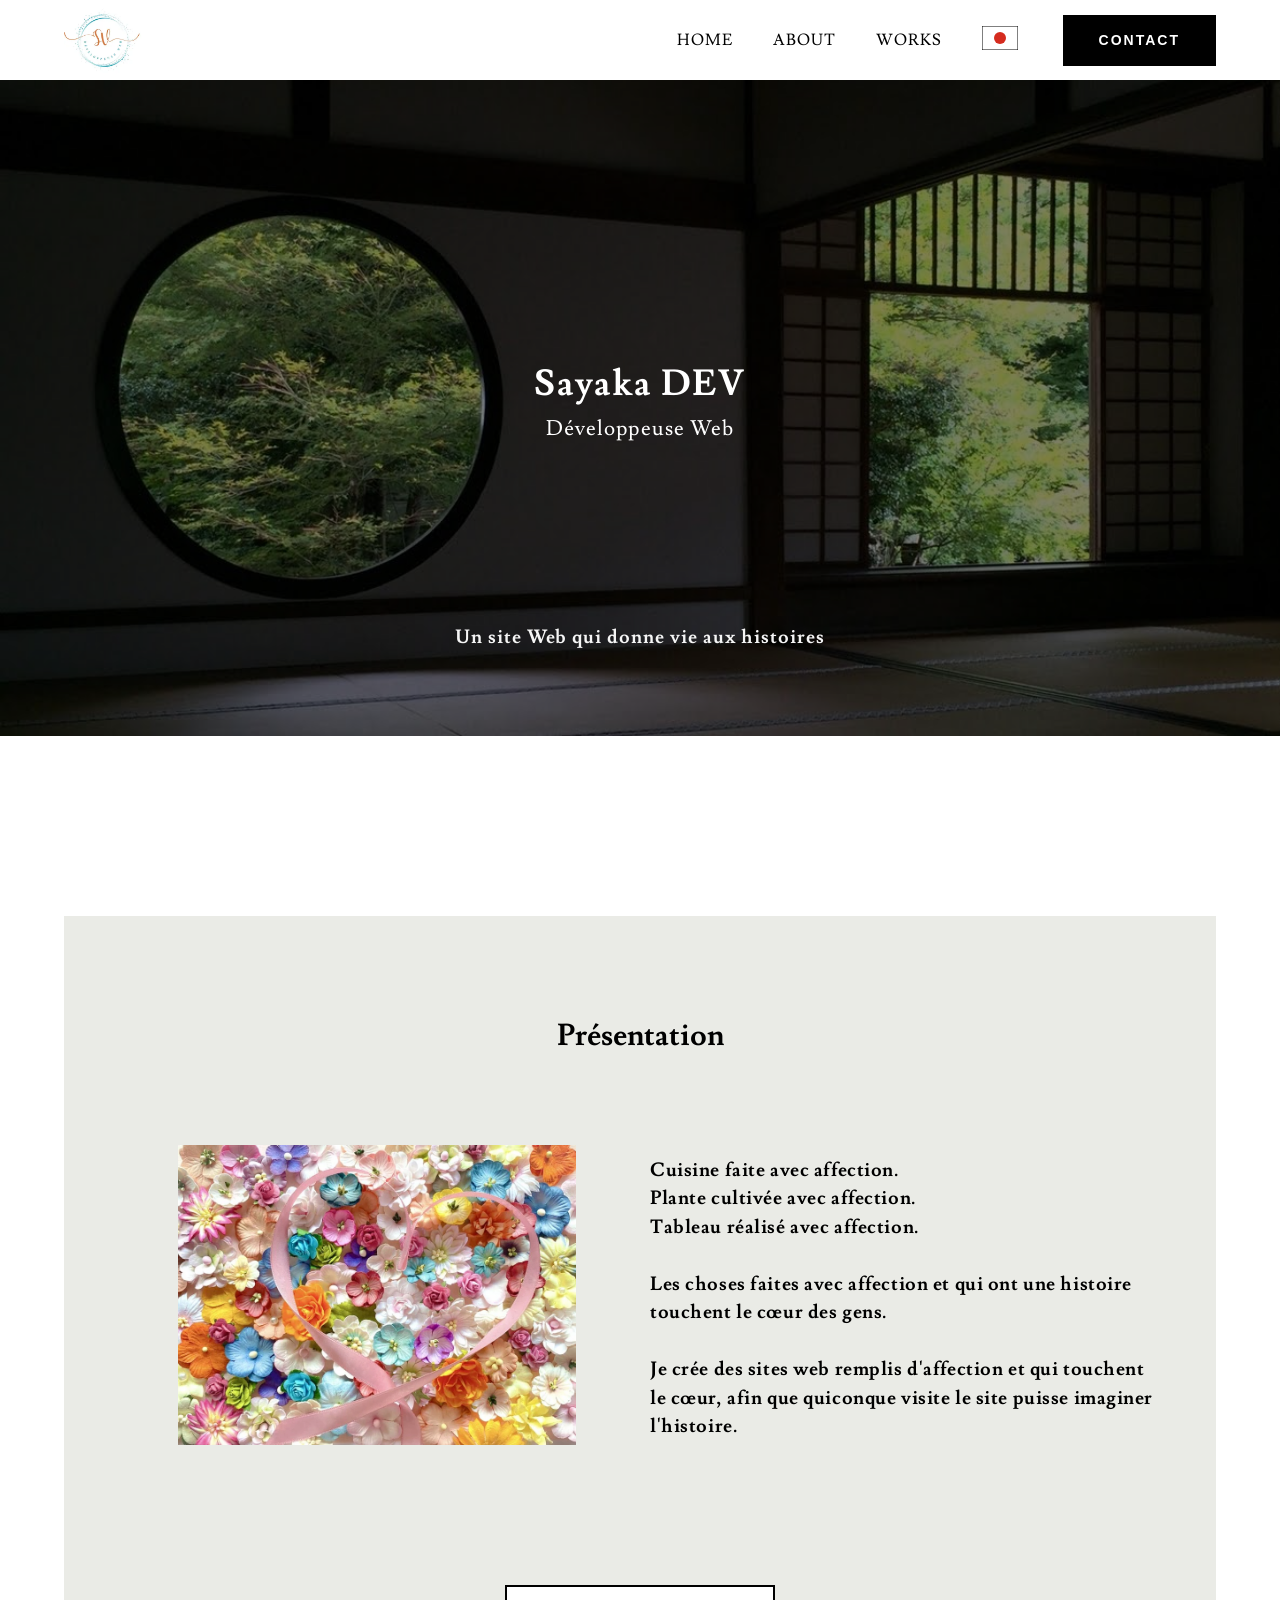
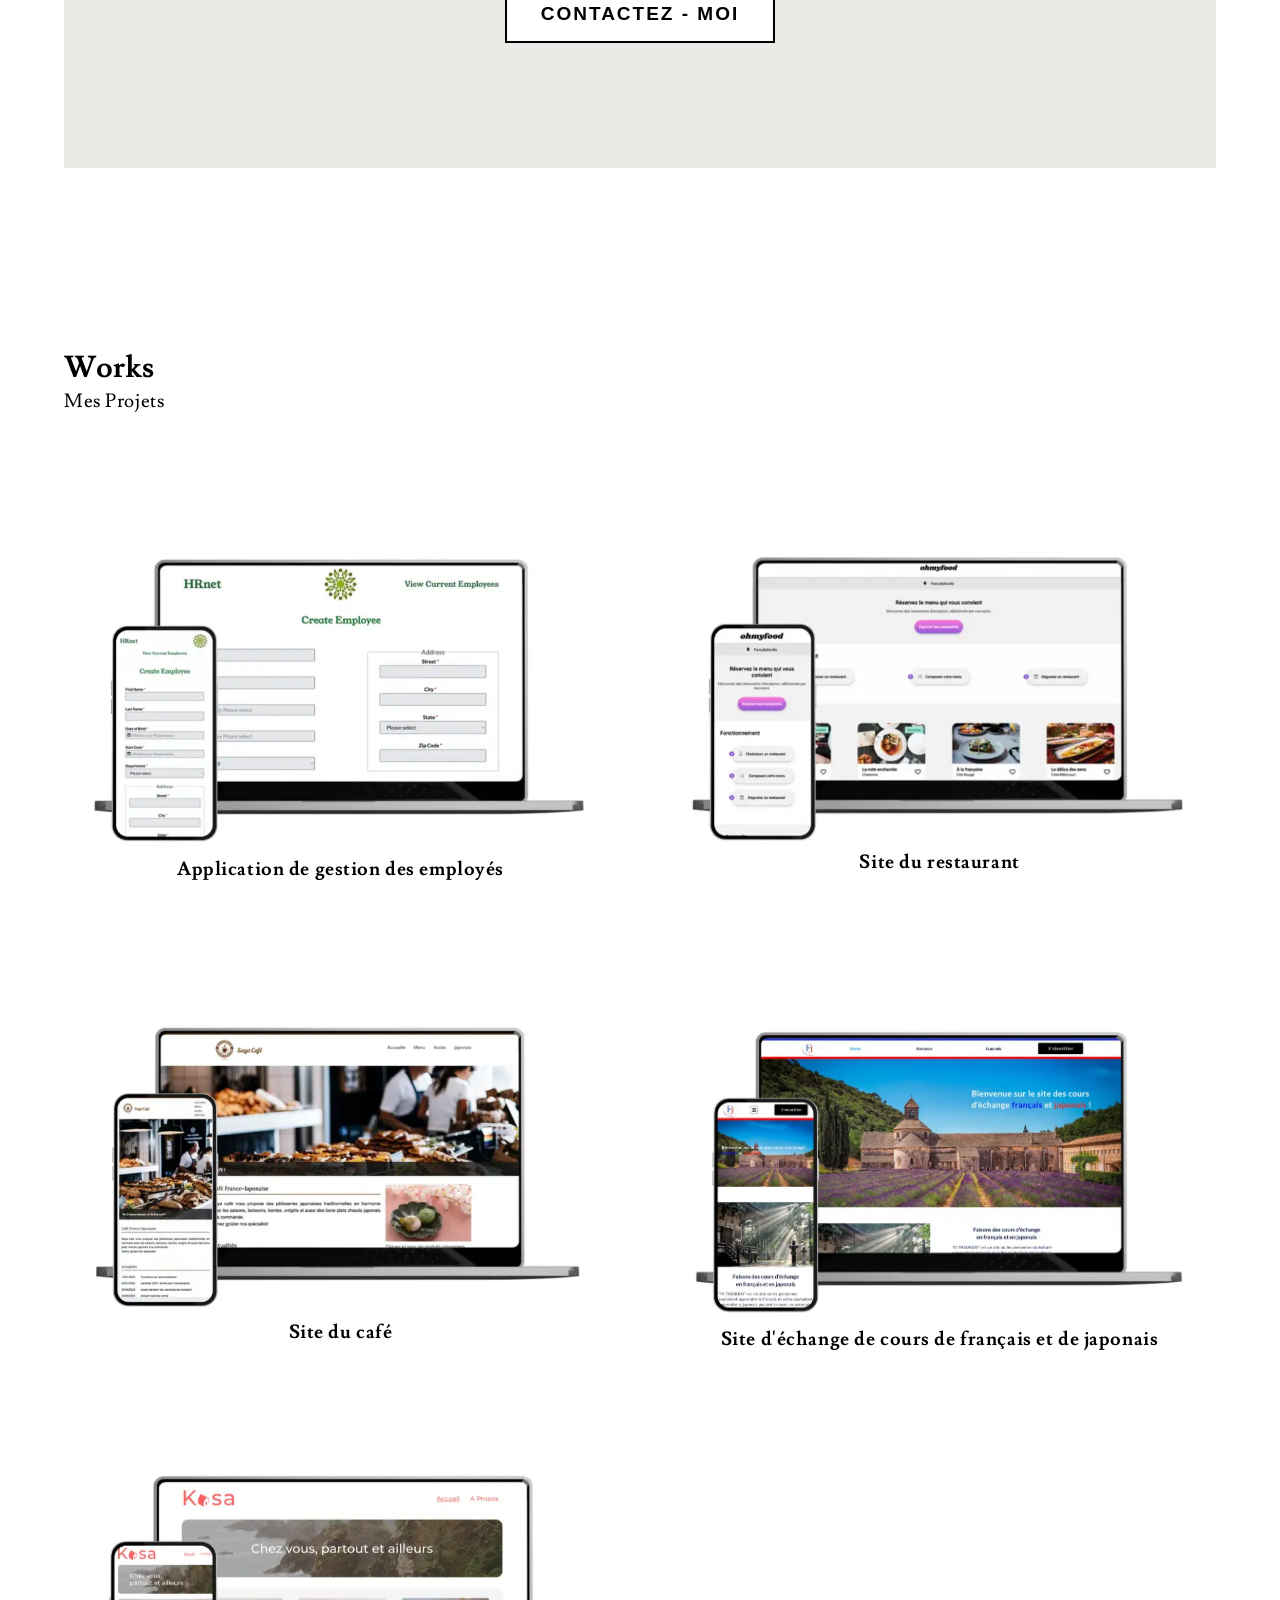
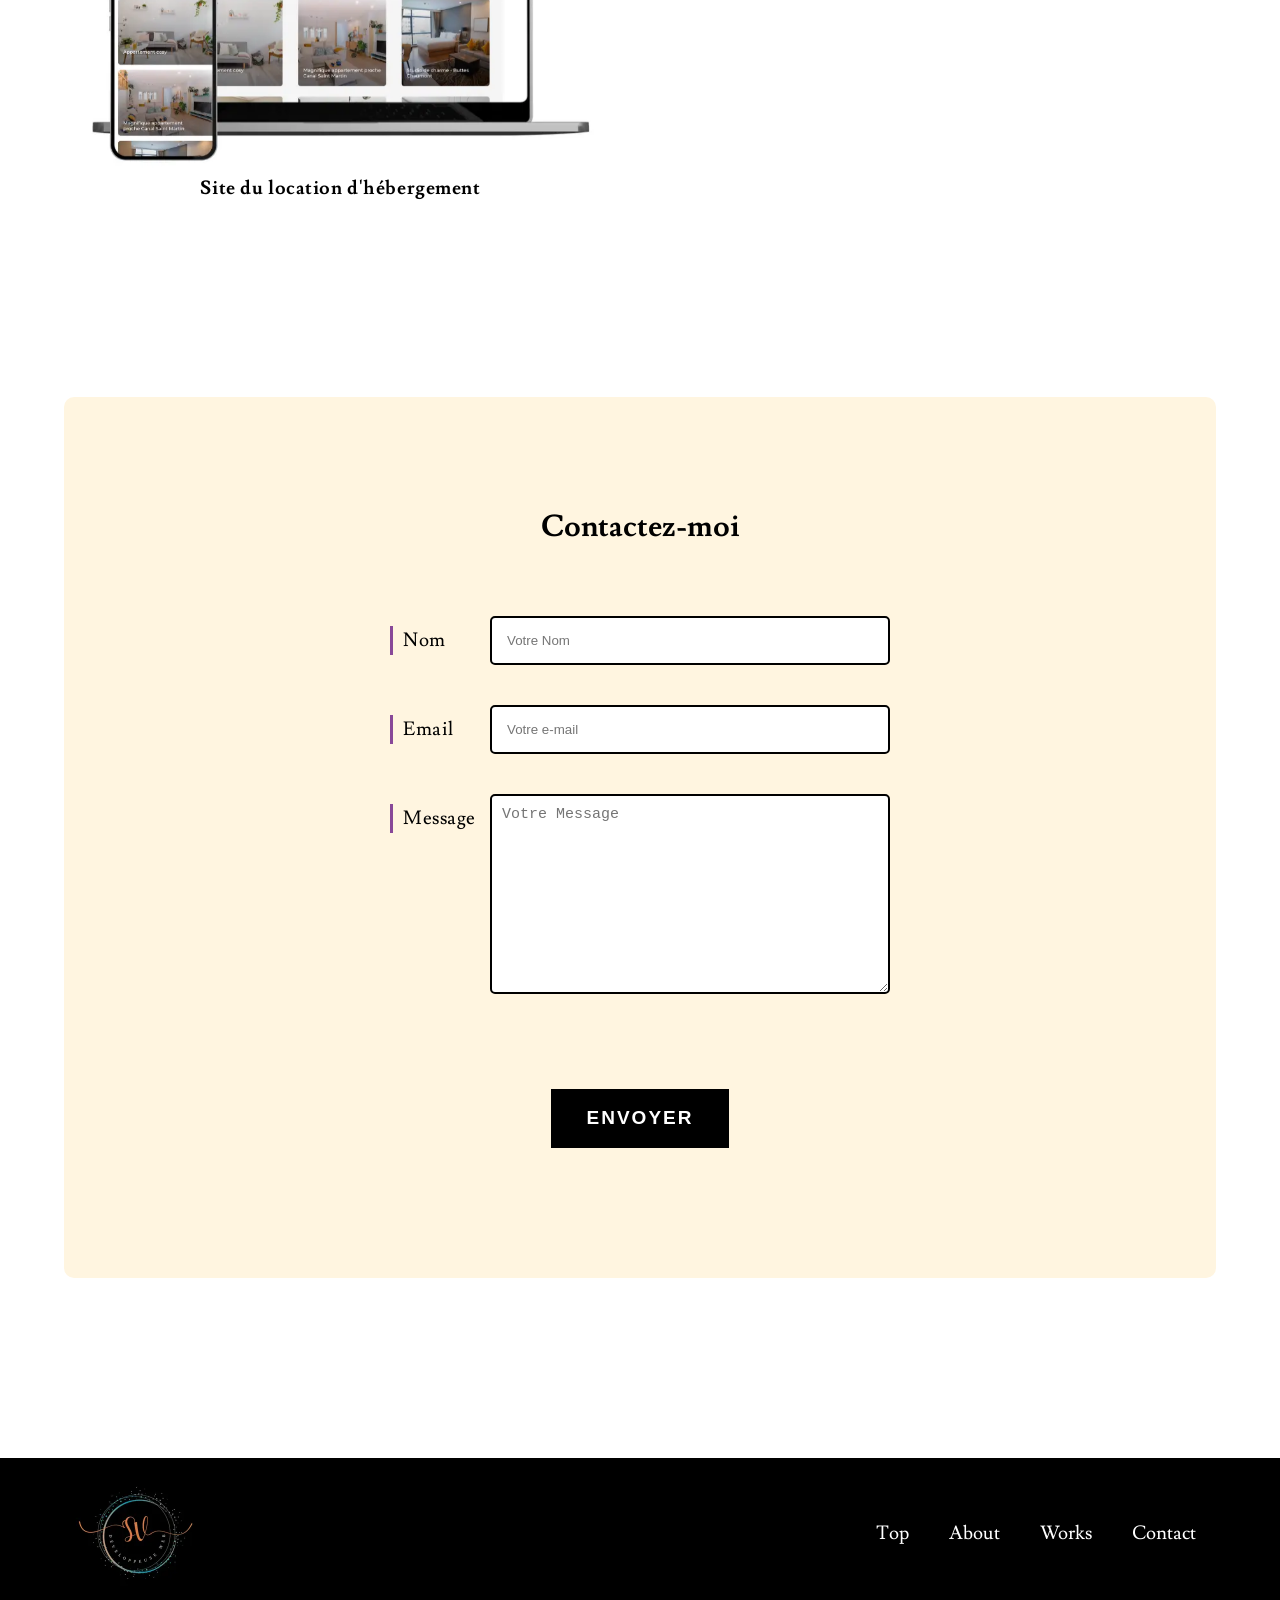
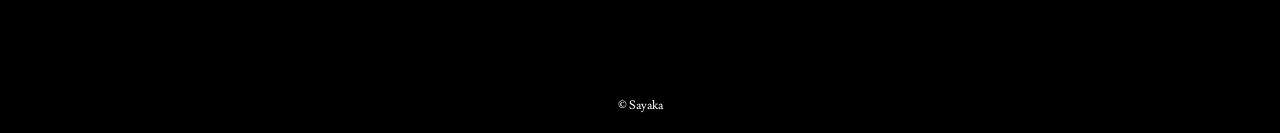
==== index.html @ 15b3dcc2 "Initial commit" ====
<!doctype html>
<html lang="fr">
  <head>
    <meta charset="UTF-8" />
    <meta name="viewport" content="width=device-width, initial-scale=1.0" />
    <title>Portfolio de Sayaka</title>
    <meta
      name="description"
      content="Bienvenue sur le site portfolio de Sayaka. Découvrez mes projets, mes compétences et mon parcours."
    />
    <link rel="preconnect" href="https://fonts.googleapis.com" />
    <link rel="preconnect" href="https://fonts.gstatic.com" crossorigin />
    <link rel="icon" href="img/icon.svg" type="image/svg+xml" />
    <link
      href="https://fonts.googleapis.com/css2?family=Lusitana:wght@400;700&family=Noto+Sans+JP:wght@500&display=swap"
      rel="stylesheet"
    />

    <link rel="stylesheet" href="./styles/style.css" />
  </head>

  <body>
    <div class="loader">
      <div class="loader__bloc">
        <div></div>
        <div></div>
        <div></div>
        <div></div>
        <div></div>
        <div></div>
      </div>
    </div>
    <div id="globalContainer">
      <div id="container">
        <div class="menuMobile__cover"></div>

        <header class="header">
          <div class="header__inner">
            <img
              src="img/logoH.webp"
              alt="SV,développeuse web"
              class="header__logo"
            />

            <nav class="header__nav">
              <ul class="header__ul">
                <li><a class="header__li" href="index.html">Home</a></li>
                <li><a class="header__li" href="#about">About </a></li>
                <li><a class="header__li" href="#works">Works</a></li>
                <li>
                  <a
                    class="header__li"
                    href="jp.html?lang=jp"
                    aria-label="Passer à la version japonaise"
                  >
                    <svg
                      xmlns="http://www.w3.org/2000/svg"
                      viewBox="0 0 36 24"
                      width="36"
                      height="24"
                      role="img"
                    >
                      <title>Drapeau japonais</title>
                      <rect
                        fill="#ffffff"
                        width="36"
                        height="24"
                        stroke="#000000"
                        stroke-width="1"
                      />
                      <circle fill="#d52b1e" cx="18" cy="12" r="6" />
                    </svg>
                  </a>
                </li>
              </ul>
              <div class="header__btn">
                <a class="header__a btn reverse-slid-bg" href="#contact"
                  >Contact</a
                >
              </div>
            </nav>

            <button class="menuMobile__btn" aria-label="Ouvrir/fermer le menu">
              <span></span>
              <span></span>
              <span></span>
            </button>
          </div>
        </header>
        <main class="main">
          <div class="main__img">
            <img
              src="img/mado1.jpg"
              alt="Fenêtre du temple de Kyoto"
              class="main__burner"
            />
            <div class="main__text">
              <p class="textAnimationName"></p>
              <p class="textAnimation"></p>
            </div>
            <h1 class="main__p font-sm">
              Un site Web qui donne vie aux histoires
            </h1>
          </div>
          <div class="main__box">
            <section class="about" id="about">
              <div class="about__inner">
                <h2 class="about__title tween-animate animate-title main-title">
                  Présentation
                </h2>
                <div class="about__box">
                  <div class="about__img">
                    <img
                      src="img/love.webp"
                      alt="
										Un ruban coeur est affiché sur un fond avec de nombreuses fleurs."
                    />
                  </div>
                  <div class="about__text">
                    <p class="about__p">
                      Cuisine faite avec affection.<br />
                      Plante cultivée avec affection. <br />Tableau réalisé avec
                      affection.<br /><br />

                      Les choses faites avec affection et qui ont une histoire
                      touchent le cœur des gens.<br /><br />

                      Je crée des sites web remplis d'affection et qui touchent
                      le cœur, afin que quiconque visite le site puisse imaginer
                      l'histoire.
                    </p>
                  </div>
                </div>
                <div class="about__btn">
                  <a class="about__a btn slid-bg" href="#contact"
                    >CONTACTEZ - MOI</a
                  >
                </div>
              </div>
            </section>

            <section class="works" id="works">
              <div>
                <h2 class="main-title tween-animate animate-title">Works</h2>
                <p class="sub-title mb-sm tween-animate animate-title">
                  Mes Projets
                </p>
              </div>

              <ul class="flex" id="works-container"></ul>
            </section>
            <section id="contact" class="contact">
              <h2 class="contact__title main-title tween-animate animate-title">
                Contactez-moi
              </h2>
              <form
                action="https://api.staticforms.xyz/submit"
                method="post"
                class="contact__form"
              >
                <input
                  type="hidden"
                  name="accessKey"
                  value="202e9109-b303-4a3c-bfcb-952215c913b5"
                />
                <div class="contact__item">
                  <label for="name" class="contact__label sub-title">Nom</label>
                  <input
                    type="text"
                    id="name"
                    name="name"
                    class="contact__inputs"
                    placeholder="Votre Nom"
                    required
                  />
                </div>
                <div class="contact__item">
                  <label for="email" class="contact__label sub-title"
                    >Email</label
                  >
                  <input
                    type="email"
                    id="email"
                    name="email"
                    class="contact__inputs"
                    placeholder="Votre e-mail"
                    required
                  />
                </div>
                <div class="contact__item">
                  <label for="message" class="contact__label sub-title"
                    >Message</label
                  >
                  <textarea
                    id="message"
                    name="message"
                    class="contact__inputs"
                    placeholder="Votre Message"
                    required
                  ></textarea>
                </div>
                <input
                  type="hidden"
                  name="redirectTo"
                  value="https://sfv2010.github.io/portfolio/confirmation"
                />
                <div class="contact__btn">
                  <button type="submit" class="btn reverse-slid-bg">
                    Envoyer
                  </button>
                </div>
              </form>
            </section>
          </div>
        </main>
        <footer class="footer">
          <div class="footer__container">
            <img src="img/logoF.webp" alt="SV,développeuse web" class="logo" />
            <nav class="footer__nav">
              <ul class="footer__ul">
                <li><a class="footer__li" href="#globalContainer">Top</a></li>
                <li><a class="footer__li" href="#about">About </a></li>
                <li><a class="footer__li" href="#works">Works</a></li>
                <li><a class="footer__li" href="#contact">Contact</a></li>
              </ul>
            </nav>
          </div>
          <div class="footer__copylight">&copy; Sayaka</div>
        </footer>
      </div>
      <nav class="menuMobile">
        <ul class="menuMobile__main">
          <li class="menuMobile__item">
            <a href="#" class="menuMobile__link">
              <span class="menu-title">Home</span>
            </a>
          </li>
          <li class="menuMobile__item">
            <a href="#about" class="menuMobile__link">
              <span class="menu-title">About</span>
            </a>
          </li>
          <li class="menuMobile__item">
            <a href="#works" class="menuMobile__link">
              <span class="menu-title">Works</span>
            </a>
          </li>
          <li class="menuMobile__item">
            <a href="jp.html?lang=jp" class="menuMobile__link">
              <span class="menu-title">日本語</span>
            </a>
          </li>
          <li class="menuMobile__item">
            <a href="#contact" class="menuMobile__link">
              <span class="menu-title">Contact</span>
            </a>
          </li>
        </ul>
      </nav>
    </div>

    <script src="scripts/mobile.js"></script>
    <script src="scripts/scroll.js"></script>
    <script src="scripts/slider.js"></script>
    <script src="scripts/textAnimation.js"></script>
    <script src="scripts/textTerminal.js"></script>
    <script src="scripts/works.js"></script>
    <script src="./main.js"></script>
  </body>
</html>
---- styles/style.css ----
@charset "UTF-8";
*,
*:before,
*:after {
  box-sizing: border-box;
}

* {
  margin: 0;
  padding: 0;
}

html {
  font-size: 100%;
}

a {
  text-decoration: none;
  color: black;
}

img {
  width: 100%;
  -o-object-fit: cover;
     object-fit: cover;
}

li {
  list-style: none;
}

body {
  font-family: "Lusitana", "Times New Roman", "Noto Sans JP", sans-serif;
}

.font-sm, .footer__li {
  font-size: 13px;
}
@media screen and (min-width: 480px) {
  .font-sm, .footer__li {
    font-size: 14px;
  }
}
@media screen and (min-width: 600px) {
  .font-sm, .footer__li {
    font-size: 15px;
  }
}
@media screen and (min-width: 960px) {
  .font-sm, .footer__li {
    font-size: 19px;
  }
}

.font-md, .about__p, .works__title, .btn, .sub-title {
  font-size: 14px;
}
@media screen and (min-width: 480px) {
  .font-md, .about__p, .works__title, .btn, .sub-title {
    font-size: 16px;
  }
}
@media screen and (min-width: 600px) {
  .font-md, .about__p, .works__title, .btn, .sub-title {
    font-size: 17px;
  }
}
@media screen and (min-width: 960px) {
  .font-md, .about__p, .works__title, .btn, .sub-title {
    font-size: 19px;
  }
}
.font-md, .about__p, .works__title, .btn, .sub-title {
  letter-spacing: 0.03em;
  line-height: 1.5;
}

.font-lr, .menu-title {
  font-size: 17px;
}
@media screen and (min-width: 600px) {
  .font-lr, .menu-title {
    font-size: 23px;
  }
}

.font-lg, .main-title, .confirmation__text {
  font-size: 25px;
}
@media screen and (min-width: 960px) {
  .font-lg, .main-title, .confirmation__text {
    font-size: 30px;
  }
}

.main-title, .confirmation__text {
  font-weight: 600;
  display: block;
}

.sub-title {
  font-weight: 400;
  display: block;
}

.menu-title {
  font-weight: 600;
  display: block;
}

.content-width, .main__box, .confirmation__box, .header__inner, .footer__container {
  width: 90%;
  margin: 0 auto;
  max-width: 1200px;
}

.flex, .contact__form, .contact__item, .footer__container, .footer__nav, .footer__ul {
  display: flex;
  flex-direction: column;
}
@media screen and (min-width: 600px) {
  .flex, .contact__form, .contact__item, .footer__container, .footer__nav, .footer__ul {
    flex-direction: row;
    flex-wrap: wrap;
    justify-content: space-between;
  }
}

.mb-sm, .about__title, .about__img, .footer__container {
  margin-bottom: 30px;
}
@media screen and (min-width: 600px) {
  .mb-sm, .about__title, .about__img, .footer__container {
    margin-bottom: 50px;
  }
}
@media screen and (min-width: 960px) {
  .mb-sm, .about__title, .about__img, .footer__container {
    margin-bottom: 90px;
  }
}

.mb-md, .works__item {
  margin-bottom: 50px;
}
@media screen and (min-width: 600px) {
  .mb-md, .works__item {
    margin-bottom: 70px;
  }
}
@media screen and (min-width: 960px) {
  .mb-md, .works__item {
    margin-bottom: 90px;
  }
}

.mb-lg, .main__img, .about, .contact {
  margin-bottom: 80px;
}
@media screen and (min-width: 960px) {
  .mb-lg, .main__img, .about, .contact {
    margin-bottom: 180px;
  }
}

.pb-sm {
  padding-bottom: 16px;
}

.pb-lg, .works {
  padding-bottom: 40px;
}
@media screen and (min-width: 960px) {
  .pb-lg, .works {
    padding-bottom: 100px;
  }
}

.footer {
  padding-bottom: 20px;
  color: white;
  background-color: black;
}
.footer__container {
  align-items: center;
  justify-content: space-between;
  color: white;
}
.footer__nav {
  justify-content: space-between;
  align-items: center;
  text-align: center;
}
.footer__ul {
  flex-direction: row;
  justify-content: space-around;
}
.footer__li {
  display: inline-block;
  padding: 8px;
  color: white;
  padding: 10px;
  margin: 5px;
}
@media screen and (min-width: 600px) {
  .footer__li {
    margin: 10px;
  }
}
.footer__li {
  transition: all 0.3s;
}
.footer__li:hover {
  transform: scale(1.2);
}
.footer__copylight {
  font-size: 12px;
  margin-top: 40px;
}

.logo {
  width: 100px;
  height: auto;
}
@media screen and (min-width: 600px) {
  .logo {
    width: 150px;
  }
}

.header {
  display: flex;
  align-items: center;
  background-color: white;
  height: 80px;
  width: 100%;
  text-transform: uppercase;
  letter-spacing: 1px;
}
.header__inner {
  display: flex;
  justify-content: space-between;
  align-items: center;
  height: 100%;
}
.header__logo {
  width: 80px;
  height: auto;
}
.header__nav {
  display: none;
}
@media screen and (min-width: 960px) {
  .header__nav {
    display: flex;
    justify-content: space-between;
  }
}
.header__nav {
  height: 100%;
}
.header__ul {
  display: flex;
  align-items: center;
}
.header__li {
  position: relative;
  margin: 10px;
  padding: 10px;
  transition: all 0.3s;
}
.header__li::after {
  position: absolute;
  left: 0;
  content: "";
  width: 100%;
  height: 2px;
  background: #000000;
  bottom: -1px;
  transform: scale(0, 1);
  transform-origin: center top; /*変形（アンダーラインの伸長）の原点がaタグ（各メニュー）の右端*/
  transition: transform 0.3s; /*変形の時間*/
}
.header__li:hover {
  color: #884898;
}
.header__li:hover::after {
  transform: scale(1, 1); /*ホバー後、x軸方向に1（相対値）伸長*/
}
.header__btn {
  margin-left: 25px;
  display: flex;
  align-items: center;
}
.header__a {
  font-size: 14px;
  display: inline-block;
  font-family: Arial, Helvetica, sans-serif;
  border: 1px solid black;
  margin: 0 !important;
}

.header__menuOpen #container {
  transform: translate(-200px, 60px);
  box-shadow: 0 8px 40px -10px rgba(0, 0, 0, 0.8);
}
.header__menuOpen .menuMobile__cover {
  opacity: 1;
  visibility: visible;
}
.header__menuOpen .menuMobile__item {
  transform: none;
  opacity: 1;
}
.header__menuOpen .menuMobile__item:nth-child(1) {
  transition-delay: 0.07s;
}
.header__menuOpen .menuMobile__item:nth-child(2) {
  transition-delay: 0.14s;
}
.header__menuOpen .menuMobile__item:nth-child(3) {
  transition-delay: 0.21s;
}
.header__menuOpen .menuMobile__item:nth-child(4) {
  transition-delay: 0.28s;
}
.header__menuOpen .menuMobile__item:nth-child(5) {
  transition-delay: 0.35s;
}
.header__menuOpen .menuMobile__btn > span:nth-child(1) {
  transform: translateY(12px) rotate(135deg);
}
.header__menuOpen .menuMobile__btn > span:nth-child(2) {
  visibility: hidden;
}
.header__menuOpen .menuMobile__btn > span:nth-child(3) {
  transform: translateY(-12px) rotate(-135deg);
}

.menuMobile {
  position: fixed;
  right: 70px;
  top: 60px;
}
.menuMobile__cover {
  position: absolute;
  top: 0;
  left: 0;
  width: 100%;
  background-color: rgba(0, 0, 0, 0.3);
  opacity: 0;
  visibility: hidden;
  transition: opacity 1s;
}
.menuMobile__main {
  perspective: 2000px;
  transform-style: preserve-3d;
}
.menuMobile__item {
  display: block;
  transform: translate3d(0, 0, -1000px);
  padding: 0 40px;
  transition: transform 0.3s, opacity 0.2s;
  opacity: 0;
  position: relative;
  padding: 5px;
}
.menuMobile__item::after {
  position: absolute;
  left: 0;
  content: "";
  width: 100%;
  height: 2px;
  background: #000000;
  bottom: -1px;
  transform: scale(0, 1);
  transform-origin: center top; /*変形（アンダーラインの伸長）の原点がaタグ（各メニュー）の右端*/
  transition: transform 0.3s; /*変形の時間*/
}
.menuMobile__item:hover::after {
  transform: scale(1, 1); /*ホバー後、x軸方向に1（相対値）伸長*/
}
.menuMobile__link {
  display: block;
  margin-top: 30px;
  color: black;
}
@media screen and (min-width: 960px) {
  .menuMobile__btn {
    display: none;
  }
}
.menuMobile__btn {
  background-color: transparent;
  border: none;
  cursor: pointer;
  margin-right: 20px;
}
.menuMobile__btn > span {
  background-color: black;
  width: 35px;
  height: 3px;
  display: block;
  margin-bottom: 9px;
  transition: transform 0.5s;
}
.menuMobile__btn > span:last-child {
  margin-bottom: 0px;
}

.loader {
  position: fixed;
  width: 100%;
  height: 100%;
  top: 0;
  left: 0;
  right: 0;
  bottom: 0;
  z-index: 100;
  background: #fff;
  display: flex;
  justify-content: center;
  flex-wrap: wrap;
  align-items: center;
  animation-name: loaderBack;
  animation-duration: 3s;
  animation-timing-function: ease;
  animation-delay: 0s;
  animation-iteration-count: 1;
  animation-direction: normal;
  animation-fill-mode: forwards;
  opacity: 0;
}
.loader__bloc {
  margin: auto;
  width: 60px;
  height: 60px;
  text-align: center;
  letter-spacing: -2px;
}
.loader__bloc > div {
  width: 6px;
  height: 50px;
  display: inline-block;
  animation-name: loader;
  animation-duration: 3s;
  animation-timing-function: ease-in-out;
  animation-delay: 0s;
  animation-iteration-count: 2;
  animation-direction: normal;
  animation-fill-mode: forwards;
}
.loader__bloc > div:nth-child(1) {
  animation-delay: -2.9s;
}
.loader__bloc > div:nth-child(2) {
  animation-delay: -2.7s;
}
.loader__bloc > div:nth-child(3) {
  animation-delay: -2.5s;
}
.loader__bloc > div:nth-child(4) {
  animation-delay: -2.3s;
}
.loader__bloc > div:nth-child(5) {
  animation-delay: -2.1s;
}
.loader__bloc > div:nth-child(6) {
  animation-delay: -1.9s;
}
.loader__bloc > div:nth-child(-n+2) {
  background-color: #884898;
}
.loader__bloc > div:nth-child(n+3) {
  background-color: #a2aad4;
}
.loader__bloc > div:nth-child(n+5) {
  background-color: #be9fb2;
}

.coverSlide {
  position: relative;
}
.coverSlide::after {
  content: "";
  position: absolute;
  z-index: 2;
  top: 0;
  left: 0;
  right: 0;
  bottom: 0;
  background-color: rgba(0, 61, 125, 0.1);
  opacity: 0;
}
.coverSlide.inview::after {
  opacity: 1;
  animation-name: coverSlide;
  animation-duration: 1.6s;
  animation-timing-function: ease;
  animation-delay: 0s;
  animation-iteration-count: 1;
  animation-direction: normal;
  animation-fill-mode: both;
}

.imgZoom {
  opacity: 0;
}
.inview .imgZoom {
  opacity: 1;
  transition: transform 0.3s ease;
  animation-name: imgShow;
  animation-duration: 1.6s;
  animation-timing-function: ease;
  animation-delay: 0s;
  animation-iteration-count: 1;
  animation-direction: normal;
  animation-fill-mode: none;
}
.inview .imgZoom:hover {
  transform: scale(1.05);
}

img {
  max-width: 100%;
  vertical-align: bottom;
}

.hoverDarken::before {
  content: "";
  position: absolute;
  top: 0;
  left: 0;
  width: 100%;
  height: 100%;
  z-index: 3;
  transition: background-color 0.3s ease;
  pointer-events: none;
  border-radius: 1%;
}
.hoverDarken:hover::before {
  background-color: rgba(255, 255, 255, 0.3);
}

.animate-title,
.tween-animate {
  opacity: 0;
}
.animate-title.inview,
.tween-animate.inview {
  opacity: 1;
}
.animate-title.inview .char,
.tween-animate.inview .char {
  display: inline-block;
}
.animate-title .char,
.tween-animate .char {
  opacity: 0;
}

.animate-title.inview .char {
  display: inline-block;
  animation-name: animate-chars;
  animation-duration: 0.5s;
  animation-timing-function: cubic-bezier(0.39, 1.57, 0.58, 1);
  animation-delay: 0s;
  animation-iteration-count: 1;
  animation-direction: normal;
  animation-fill-mode: both;
}
.animate-title.inview .char:nth-child(1) {
  animation-delay: 0.04s;
}
.animate-title.inview .char:nth-child(2) {
  animation-delay: 0.08s;
}
.animate-title.inview .char:nth-child(3) {
  animation-delay: 0.12s;
}
.animate-title.inview .char:nth-child(4) {
  animation-delay: 0.16s;
}
.animate-title.inview .char:nth-child(5) {
  animation-delay: 0.2s;
}
.animate-title.inview .char:nth-child(6) {
  animation-delay: 0.24s;
}
.animate-title.inview .char:nth-child(7) {
  animation-delay: 0.28s;
}
.animate-title.inview .char:nth-child(8) {
  animation-delay: 0.32s;
}
.animate-title.inview .char:nth-child(9) {
  animation-delay: 0.36s;
}
.animate-title.inview .char:nth-child(10) {
  animation-delay: 0.4s;
}
.animate-title.inview .char:nth-child(11) {
  animation-delay: 0.44s;
}
.animate-title.inview .char:nth-child(12) {
  animation-delay: 0.48s;
}
.animate-title.inview .char:nth-child(13) {
  animation-delay: 0.52s;
}
.animate-title.inview .char:nth-child(14) {
  animation-delay: 0.56s;
}
.animate-title.inview .char:nth-child(15) {
  animation-delay: 0.6s;
}
.animate-title.inview .char:nth-child(16) {
  animation-delay: 0.64s;
}
.animate-title.inview .char:nth-child(17) {
  animation-delay: 0.68s;
}
.animate-title.inview .char:nth-child(18) {
  animation-delay: 0.72s;
}
.animate-title.inview .char:nth-child(19) {
  animation-delay: 0.76s;
}
.animate-title.inview .char:nth-child(20) {
  animation-delay: 0.8s;
}
.animate-title.inview .char:nth-child(21) {
  animation-delay: 0.84s;
}
.animate-title.inview .char:nth-child(22) {
  animation-delay: 0.88s;
}
.animate-title.inview .char:nth-child(23) {
  animation-delay: 0.92s;
}
.animate-title.inview .char:nth-child(24) {
  animation-delay: 0.96s;
}
.animate-title.inview .char:nth-child(25) {
  animation-delay: 1s;
}
.animate-title.inview .char:nth-child(26) {
  animation-delay: 1.04s;
}
.animate-title.inview .char:nth-child(27) {
  animation-delay: 1.08s;
}
.animate-title.inview .char:nth-child(28) {
  animation-delay: 1.12s;
}
.animate-title.inview .char:nth-child(29) {
  animation-delay: 1.16s;
}
.animate-title.inview .char:nth-child(30) {
  animation-delay: 1.2s;
}
.animate-title.inview .char:nth-child(31) {
  animation-delay: 1.24s;
}
.animate-title.inview .char:nth-child(32) {
  animation-delay: 1.28s;
}
.animate-title.inview .char:nth-child(33) {
  animation-delay: 1.32s;
}
.animate-title.inview .char:nth-child(34) {
  animation-delay: 1.36s;
}
.animate-title.inview .char:nth-child(35) {
  animation-delay: 1.4s;
}
.animate-title.inview .char:nth-child(36) {
  animation-delay: 1.44s;
}
.animate-title.inview .char:nth-child(37) {
  animation-delay: 1.48s;
}
.animate-title.inview .char:nth-child(38) {
  animation-delay: 1.52s;
}
.animate-title.inview .char:nth-child(39) {
  animation-delay: 1.56s;
}
.animate-title.inview .char:nth-child(40) {
  animation-delay: 1.6s;
}
.animate-title.inview .char:nth-child(41) {
  animation-delay: 1.64s;
}
.animate-title.inview .char:nth-child(42) {
  animation-delay: 1.68s;
}
.animate-title.inview .char:nth-child(43) {
  animation-delay: 1.72s;
}
.animate-title.inview .char:nth-child(44) {
  animation-delay: 1.76s;
}
.animate-title.inview .char:nth-child(45) {
  animation-delay: 1.8s;
}
.animate-title.inview .char:nth-child(46) {
  animation-delay: 1.84s;
}
.animate-title.inview .char:nth-child(47) {
  animation-delay: 1.88s;
}
.animate-title.inview .char:nth-child(48) {
  animation-delay: 1.92s;
}
.animate-title.inview .char:nth-child(49) {
  animation-delay: 1.96s;
}
.animate-title.inview .char:nth-child(50) {
  animation-delay: 2s;
}

.btn {
  background-color: white;
  border: 2px solid black;
  color: black;
  margin: 50px 0;
  padding: 13px 34px;
  font-weight: 600;
  transition: all 0.3s;
  z-index: 1;
  letter-spacing: 2px;
  text-transform: uppercase;
  cursor: pointer;
}
.btn.slid-bg {
  position: relative;
  overflow: hidden;
}
.btn.slid-bg::before {
  content: "";
  display: inline-block;
  width: 100%;
  height: 100%;
  background-color: black;
  border: 2px solid black;
  position: absolute;
  top: 0;
  left: 0;
  transform: translateX(-100%);
  transition: transform 0.3s;
  z-index: -1;
}
.btn.slid-bg:hover {
  color: white;
}
.btn.slid-bg:hover::before {
  transform: none;
}
.btn.reverse-slid-bg {
  position: relative;
  overflow: hidden;
  background-color: black;
  color: white;
}
.btn.reverse-slid-bg::before {
  content: "";
  display: inline-block;
  width: 100%;
  height: 100%;
  background-color: white;
  position: absolute;
  top: 0;
  left: 0;
  transform: translateX(-100%);
  transition: transform 0.3s;
  z-index: -1;
}
.btn.reverse-slid-bg:hover {
  color: black;
  box-shadow: 5px 5px 10px 0 rgba(0, 0, 0, 0.5);
}
.btn.reverse-slid-bg:hover::before {
  transform: none;
}

.contact {
  background-color: #fff5e0;
  border-radius: 10px;
  padding: 50px 0 10px;
}
.contact__title {
  margin: 60px 0 30px;
}
.contact__p {
  margin-bottom: 80px;
  font-weight: 300;
}
.contact__form {
  flex-direction: column;
  align-items: center;
  margin: 70px auto;
}
@media screen and (min-width: 600px) {
  .contact__form {
    width: 460px;
  }
}
@media screen and (min-width: 960px) {
  .contact__form {
    width: 700px;
  }
}
.contact__item {
  flex-direction: column;
  margin-bottom: 40px;
}
@media screen and (min-width: 600px) {
  .contact__item {
    display: block;
  }
}
.contact__label {
  text-align: left;
  width: 100px;
  margin: 10px 0;
  border-left: 3px solid #884898;
  padding-left: 10px;
}
@media screen and (min-width: 600px) {
  .contact__label {
    float: left;
  }
}
.contact__inputs {
  border: 2px solid black;
  width: 280px;
  padding: 15px;
  border-radius: 5px;
}
@media screen and (min-width: 600px) {
  .contact__inputs {
    width: 400px;
  }
}
.contact textarea {
  border: 2px solid black;
  border-radius: 5px;
  padding: 10px;
  height: 150px;
  width: 280px;
  font-size: 15px;
}
@media screen and (min-width: 600px) {
  .contact textarea {
    height: 200px;
    width: 400px;
  }
}

.jp__label {
  font-size: 14px;
  margin-top: 10px;
}

.confirm {
  position: fixed;
  top: 0;
  left: 0;
  width: 100%;
  height: 100%;
  background: rgba(0, 0, 0, 0.5);
  z-index: 5; /* モーダルより一つ低い値 */
  margin-bottom: 0;
  text-align: center;
}
.confirm__main {
  height: 450px;
}
.confirm__li {
  color: gray;
}

.confirmation {
  width: 90%;
  border-top: 2px solid black;
  position: fixed;
  top: 50%;
  left: 50%;
  transform: translate(-50%, -50%);
  background: white;
  padding: 20px;
  box-shadow: 0 2px 10px rgba(0, 0, 0, 0.1);
  z-index: 10; /* 高い値で前面に表示 */
}
.confirmation__box {
  text-align: center;
  padding: 50px 0;
}
.confirmation__text {
  margin: 50px 2px;
  font-size: 22px;
}
@media screen and (min-width: 480px) {
  .confirmation__text {
    font-size: 30px;
  }
}
.confirmation__btn {
  box-shadow: 5px 5px 10px 0 rgba(62, 61, 61, 0.5);
  transition: 0.5s;
}
.confirmation__btn:hover {
  background-color: black;
  color: white;
}

#globalContainer {
  text-align: center;
}

#container {
  position: relative;
  height: 100vh;
  z-index: 2;
  transition: all 0.5s;
  transition: transform 0.5s;
}

.textAnimationName {
  font-weight: 700;
  font-size: 20px;
}
@media screen and (min-width: 480px) {
  .textAnimationName {
    font-size: 26px;
  }
}
.textAnimationName {
  letter-spacing: 0.05em;
}
@media screen and (min-width: 600px) {
  .textAnimationName {
    font-size: 30px;
  }
}
@media screen and (min-width: 960px) {
  .textAnimationName {
    font-size: 36px;
  }
}

.textAnimation {
  letter-spacing: 0.05em;
  font-size: 14px;
  margin: 4% 0 6%;
}
@media screen and (min-width: 480px) {
  .textAnimation {
    font-size: 17px;
  }
}
@media screen and (min-width: 600px) {
  .textAnimation {
    font-size: 19px;
  }
}
@media screen and (min-width: 960px) {
  .textAnimation {
    font-size: 21px;
  }
}

.p {
  font-size: 1.1rem;
  letter-spacing: 0.05em;
  line-height: 1.5;
}

.main__img {
  position: relative;
}
.main__img::before {
  content: "";
  position: absolute;
  top: 0;
  left: 0;
  width: 100%;
  height: 100%;
  z-index: 1;
  background-color: rgba(0, 0, 0, 0.5);
  pointer-events: none;
}
.main__text {
  position: absolute;
  top: 50%;
  left: 50%;
  transform: translate(-50%, -50%);
  z-index: 2;
  color: white;
}
.main__p {
  position: absolute;
  top: 85%;
  left: 50%;
  width: 90%;
  transform: translate(-50%, -50%);
  z-index: 2;
  color: whitesmoke;
  letter-spacing: 0.05em;
}
.main__burner {
  width: 100%;
  height: 30vh;
}
@media screen and (min-width: 480px) {
  .main__burner {
    height: auto;
  }
}

.about {
  padding-top: 0px;
  text-align: center;
}
.about__title {
  margin-top: 20px;
}
@media screen and (min-width: 960px) {
  .about__box {
    display: flex;
    justify-content: space-around;
  }
}
.about__inner {
  background-color: #eaebe6;
  padding: 15px;
}
@media screen and (min-width: 600px) {
  .about__inner {
    padding: 80px 50px 70px;
  }
}
.about__img {
  height: auto;
}
@media screen and (min-width: 480px) {
  .about__img {
    height: 300px;
  }
}
@media screen and (min-width: 960px) {
  .about__img {
    flex-basis: 50%;
  }
}
.about__img > img {
  -o-object-fit: contain;
     object-fit: contain;
  width: 100%;
  height: 100%;
}
.about__text {
  padding: 0% 10px;
}
@media screen and (min-width: 960px) {
  .about__text {
    margin-left: 20px;
    flex-basis: 50%;
  }
}
@media screen and (min-width: 1280px) {
  .about__text {
    margin-left: 0px;
  }
}
.about__p {
  font-weight: 700;
}
@media screen and (min-width: 960px) {
  .about__p {
    text-align: left;
    padding-top: 11px;
  }
}
.about__btn {
  margin-top: 0px;
}
.about__a {
  display: inline-block;
  font-family: Arial, Helvetica, sans-serif;
}

.works {
  padding-top: 0px;
  text-align: left;
}
@media screen and (min-width: 600px) {
  .works__item {
    flex-basis: 48%;
  }
}
.works__title {
  font-weight: 700;
  margin: 5px 0;
  text-align: center;
}

@keyframes loader {
  0%, 40%, 100% {
    transform: scaleY(0.4);
  }
  20% {
    transform: scaleY(1);
  }
}
@keyframes loaderBack {
  0% {
    opacity: 1;
  }
  50% {
    opacity: 0.9;
  }
  100% {
    opacity: 0;
    z-index: -1;
  }
}
@keyframes coverSlide {
  0% {
    transform-origin: left;
    transform: scaleX(0);
  }
  50% {
    transform-origin: left;
    transform: scaleX(1);
  }
  50.1% {
    transform-origin: right;
    transform: scaleX(1);
  }
  100% {
    transform-origin: right;
    transform: scaleX(0);
  }
}
@keyframes imgShow {
  0% {
    opacity: 0;
  }
  50% {
    opacity: 0;
  }
  50.1% {
    opacity: 1;
    transform: scale(1.5);
  }
  100% {
    opacity: 1;
  }
}
@keyframes animate-chars {
  0% {
    opacity: 0;
    transform: translateY(-50%);
  }
  100% {
    opacity: 1;
    transform: translateY(0);
  }
}/*# sourceMappingURL=style.css.map */
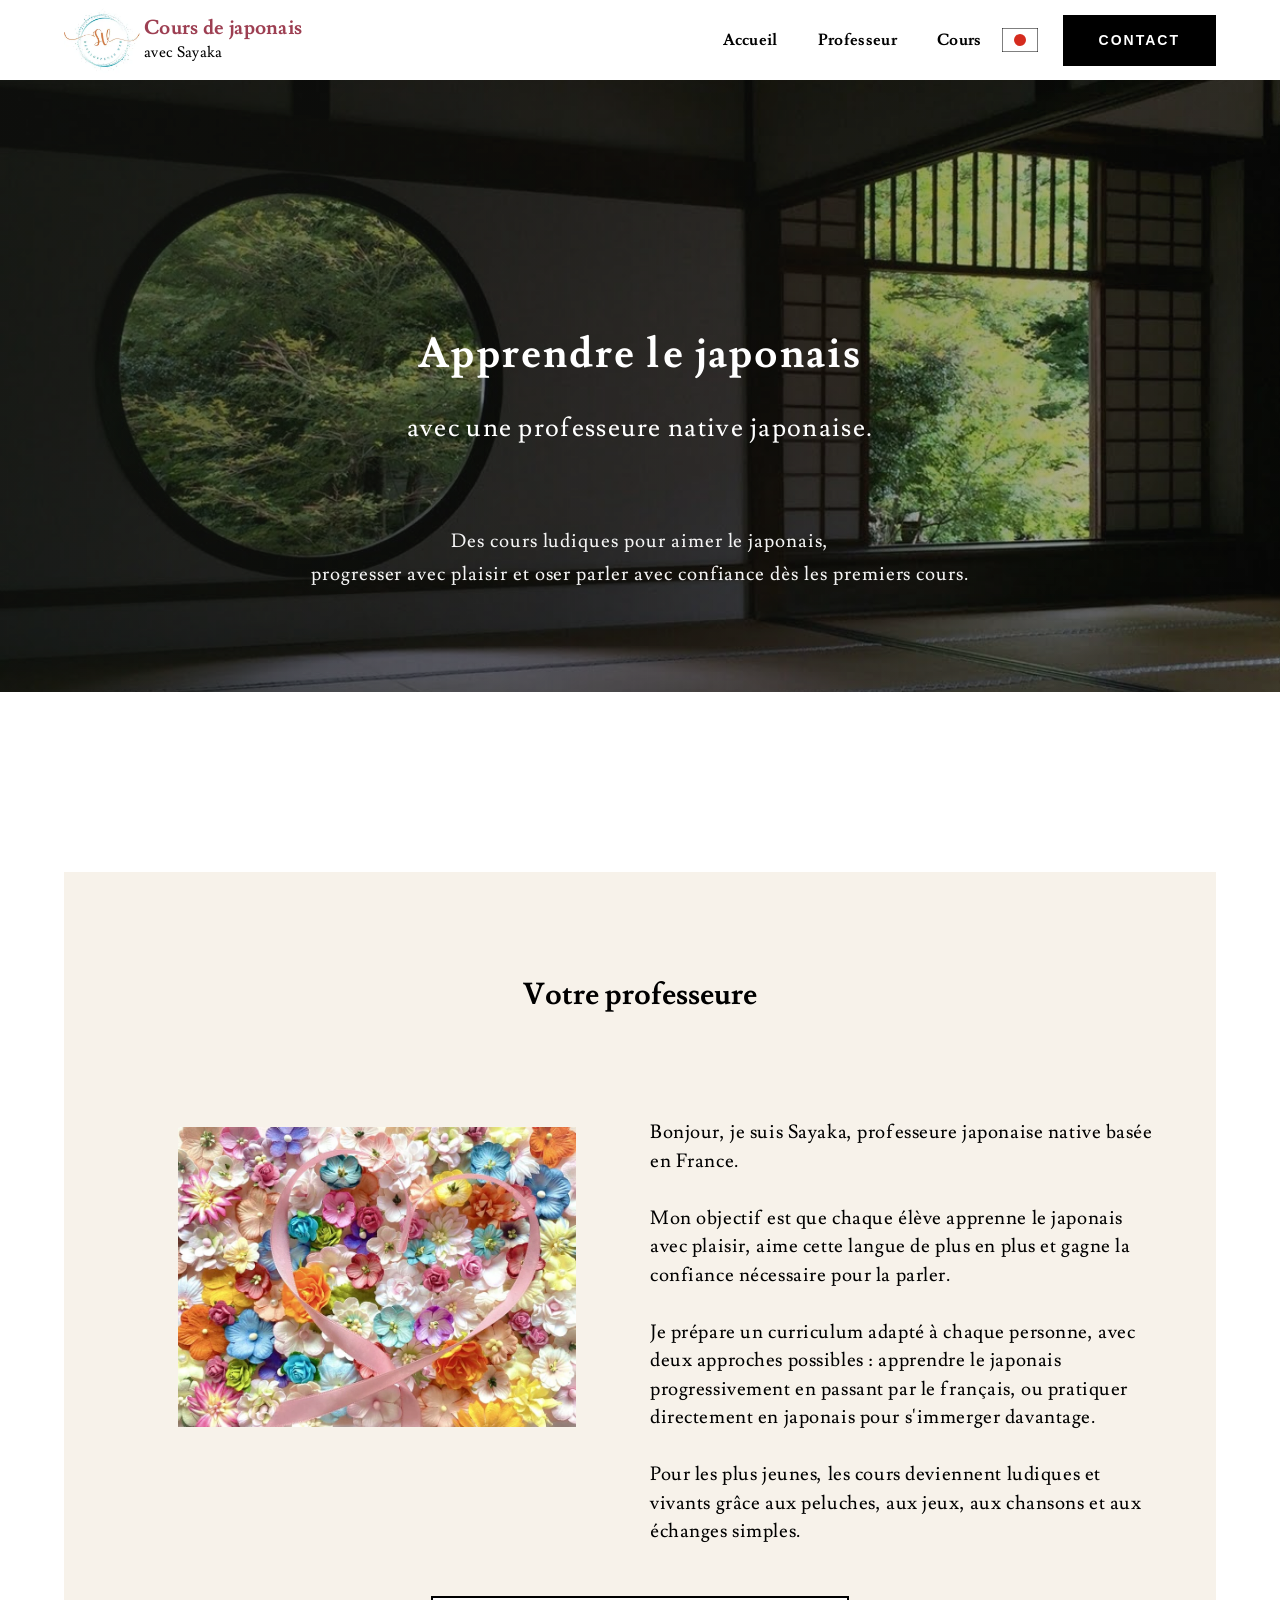
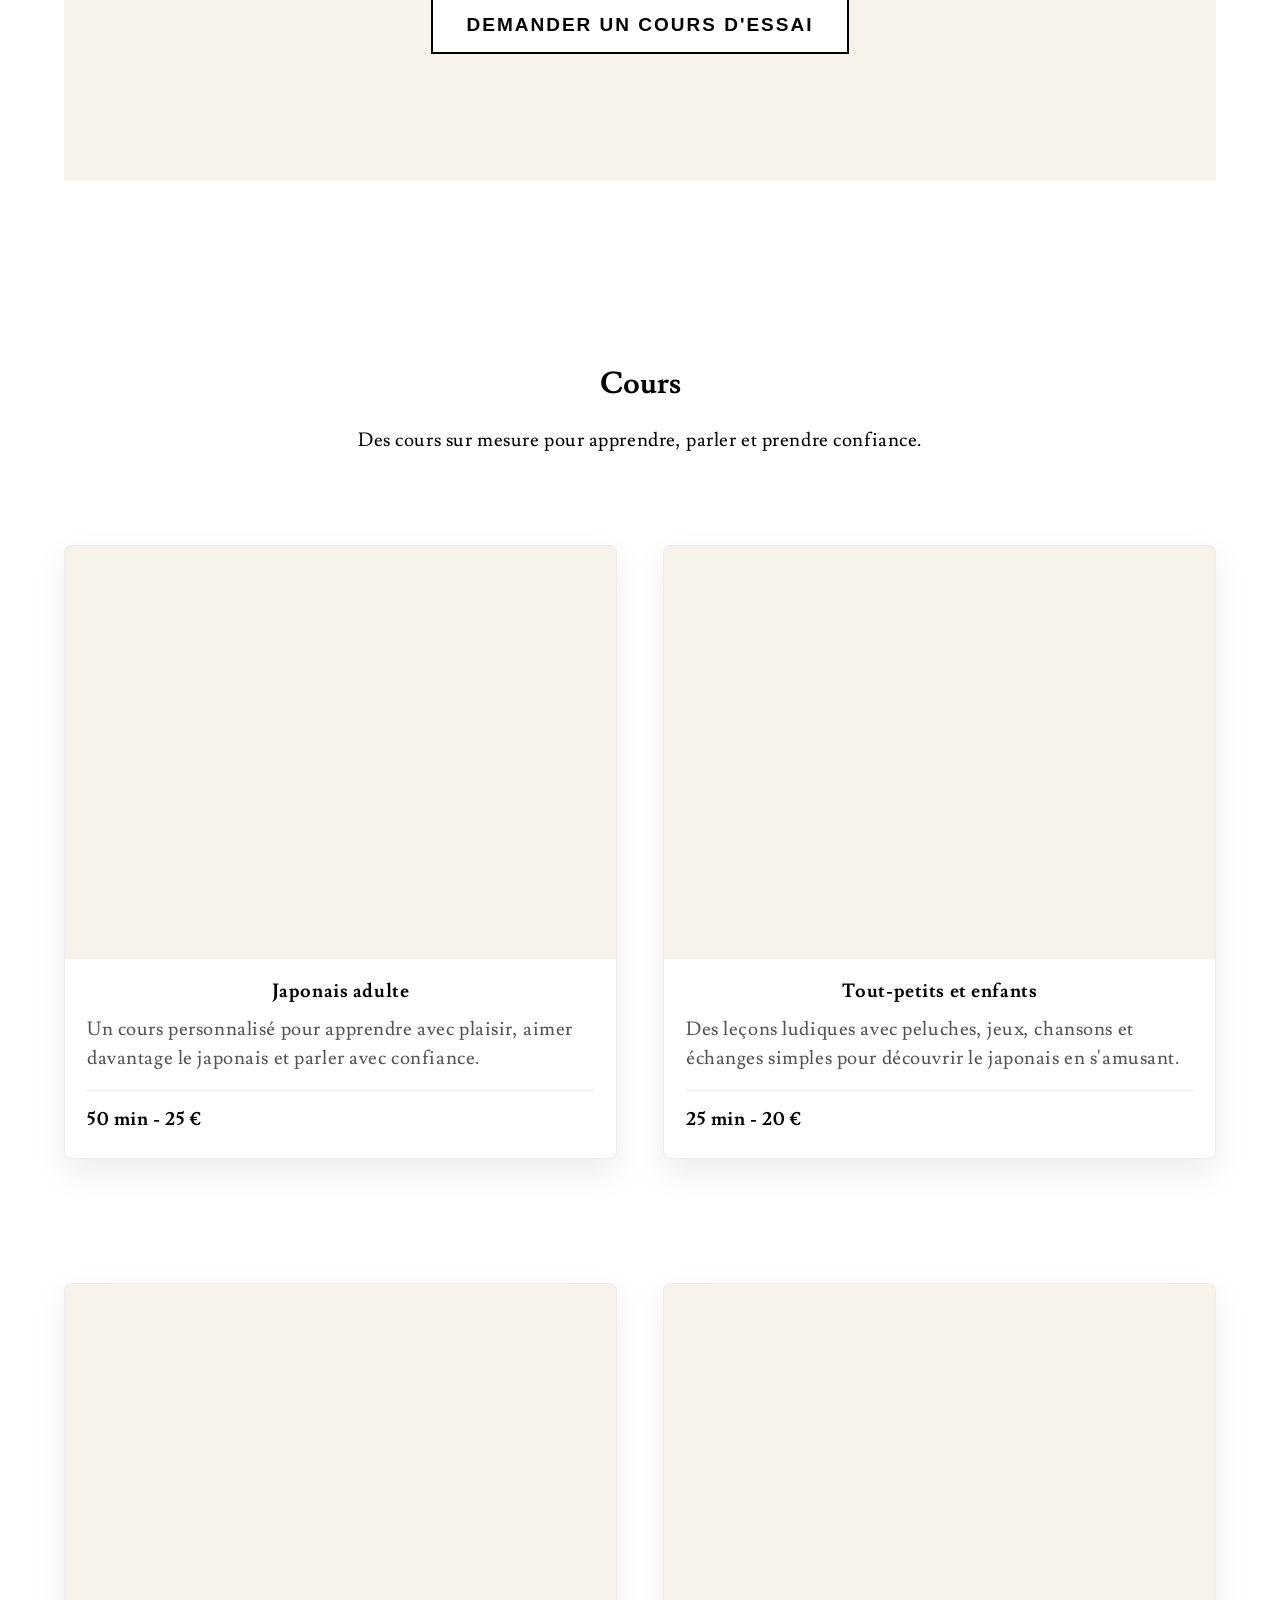
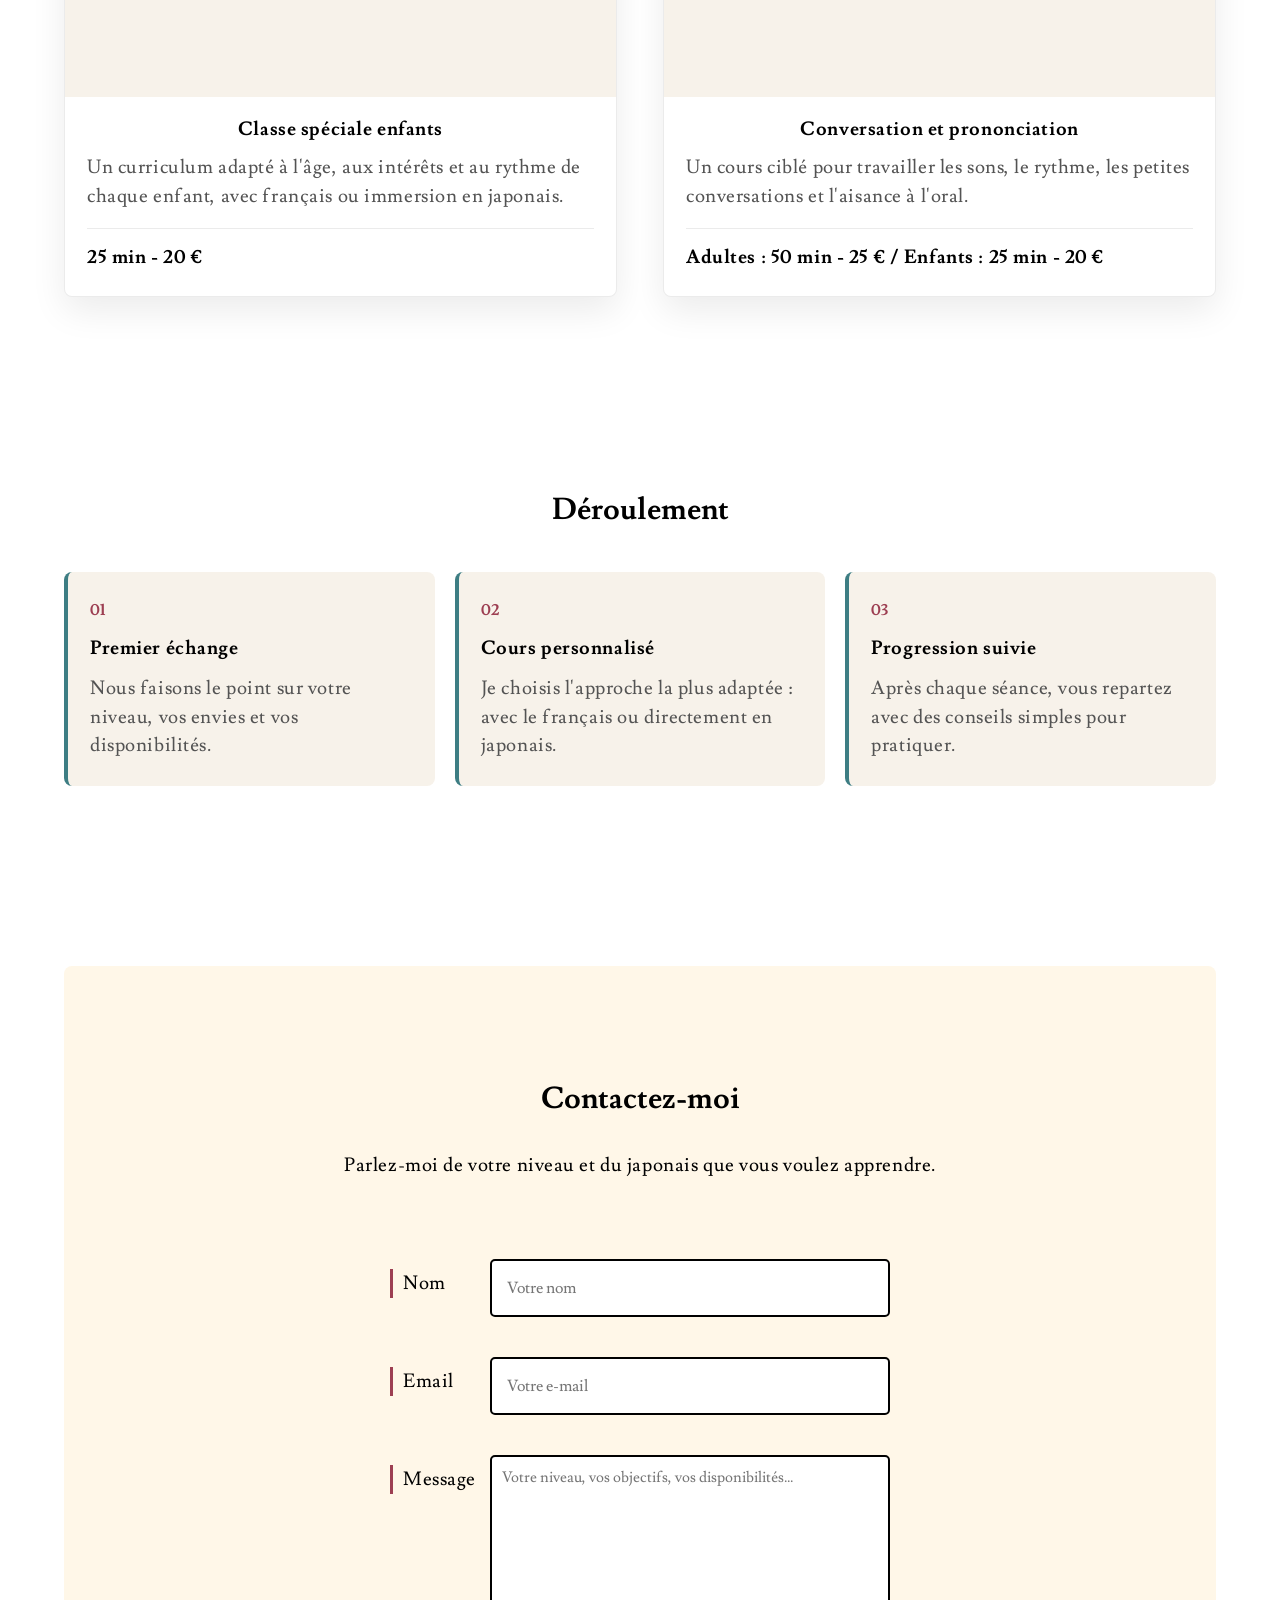
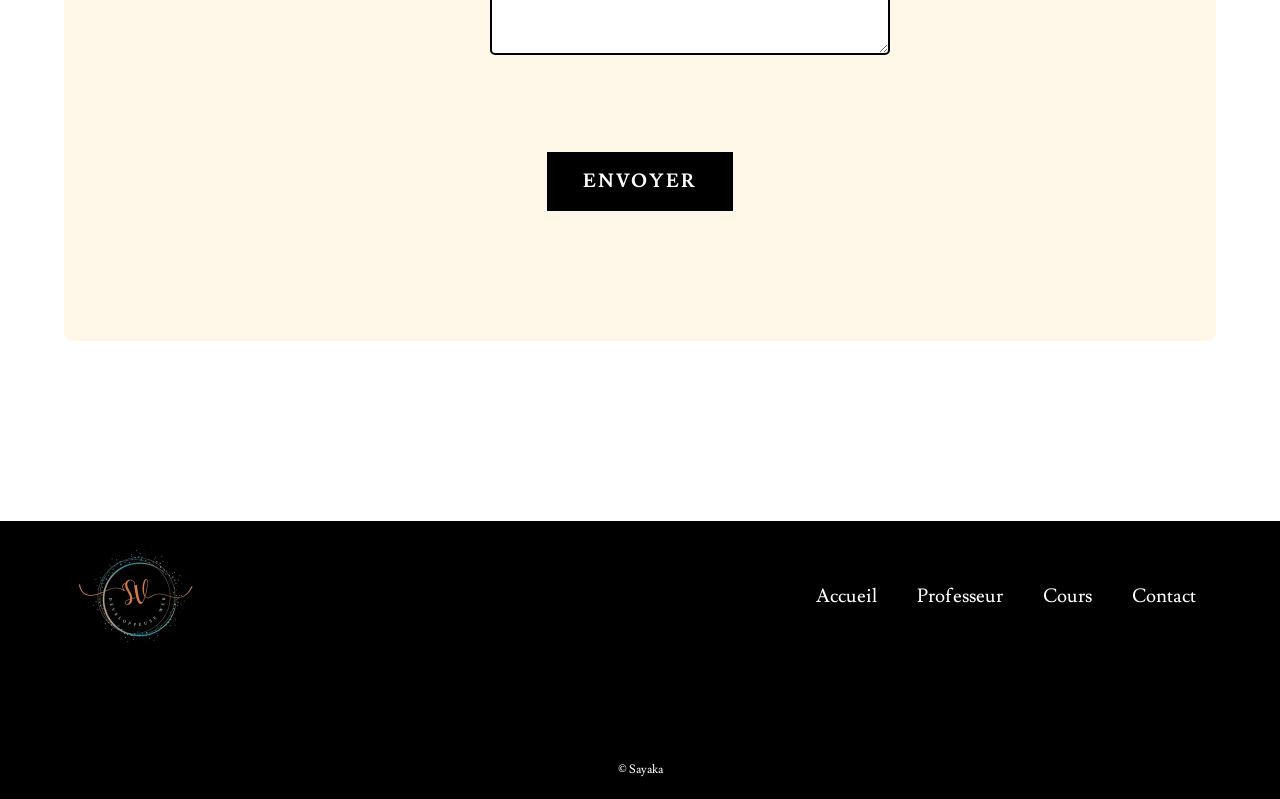
==== commit b743fd6c: "Global　update" ====
--- a/index.html
+++ b/index.html
@@ -3,11 +3,12 @@
   <head>
     <meta charset="UTF-8" />
     <meta name="viewport" content="width=device-width, initial-scale=1.0" />
-    <title>Portfolio de Sayaka</title>
+    <title>Cours de japonais en ligne | Sayaka</title>
     <meta
       name="description"
-      content="Bienvenue sur le site portfolio de Sayaka. Découvrez mes projets, mes compétences et mon parcours."
+      content="Cours de japonais en ligne en français, personnalisés selon votre niveau et vos objectifs : conversation, grammaire, culture japonaise, voyage et préparation JLPT."
     />
+    <link rel="stylesheet" href="./styles/vendors/reset.css" />
     <link rel="preconnect" href="https://fonts.googleapis.com" />
     <link rel="preconnect" href="https://fonts.gstatic.com" crossorigin />
     <link rel="icon" href="img/icon.svg" type="image/svg+xml" />
@@ -15,253 +16,280 @@
       href="https://fonts.googleapis.com/css2?family=Lusitana:wght@400;700&family=Noto+Sans+JP:wght@500&display=swap"
       rel="stylesheet"
     />
-
-    <link rel="stylesheet" href="./styles/style.css" />
+    <link rel="stylesheet" href="./css/style.css" />
   </head>
 
   <body>
-    <div class="loader">
-      <div class="loader__bloc">
-        <div></div>
-        <div></div>
-        <div></div>
-        <div></div>
-        <div></div>
-        <div></div>
-      </div>
-    </div>
-    <div id="globalContainer">
-      <div id="container">
-        <div class="menuMobile__cover"></div>
-
-        <header class="header">
-          <div class="header__inner">
-            <img
-              src="img/logoH.webp"
-              alt="SV,développeuse web"
-              class="header__logo"
-            />
-
-            <nav class="header__nav">
-              <ul class="header__ul">
-                <li><a class="header__li" href="index.html">Home</a></li>
-                <li><a class="header__li" href="#about">About </a></li>
-                <li><a class="header__li" href="#works">Works</a></li>
-                <li>
-                  <a
-                    class="header__li"
-                    href="jp.html?lang=jp"
-                    aria-label="Passer à la version japonaise"
+    <div id="container">
+      <div class="menuMobile__cover"></div>
+
+      <header class="header">
+        <div class="header__inner">
+          <img
+            src="img/logoH.webp"
+            alt="Logo Sayaka, cours de japonais"
+            class="header__logo"
+          />
+          <h1 class="header__title">
+            Cours de japonais <br /><span>avec Sayaka</span>
+          </h1>
+
+          <nav class="header__nav">
+            <ul class="header__ul">
+              <li><a class="header__li" href="index.html">Accueil</a></li>
+              <li><a class="header__li" href="#about">Professeur</a></li>
+              <li><a class="header__li" href="#works">Cours</a></li>
+              <li>
+                <a
+                  class="header__li"
+                  href="jp.html?lang=jp"
+                  aria-label="Passer à la version japonaise"
+                >
+                  <svg
+                    xmlns="http://www.w3.org/2000/svg"
+                    viewBox="0 0 36 24"
+                    width="36"
+                    height="24"
+                    role="img"
                   >
-                    <svg
-                      xmlns="http://www.w3.org/2000/svg"
-                      viewBox="0 0 36 24"
+                    <title>Drapeau japonais</title>
+                    <rect
+                      fill="#ffffff"
                       width="36"
                       height="24"
-                      role="img"
-                    >
-                      <title>Drapeau japonais</title>
-                      <rect
-                        fill="#ffffff"
-                        width="36"
-                        height="24"
-                        stroke="#000000"
-                        stroke-width="1"
-                      />
-                      <circle fill="#d52b1e" cx="18" cy="12" r="6" />
-                    </svg>
-                  </a>
-                </li>
-              </ul>
-              <div class="header__btn">
-                <a class="header__a btn reverse-slid-bg" href="#contact"
-                  >Contact</a
-                >
-              </div>
-            </nav>
-
-            <button class="menuMobile__btn" aria-label="Ouvrir/fermer le menu">
-              <span></span>
-              <span></span>
-              <span></span>
-            </button>
+                      stroke="#000000"
+                      stroke-width="1"
+                    />
+                    <circle fill="#d52b1e" cx="18" cy="12" r="6" />
+                  </svg>
+                </a>
+              </li>
+            </ul>
+            <div class="header__btn">
+              <a class="header__a btn reverse-slid-bg" href="#contact"
+                >Contact</a
+              >
+            </div>
+          </nav>
+
+          <button class="menuMobile__btn" aria-label="Ouvrir/fermer le menu">
+            <span></span>
+            <span></span>
+            <span></span>
+          </button>
+        </div>
+      </header>
+
+      <main class="main">
+        <div class="main__img">
+          <img
+            src="img/mado1.jpg"
+            alt="Fenetre d'un temple japonais"
+            class="main__burner"
+          />
+          <div class="main__text">
+            <p class="textAnimationName"></p>
+            <p class="textAnimation fadein"></p>
           </div>
-        </header>
-        <main class="main">
-          <div class="main__img">
-            <img
-              src="img/mado1.jpg"
-              alt="Fenêtre du temple de Kyoto"
-              class="main__burner"
-            />
-            <div class="main__text">
-              <p class="textAnimationName"></p>
-              <p class="textAnimation"></p>
-            </div>
-            <h1 class="main__p font-sm">
-              Un site Web qui donne vie aux histoires
-            </h1>
-          </div>
-          <div class="main__box">
-            <section class="about" id="about">
-              <div class="about__inner">
-                <h2 class="about__title tween-animate animate-title main-title">
-                  Présentation
-                </h2>
-                <div class="about__box">
-                  <div class="about__img">
-                    <img
-                      src="img/love.webp"
-                      alt="
-										Un ruban coeur est affiché sur un fond avec de nombreuses fleurs."
-                    />
-                  </div>
-                  <div class="about__text">
-                    <p class="about__p">
-                      Cuisine faite avec affection.<br />
-                      Plante cultivée avec affection. <br />Tableau réalisé avec
-                      affection.<br /><br />
-
-                      Les choses faites avec affection et qui ont une histoire
-                      touchent le cœur des gens.<br /><br />
-
-                      Je crée des sites web remplis d'affection et qui touchent
-                      le cœur, afin que quiconque visite le site puisse imaginer
-                      l'histoire.
-                    </p>
-                  </div>
-                </div>
-                <div class="about__btn">
-                  <a class="about__a btn slid-bg" href="#contact"
-                    >CONTACTEZ - MOI</a
-                  >
-                </div>
-              </div>
-            </section>
-
-            <section class="works" id="works">
-              <div>
-                <h2 class="main-title tween-animate animate-title">Works</h2>
-                <p class="sub-title mb-sm tween-animate animate-title">
-                  Mes Projets
-                </p>
-              </div>
-
-              <ul class="flex" id="works-container"></ul>
-            </section>
-            <section id="contact" class="contact">
-              <h2 class="contact__title main-title tween-animate animate-title">
-                Contactez-moi
+          <p class="main__p font-sm">
+            Des cours ludiques pour aimer le japonais, <br />progresser avec
+            plaisir et oser parler avec confiance dès les premiers cours.
+          </p>
+        </div>
+
+        <div class="main__box">
+          <section class="about" id="about">
+            <div class="about__inner">
+              <h2 class="about__title tween-animate animate-title main-title">
+                Votre professeure
               </h2>
-              <form
-                action="https://api.staticforms.xyz/submit"
-                method="post"
-                class="contact__form"
-              >
-                <input
-                  type="hidden"
-                  name="accessKey"
-                  value="202e9109-b303-4a3c-bfcb-952215c913b5"
-                />
-                <div class="contact__item">
-                  <label for="name" class="contact__label sub-title">Nom</label>
-                  <input
-                    type="text"
-                    id="name"
-                    name="name"
-                    class="contact__inputs"
-                    placeholder="Votre Nom"
-                    required
+              <div class="about__box">
+                <div class="about__img">
+                  <img
+                    src="img/love.webp"
+                    alt="Ruban en forme de coeur sur un fond fleuri"
                   />
                 </div>
-                <div class="contact__item">
-                  <label for="email" class="contact__label sub-title"
-                    >Email</label
-                  >
-                  <input
-                    type="email"
-                    id="email"
-                    name="email"
-                    class="contact__inputs"
-                    placeholder="Votre e-mail"
-                    required
-                  />
+                <div class="about__text">
+                  <p class="about__p">
+                    Bonjour, je suis Sayaka, professeure japonaise native basée
+                    en France.<br /><br />
+                    Mon objectif est que chaque élève apprenne le japonais avec
+                    plaisir, aime cette langue de plus en plus et gagne la
+                    confiance nécessaire pour la parler.<br /><br />
+                    Je prépare un curriculum adapté à chaque personne, avec deux
+                    approches possibles : apprendre le japonais progressivement
+                    en passant par le français, ou pratiquer directement en
+                    japonais pour s'immerger davantage.<br /><br />
+                    Pour les plus jeunes, les cours deviennent ludiques et
+                    vivants grâce aux peluches, aux jeux, aux chansons et aux
+                    échanges simples.
+                  </p>
                 </div>
-                <div class="contact__item">
-                  <label for="message" class="contact__label sub-title"
-                    >Message</label
-                  >
-                  <textarea
-                    id="message"
-                    name="message"
-                    class="contact__inputs"
-                    placeholder="Votre Message"
-                    required
-                  ></textarea>
-                </div>
+              </div>
+              <div class="about__btn">
+                <a class="about__a btn slid-bg" href="#contact"
+                  >Demander un cours d'essai</a
+                >
+              </div>
+            </div>
+          </section>
+
+          <section class="works" id="works">
+            <h2 class="main-title tween-animate animate-title">Cours</h2>
+            <p class="sub-title mb-sm fadein scroll-fadein">
+              Des cours sur mesure pour apprendre, parler et prendre confiance.
+            </p>
+            <ul class="flex lessons" id="works-container"></ul>
+          </section>
+
+          <section class="flow">
+            <h2 class="main-title tween-animate animate-title">Déroulement</h2>
+            <div class="flow__grid">
+              <article class="flow__item">
+                <span class="flow__number">01</span>
+                <h3>Premier échange</h3>
+                <p>
+                  Nous faisons le point sur votre niveau, vos envies et vos
+                  disponibilités.
+                </p>
+              </article>
+              <article class="flow__item">
+                <span class="flow__number">02</span>
+                <h3>Cours personnalisé</h3>
+                <p>
+                  Je choisis l'approche la plus adaptée : avec le français ou
+                  directement en japonais.
+                </p>
+              </article>
+              <article class="flow__item">
+                <span class="flow__number">03</span>
+                <h3>Progression suivie</h3>
+                <p>
+                  Après chaque séance, vous repartez avec des conseils simples
+                  pour pratiquer.
+                </p>
+              </article>
+            </div>
+          </section>
+
+          <section id="contact" class="contact">
+            <h2 class="contact__title main-title tween-animate animate-title">
+              Contactez-moi
+            </h2>
+            <p class="contact__p sub-title fadein scroll-fadein">
+              Parlez-moi de votre niveau et du japonais que vous voulez
+              apprendre.
+            </p>
+            <form
+              action="https://api.staticforms.xyz/submit"
+              method="post"
+              class="contact__form"
+            >
+              <input
+                type="hidden"
+                name="accessKey"
+                value="202e9109-b303-4a3c-bfcb-952215c913b5"
+              />
+              <div class="contact__item">
+                <label for="name" class="contact__label sub-title">Nom</label>
                 <input
-                  type="hidden"
-                  name="redirectTo"
-                  value="https://sfv2010.github.io/portfolio/confirmation"
+                  type="text"
+                  id="name"
+                  name="name"
+                  class="contact__inputs"
+                  placeholder="Votre nom"
+                  required
                 />
-                <div class="contact__btn">
-                  <button type="submit" class="btn reverse-slid-bg">
-                    Envoyer
-                  </button>
-                </div>
-              </form>
-            </section>
-          </div>
-        </main>
-        <footer class="footer">
-          <div class="footer__container">
-            <img src="img/logoF.webp" alt="SV,développeuse web" class="logo" />
-            <nav class="footer__nav">
-              <ul class="footer__ul">
-                <li><a class="footer__li" href="#globalContainer">Top</a></li>
-                <li><a class="footer__li" href="#about">About </a></li>
-                <li><a class="footer__li" href="#works">Works</a></li>
-                <li><a class="footer__li" href="#contact">Contact</a></li>
-              </ul>
-            </nav>
-          </div>
-          <div class="footer__copylight">&copy; Sayaka</div>
-        </footer>
-      </div>
-      <nav class="menuMobile">
-        <ul class="menuMobile__main">
-          <li class="menuMobile__item">
-            <a href="#" class="menuMobile__link">
-              <span class="menu-title">Home</span>
-            </a>
-          </li>
-          <li class="menuMobile__item">
-            <a href="#about" class="menuMobile__link">
-              <span class="menu-title">About</span>
-            </a>
-          </li>
-          <li class="menuMobile__item">
-            <a href="#works" class="menuMobile__link">
-              <span class="menu-title">Works</span>
-            </a>
-          </li>
-          <li class="menuMobile__item">
-            <a href="jp.html?lang=jp" class="menuMobile__link">
-              <span class="menu-title">日本語</span>
-            </a>
-          </li>
-          <li class="menuMobile__item">
-            <a href="#contact" class="menuMobile__link">
-              <span class="menu-title">Contact</span>
-            </a>
-          </li>
-        </ul>
-      </nav>
+              </div>
+              <div class="contact__item">
+                <label for="email" class="contact__label sub-title"
+                  >Email</label
+                >
+                <input
+                  type="email"
+                  id="email"
+                  name="email"
+                  class="contact__inputs"
+                  placeholder="Votre e-mail"
+                  required
+                />
+              </div>
+              <div class="contact__item">
+                <label for="message" class="contact__label sub-title"
+                  >Message</label
+                >
+                <textarea
+                  id="message"
+                  name="message"
+                  class="contact__inputs"
+                  placeholder="Votre niveau, vos objectifs, vos disponibilités..."
+                  required
+                ></textarea>
+              </div>
+              <input
+                type="hidden"
+                name="redirectTo"
+                value="https://sfv2010.github.io/portfolio/confirmation"
+              />
+              <div class="contact__btn">
+                <button type="submit" class="btn reverse-slid-bg">
+                  Envoyer
+                </button>
+              </div>
+            </form>
+          </section>
+        </div>
+      </main>
+
+      <footer class="footer">
+        <div class="footer__container">
+          <img src="img/logoF.webp" alt="Logo Sayaka" class="logo" />
+          <nav class="footer__nav">
+            <ul class="footer__ul">
+              <li><a class="footer__li" href="#">Accueil</a></li>
+              <li><a class="footer__li" href="#about">Professeur</a></li>
+              <li><a class="footer__li" href="#works">Cours</a></li>
+              <li><a class="footer__li" href="#contact">Contact</a></li>
+            </ul>
+          </nav>
+        </div>
+        <div class="footer__copylight">&copy; Sayaka</div>
+      </footer>
     </div>
+
+    <nav class="menuMobile">
+      <ul class="menuMobile__main">
+        <li class="menuMobile__item">
+          <a href="#" class="menuMobile__link">
+            <span class="menu-title">Accueil</span>
+          </a>
+        </li>
+        <li class="menuMobile__item">
+          <a href="#about" class="menuMobile__link">
+            <span class="menu-title">Professeur</span>
+          </a>
+        </li>
+        <li class="menuMobile__item">
+          <a href="#works" class="menuMobile__link">
+            <span class="menu-title">Cours</span>
+          </a>
+        </li>
+        <li class="menuMobile__item">
+          <a href="jp.html?lang=jp" class="menuMobile__link">
+            <span class="menu-title">日本語</span>
+          </a>
+        </li>
+        <li class="menuMobile__item">
+          <a href="#contact" class="menuMobile__link">
+            <span class="menu-title">Contact</span>
+          </a>
+        </li>
+      </ul>
+    </nav>
 
     <script src="scripts/mobile.js"></script>
     <script src="scripts/scroll.js"></script>
-    <script src="scripts/slider.js"></script>
     <script src="scripts/textAnimation.js"></script>
     <script src="scripts/textTerminal.js"></script>
     <script src="scripts/works.js"></script>
--- a/css/style.css
+++ b/css/style.css
@@ -0,0 +1,1294 @@
+@charset "UTF-8";
+*,
+*:before,
+*:after {
+  box-sizing: border-box;
+}
+
+* {
+  margin: 0;
+  padding: 0;
+}
+
+html {
+  font-size: 100%;
+}
+
+a {
+  text-decoration: none;
+  color: black;
+}
+
+img {
+  width: 100%;
+  -o-object-fit: cover;
+     object-fit: cover;
+}
+
+li {
+  list-style: none;
+}
+
+body {
+  font-family: "Lusitana", "Times New Roman", "Noto Sans JP", sans-serif;
+}
+
+.font-sm, .footer__li {
+  font-size: 13px;
+}
+@media screen and (min-width: 480px) {
+  .font-sm, .footer__li {
+    font-size: 14px;
+  }
+}
+@media screen and (min-width: 600px) {
+  .font-sm, .footer__li {
+    font-size: 15px;
+  }
+}
+@media screen and (min-width: 960px) {
+  .font-sm, .footer__li {
+    font-size: 19px;
+  }
+}
+
+.font-md, .about__p, .works__title, .lesson-card__text, .lesson-card__price, .flow__item > h3, .flow__item > p, .btn, .sub-title {
+  font-size: 14px;
+}
+@media screen and (min-width: 480px) {
+  .font-md, .about__p, .works__title, .lesson-card__text, .lesson-card__price, .flow__item > h3, .flow__item > p, .btn, .sub-title {
+    font-size: 16px;
+  }
+}
+@media screen and (min-width: 600px) {
+  .font-md, .about__p, .works__title, .lesson-card__text, .lesson-card__price, .flow__item > h3, .flow__item > p, .btn, .sub-title {
+    font-size: 17px;
+  }
+}
+@media screen and (min-width: 960px) {
+  .font-md, .about__p, .works__title, .lesson-card__text, .lesson-card__price, .flow__item > h3, .flow__item > p, .btn, .sub-title {
+    font-size: 19px;
+  }
+}
+.font-md, .about__p, .works__title, .lesson-card__text, .lesson-card__price, .flow__item > h3, .flow__item > p, .btn, .sub-title {
+  letter-spacing: 0.03em;
+  line-height: 1.5;
+}
+
+.font-lr, .menu-title {
+  font-size: 17px;
+}
+@media screen and (min-width: 600px) {
+  .font-lr, .menu-title {
+    font-size: 23px;
+  }
+}
+
+.font-lg, .main-title, .confirmation__text {
+  font-size: 25px;
+}
+@media screen and (min-width: 960px) {
+  .font-lg, .main-title, .confirmation__text {
+    font-size: 30px;
+  }
+}
+
+.main-title, .confirmation__text {
+  font-weight: 600;
+  display: block;
+}
+
+.sub-title {
+  font-weight: 400;
+  display: block;
+}
+
+.menu-title {
+  font-weight: 600;
+  display: block;
+}
+
+.content-width, .main__box, .confirmation__box, .header__inner, .footer__container {
+  width: 90%;
+  margin: 0 auto;
+  max-width: 1200px;
+}
+
+.flex, .contact__form, .contact__item, .footer__container, .footer__nav, .footer__ul {
+  display: flex;
+  flex-direction: column;
+}
+@media screen and (min-width: 600px) {
+  .flex, .contact__form, .contact__item, .footer__container, .footer__nav, .footer__ul {
+    flex-direction: row;
+    flex-wrap: wrap;
+    justify-content: space-between;
+  }
+}
+
+.mb-sm, .about__title, .about__img, .footer__container {
+  margin-top: 5px;
+  margin-bottom: 30px;
+}
+@media screen and (min-width: 600px) {
+  .mb-sm, .about__title, .about__img, .footer__container {
+    margin-bottom: 50px;
+    margin-top: 10px;
+  }
+}
+@media screen and (min-width: 960px) {
+  .mb-sm, .about__title, .about__img, .footer__container {
+    margin-top: 20px;
+    margin-bottom: 90px;
+  }
+}
+
+.mb-md, .works__item {
+  margin-bottom: 50px;
+}
+@media screen and (min-width: 600px) {
+  .mb-md, .works__item {
+    margin-bottom: 70px;
+  }
+}
+@media screen and (min-width: 960px) {
+  .mb-md, .works__item {
+    margin-bottom: 90px;
+  }
+}
+
+.mb-lg, .main__img, .about, .flow, .contact {
+  margin-bottom: 80px;
+}
+@media screen and (min-width: 960px) {
+  .mb-lg, .main__img, .about, .flow, .contact {
+    margin-bottom: 180px;
+  }
+}
+
+.pb-sm {
+  padding-bottom: 16px;
+}
+
+.pb-lg, .works {
+  padding-bottom: 40px;
+}
+@media screen and (min-width: 960px) {
+  .pb-lg, .works {
+    padding-bottom: 100px;
+  }
+}
+
+.footer {
+  padding-bottom: 20px;
+  color: white;
+  background-color: black;
+}
+.footer__container {
+  align-items: center;
+  justify-content: space-between;
+  color: white;
+}
+.footer__nav {
+  justify-content: space-between;
+  align-items: center;
+  text-align: center;
+}
+.footer__ul {
+  flex-direction: row;
+  justify-content: space-around;
+}
+.footer__li {
+  display: inline-block;
+  padding: 8px;
+  color: white;
+  padding: 10px;
+  margin: 5px;
+}
+@media screen and (min-width: 600px) {
+  .footer__li {
+    margin: 10px;
+  }
+}
+.footer__li {
+  transition: all 0.3s;
+}
+.footer__li:hover {
+  transform: scale(1.2);
+}
+.footer__copylight {
+  font-size: 12px;
+  margin-top: 40px;
+}
+
+.logo {
+  width: 100px;
+  height: auto;
+}
+@media screen and (min-width: 600px) {
+  .logo {
+    width: 150px;
+  }
+}
+
+.header {
+  display: flex;
+  align-items: center;
+  background-color: white;
+  height: 80px;
+  width: 100%;
+  letter-spacing: 0.02em;
+  box-shadow: 0 4px 18px rgba(0, 0, 0, 0.06);
+}
+.header__inner {
+  display: flex;
+  justify-content: space-between;
+  align-items: center;
+  height: 100%;
+}
+.header__logo {
+  width: 80px;
+  height: auto;
+}
+.header__title {
+  margin-right: auto;
+  text-align: left;
+  line-height: 1.15;
+  font-size: 16px;
+  font-weight: 700;
+  color: #9d3f52;
+}
+.header__title > span {
+  color: black;
+  font-size: 13px;
+  font-weight: 400;
+}
+@media screen and (min-width: 600px) {
+  .header__title {
+    font-size: 20px;
+  }
+  .header__title > span {
+    font-size: 15px;
+  }
+}
+.header__nav {
+  display: none;
+}
+@media screen and (min-width: 960px) {
+  .header__nav {
+    display: flex;
+    justify-content: space-between;
+  }
+}
+.header__nav {
+  height: 100%;
+}
+.header__ul {
+  display: flex;
+  align-items: center;
+}
+.header__li {
+  position: relative;
+  margin: 10px;
+  padding: 10px;
+  font-weight: 700;
+  transition: all 0.3s;
+}
+.header__li::after {
+  position: absolute;
+  left: 0;
+  content: "";
+  width: 100%;
+  height: 2px;
+  background: #000000;
+  bottom: -1px;
+  transform: scale(0, 1);
+  transform-origin: center top; /*変形（アンダーラインの伸長）の原点がaタグ（各メニュー）の右端*/
+  transition: transform 0.3s; /*変形の時間*/
+}
+.header__li:hover {
+  color: #9d3f52;
+}
+.header__li:hover::after {
+  transform: scale(1, 1); /*ホバー後、x軸方向に1（相対値）伸長*/
+}
+.header__btn {
+  margin-left: 25px;
+  display: flex;
+  align-items: center;
+}
+.header__a {
+  font-size: 14px;
+  display: inline-block;
+  font-family: Arial, Helvetica, sans-serif;
+  border: 1px solid black;
+  margin: 0 !important;
+  white-space: nowrap;
+}
+
+.header__menuOpen #container {
+  transform: translate(-200px, 60px);
+  box-shadow: 0 8px 40px -10px rgba(0, 0, 0, 0.8);
+}
+.header__menuOpen .menuMobile__cover {
+  opacity: 1;
+  visibility: visible;
+}
+.header__menuOpen .menuMobile__item {
+  transform: none;
+  opacity: 1;
+}
+.header__menuOpen .menuMobile__item:nth-child(1) {
+  transition-delay: 0.07s;
+}
+.header__menuOpen .menuMobile__item:nth-child(2) {
+  transition-delay: 0.14s;
+}
+.header__menuOpen .menuMobile__item:nth-child(3) {
+  transition-delay: 0.21s;
+}
+.header__menuOpen .menuMobile__item:nth-child(4) {
+  transition-delay: 0.28s;
+}
+.header__menuOpen .menuMobile__item:nth-child(5) {
+  transition-delay: 0.35s;
+}
+.header__menuOpen .menuMobile__btn > span:nth-child(1) {
+  transform: translateY(12px) rotate(135deg);
+}
+.header__menuOpen .menuMobile__btn > span:nth-child(2) {
+  visibility: hidden;
+}
+.header__menuOpen .menuMobile__btn > span:nth-child(3) {
+  transform: translateY(-12px) rotate(-135deg);
+}
+
+.menuMobile {
+  position: fixed;
+  right: 70px;
+  top: 60px;
+}
+.menuMobile__cover {
+  position: absolute;
+  top: 0;
+  left: 0;
+  width: 100%;
+  background-color: rgba(0, 0, 0, 0.3);
+  opacity: 0;
+  visibility: hidden;
+  transition: opacity 1s;
+}
+.menuMobile__main {
+  perspective: 2000px;
+  transform-style: preserve-3d;
+}
+.menuMobile__item {
+  display: block;
+  transform: translate3d(0, 0, -1000px);
+  padding: 0 40px;
+  transition: transform 0.3s, opacity 0.2s;
+  opacity: 0;
+  position: relative;
+  padding: 5px;
+}
+.menuMobile__item::after {
+  position: absolute;
+  left: 0;
+  content: "";
+  width: 100%;
+  height: 2px;
+  background: #000000;
+  bottom: -1px;
+  transform: scale(0, 1);
+  transform-origin: center top; /*変形（アンダーラインの伸長）の原点がaタグ（各メニュー）の右端*/
+  transition: transform 0.3s; /*変形の時間*/
+}
+.menuMobile__item:hover::after {
+  transform: scale(1, 1); /*ホバー後、x軸方向に1（相対値）伸長*/
+}
+.menuMobile__link {
+  display: block;
+  margin-top: 30px;
+  color: black;
+}
+@media screen and (min-width: 960px) {
+  .menuMobile__btn {
+    display: none;
+  }
+}
+.menuMobile__btn {
+  background-color: transparent;
+  border: none;
+  cursor: pointer;
+  margin-right: 20px;
+}
+.menuMobile__btn > span {
+  background-color: black;
+  width: 35px;
+  height: 3px;
+  display: block;
+  margin-bottom: 9px;
+  transition: transform 0.5s;
+}
+.menuMobile__btn > span:last-child {
+  margin-bottom: 0px;
+}
+
+.loader {
+  position: fixed;
+  width: 100%;
+  height: 100%;
+  top: 0;
+  left: 0;
+  right: 0;
+  bottom: 0;
+  z-index: 100;
+  background: #fff;
+  display: flex;
+  justify-content: center;
+  flex-wrap: wrap;
+  align-items: center;
+  animation-name: loaderBack;
+  animation-duration: 3s;
+  animation-timing-function: ease;
+  animation-delay: 0s;
+  animation-iteration-count: 1;
+  animation-direction: normal;
+  animation-fill-mode: forwards;
+  opacity: 0;
+}
+.loader__bloc {
+  margin: auto;
+  width: 60px;
+  height: 60px;
+  text-align: center;
+  letter-spacing: -2px;
+}
+.loader__bloc > div {
+  width: 6px;
+  height: 50px;
+  display: inline-block;
+  animation-name: loader;
+  animation-duration: 3s;
+  animation-timing-function: ease-in-out;
+  animation-delay: 0s;
+  animation-iteration-count: 2;
+  animation-direction: normal;
+  animation-fill-mode: forwards;
+}
+.loader__bloc > div:nth-child(1) {
+  animation-delay: -2.9s;
+}
+.loader__bloc > div:nth-child(2) {
+  animation-delay: -2.7s;
+}
+.loader__bloc > div:nth-child(3) {
+  animation-delay: -2.5s;
+}
+.loader__bloc > div:nth-child(4) {
+  animation-delay: -2.3s;
+}
+.loader__bloc > div:nth-child(5) {
+  animation-delay: -2.1s;
+}
+.loader__bloc > div:nth-child(6) {
+  animation-delay: -1.9s;
+}
+.loader__bloc > div:nth-child(-n+2) {
+  background-color: #9d3f52;
+}
+.loader__bloc > div:nth-child(n+3) {
+  background-color: #3d7d83;
+}
+.loader__bloc > div:nth-child(n+5) {
+  background-color: #d7b46a;
+}
+
+.coverSlide {
+  position: relative;
+}
+.coverSlide::after {
+  content: "";
+  position: absolute;
+  z-index: 2;
+  top: 0;
+  left: 0;
+  right: 0;
+  bottom: 0;
+  background-color: rgba(0, 61, 125, 0.1);
+  opacity: 0;
+}
+.coverSlide.inview::after {
+  opacity: 1;
+  animation-name: coverSlide;
+  animation-duration: 1.6s;
+  animation-timing-function: ease;
+  animation-delay: 0s;
+  animation-iteration-count: 1;
+  animation-direction: normal;
+  animation-fill-mode: both;
+}
+
+.imgZoom {
+  opacity: 0;
+}
+.inview .imgZoom {
+  opacity: 1;
+  transition: transform 0.3s ease;
+  animation-name: imgShow;
+  animation-duration: 1.6s;
+  animation-timing-function: ease;
+  animation-delay: 0s;
+  animation-iteration-count: 1;
+  animation-direction: normal;
+  animation-fill-mode: none;
+}
+.inview .imgZoom:hover {
+  transform: scale(1.05);
+}
+
+img {
+  max-width: 100%;
+  vertical-align: bottom;
+}
+
+.hoverDarken::before {
+  content: "";
+  position: absolute;
+  top: 0;
+  left: 0;
+  width: 100%;
+  height: 100%;
+  z-index: 3;
+  transition: background-color 0.3s ease;
+  pointer-events: none;
+  border-radius: 1%;
+}
+.hoverDarken:hover::before {
+  background-color: rgba(255, 255, 255, 0.3);
+}
+
+.animate-title,
+.tween-animate {
+  opacity: 0;
+}
+.animate-title.inview,
+.tween-animate.inview {
+  opacity: 1;
+}
+.animate-title.inview .char,
+.tween-animate.inview .char {
+  display: inline-block;
+}
+.animate-title .char,
+.tween-animate .char {
+  opacity: 0;
+}
+
+.animate-title.inview .char {
+  display: inline-block;
+  animation-name: animate-chars;
+  animation-duration: 0.5s;
+  animation-timing-function: cubic-bezier(0.39, 1.57, 0.58, 1);
+  animation-delay: 0s;
+  animation-iteration-count: 1;
+  animation-direction: normal;
+  animation-fill-mode: both;
+}
+.animate-title.inview .char:nth-child(1) {
+  animation-delay: 0.04s;
+}
+.animate-title.inview .char:nth-child(2) {
+  animation-delay: 0.08s;
+}
+.animate-title.inview .char:nth-child(3) {
+  animation-delay: 0.12s;
+}
+.animate-title.inview .char:nth-child(4) {
+  animation-delay: 0.16s;
+}
+.animate-title.inview .char:nth-child(5) {
+  animation-delay: 0.2s;
+}
+.animate-title.inview .char:nth-child(6) {
+  animation-delay: 0.24s;
+}
+.animate-title.inview .char:nth-child(7) {
+  animation-delay: 0.28s;
+}
+.animate-title.inview .char:nth-child(8) {
+  animation-delay: 0.32s;
+}
+.animate-title.inview .char:nth-child(9) {
+  animation-delay: 0.36s;
+}
+.animate-title.inview .char:nth-child(10) {
+  animation-delay: 0.4s;
+}
+.animate-title.inview .char:nth-child(11) {
+  animation-delay: 0.44s;
+}
+.animate-title.inview .char:nth-child(12) {
+  animation-delay: 0.48s;
+}
+.animate-title.inview .char:nth-child(13) {
+  animation-delay: 0.52s;
+}
+.animate-title.inview .char:nth-child(14) {
+  animation-delay: 0.56s;
+}
+.animate-title.inview .char:nth-child(15) {
+  animation-delay: 0.6s;
+}
+.animate-title.inview .char:nth-child(16) {
+  animation-delay: 0.64s;
+}
+.animate-title.inview .char:nth-child(17) {
+  animation-delay: 0.68s;
+}
+.animate-title.inview .char:nth-child(18) {
+  animation-delay: 0.72s;
+}
+.animate-title.inview .char:nth-child(19) {
+  animation-delay: 0.76s;
+}
+.animate-title.inview .char:nth-child(20) {
+  animation-delay: 0.8s;
+}
+.animate-title.inview .char:nth-child(21) {
+  animation-delay: 0.84s;
+}
+.animate-title.inview .char:nth-child(22) {
+  animation-delay: 0.88s;
+}
+.animate-title.inview .char:nth-child(23) {
+  animation-delay: 0.92s;
+}
+.animate-title.inview .char:nth-child(24) {
+  animation-delay: 0.96s;
+}
+.animate-title.inview .char:nth-child(25) {
+  animation-delay: 1s;
+}
+.animate-title.inview .char:nth-child(26) {
+  animation-delay: 1.04s;
+}
+.animate-title.inview .char:nth-child(27) {
+  animation-delay: 1.08s;
+}
+.animate-title.inview .char:nth-child(28) {
+  animation-delay: 1.12s;
+}
+.animate-title.inview .char:nth-child(29) {
+  animation-delay: 1.16s;
+}
+.animate-title.inview .char:nth-child(30) {
+  animation-delay: 1.2s;
+}
+.animate-title.inview .char:nth-child(31) {
+  animation-delay: 1.24s;
+}
+.animate-title.inview .char:nth-child(32) {
+  animation-delay: 1.28s;
+}
+.animate-title.inview .char:nth-child(33) {
+  animation-delay: 1.32s;
+}
+.animate-title.inview .char:nth-child(34) {
+  animation-delay: 1.36s;
+}
+.animate-title.inview .char:nth-child(35) {
+  animation-delay: 1.4s;
+}
+.animate-title.inview .char:nth-child(36) {
+  animation-delay: 1.44s;
+}
+.animate-title.inview .char:nth-child(37) {
+  animation-delay: 1.48s;
+}
+.animate-title.inview .char:nth-child(38) {
+  animation-delay: 1.52s;
+}
+.animate-title.inview .char:nth-child(39) {
+  animation-delay: 1.56s;
+}
+.animate-title.inview .char:nth-child(40) {
+  animation-delay: 1.6s;
+}
+.animate-title.inview .char:nth-child(41) {
+  animation-delay: 1.64s;
+}
+.animate-title.inview .char:nth-child(42) {
+  animation-delay: 1.68s;
+}
+.animate-title.inview .char:nth-child(43) {
+  animation-delay: 1.72s;
+}
+.animate-title.inview .char:nth-child(44) {
+  animation-delay: 1.76s;
+}
+.animate-title.inview .char:nth-child(45) {
+  animation-delay: 1.8s;
+}
+.animate-title.inview .char:nth-child(46) {
+  animation-delay: 1.84s;
+}
+.animate-title.inview .char:nth-child(47) {
+  animation-delay: 1.88s;
+}
+.animate-title.inview .char:nth-child(48) {
+  animation-delay: 1.92s;
+}
+.animate-title.inview .char:nth-child(49) {
+  animation-delay: 1.96s;
+}
+.animate-title.inview .char:nth-child(50) {
+  animation-delay: 2s;
+}
+
+.btn {
+  background-color: white;
+  border: 2px solid black;
+  color: black;
+  margin: 50px 0;
+  padding: 13px 34px;
+  font-weight: 600;
+  transition: all 0.3s;
+  z-index: 1;
+  letter-spacing: 2px;
+  text-transform: uppercase;
+  cursor: pointer;
+}
+.btn.slid-bg {
+  position: relative;
+  overflow: hidden;
+}
+.btn.slid-bg::before {
+  content: "";
+  display: inline-block;
+  width: 100%;
+  height: 100%;
+  background-color: black;
+  border: 2px solid black;
+  position: absolute;
+  top: 0;
+  left: 0;
+  transform: translateX(-100%);
+  transition: transform 0.3s;
+  z-index: -1;
+}
+.btn.slid-bg:hover {
+  color: white;
+}
+.btn.slid-bg:hover::before {
+  transform: none;
+}
+.btn.reverse-slid-bg {
+  position: relative;
+  overflow: hidden;
+  background-color: black;
+  color: white;
+}
+.btn.reverse-slid-bg::before {
+  content: "";
+  display: inline-block;
+  width: 100%;
+  height: 100%;
+  background-color: white;
+  position: absolute;
+  top: 0;
+  left: 0;
+  transform: translateX(-100%);
+  transition: transform 0.3s;
+  z-index: -1;
+}
+.btn.reverse-slid-bg:hover {
+  color: black;
+  box-shadow: 5px 5px 10px 0 rgba(0, 0, 0, 0.5);
+}
+.btn.reverse-slid-bg:hover::before {
+  transform: none;
+}
+
+.contact {
+  background-color: #fff7e8;
+  border-radius: 8px;
+  padding: 50px 0 10px;
+}
+.contact__title {
+  margin: 60px 0 30px;
+}
+.contact__p {
+  margin-bottom: 80px;
+  font-weight: 300;
+}
+.contact__form {
+  flex-direction: column;
+  align-items: center;
+  margin: 70px auto;
+}
+@media screen and (min-width: 600px) {
+  .contact__form {
+    width: 460px;
+  }
+}
+@media screen and (min-width: 960px) {
+  .contact__form {
+    width: 700px;
+  }
+}
+.contact__item {
+  flex-direction: column;
+  margin-bottom: 40px;
+}
+@media screen and (min-width: 600px) {
+  .contact__item {
+    display: block;
+  }
+}
+.contact__label {
+  text-align: left;
+  width: 100px;
+  margin: 10px 0;
+  border-left: 3px solid #9d3f52;
+  padding-left: 10px;
+}
+@media screen and (min-width: 600px) {
+  .contact__label {
+    float: left;
+  }
+}
+.contact__inputs {
+  border: 2px solid black;
+  width: 280px;
+  padding: 15px;
+  border-radius: 5px;
+}
+@media screen and (min-width: 600px) {
+  .contact__inputs {
+    width: 400px;
+  }
+}
+.contact textarea {
+  border: 2px solid black;
+  border-radius: 5px;
+  padding: 10px;
+  height: 150px;
+  width: 280px;
+  font-size: 15px;
+}
+@media screen and (min-width: 600px) {
+  .contact textarea {
+    height: 200px;
+    width: 400px;
+  }
+}
+
+.jp__label {
+  font-size: 14px;
+  margin-top: 10px;
+}
+
+.confirm {
+  position: fixed;
+  top: 0;
+  left: 0;
+  width: 100%;
+  height: 100%;
+  background: rgba(0, 0, 0, 0.5);
+  z-index: 5; /* モーダルより一つ低い値 */
+  margin-bottom: 0;
+  text-align: center;
+}
+.confirm__main {
+  height: 450px;
+}
+.confirm__li {
+  color: gray;
+}
+
+.confirmation {
+  width: 90%;
+  border-top: 2px solid black;
+  position: fixed;
+  top: 50%;
+  left: 50%;
+  transform: translate(-50%, -50%);
+  background: white;
+  padding: 20px;
+  box-shadow: 0 2px 10px rgba(0, 0, 0, 0.1);
+  z-index: 10; /* 高い値で前面に表示 */
+}
+.confirmation__box {
+  text-align: center;
+  padding: 50px 0;
+}
+.confirmation__text {
+  margin: 50px 2px;
+  font-size: 22px;
+}
+@media screen and (min-width: 480px) {
+  .confirmation__text {
+    font-size: 30px;
+  }
+}
+.confirmation__btn {
+  box-shadow: 5px 5px 10px 0 rgba(62, 61, 61, 0.5);
+  transition: 0.5s;
+}
+.confirmation__btn:hover {
+  background-color: black;
+  color: white;
+}
+
+#container {
+  position: relative;
+  z-index: 2;
+  transition: all 0.5s;
+  transition: transform 0.5s;
+  text-align: center;
+}
+
+.textAnimationName {
+  font-weight: 700;
+  font-size: 20px;
+}
+@media screen and (min-width: 480px) {
+  .textAnimationName {
+    font-size: 26px;
+  }
+}
+.textAnimationName {
+  letter-spacing: 0.05em;
+}
+@media screen and (min-width: 600px) {
+  .textAnimationName {
+    font-size: 30px;
+  }
+}
+@media screen and (min-width: 960px) {
+  .textAnimationName {
+    font-size: 42px;
+  }
+}
+
+.textAnimation {
+  letter-spacing: 0.05em;
+  font-size: 14px;
+  margin: 2% 0 0;
+}
+@media screen and (min-width: 480px) {
+  .textAnimation {
+    font-size: 18px;
+  }
+}
+@media screen and (min-width: 600px) {
+  .textAnimation {
+    font-size: 22px;
+  }
+}
+@media screen and (min-width: 960px) {
+  .textAnimation {
+    font-size: 26px;
+  }
+}
+
+.fadein {
+  opacity: 0;
+  transform: translateY(32px);
+  will-change: opacity, transform;
+}
+
+.fadein.show {
+  transform: translateY(0);
+  opacity: 1;
+  transition: opacity 2s ease, transform 2s ease;
+}
+
+.p {
+  font-size: 1.1rem;
+  letter-spacing: 0.05em;
+  line-height: 1.8;
+}
+
+.main__img {
+  position: relative;
+}
+.main__img::before {
+  content: "";
+  position: absolute;
+  top: 0;
+  left: 0;
+  width: 100%;
+  height: 100%;
+  z-index: 1;
+  background: linear-gradient(90deg, rgba(20, 21, 18, 0.68), rgba(20, 21, 18, 0.3));
+  pointer-events: none;
+}
+.main__text {
+  position: absolute;
+  width: 90%;
+  top: 50%;
+  left: 50%;
+  transform: translate(-50%, -50%);
+  z-index: 2;
+  color: white;
+}
+.main__p {
+  position: absolute;
+  top: 78%;
+  left: 50%;
+  width: 90%;
+  transform: translate(-50%, -50%);
+  z-index: 2;
+  color: whitesmoke;
+  letter-spacing: 0.05em;
+  line-height: 1.7;
+}
+.main__burner {
+  width: 100%;
+  height: 58vh;
+  min-height: 380px;
+}
+@media screen and (min-width: 480px) {
+  .main__burner {
+    height: 68vh;
+  }
+}
+
+.about {
+  padding-top: 0px;
+  text-align: center;
+}
+.about__title {
+  margin-top: 20px;
+}
+@media screen and (min-width: 960px) {
+  .about__box {
+    display: flex;
+    justify-content: space-around;
+  }
+}
+.about__inner {
+  background-color: #f7f2ea;
+  padding: 15px;
+}
+@media screen and (min-width: 600px) {
+  .about__inner {
+    padding: 80px 50px 70px;
+  }
+}
+.about__img {
+  height: auto;
+}
+@media screen and (min-width: 480px) {
+  .about__img {
+    height: 300px;
+  }
+}
+@media screen and (min-width: 960px) {
+  .about__img {
+    flex-basis: 50%;
+  }
+}
+.about__img > img {
+  -o-object-fit: contain;
+     object-fit: contain;
+  width: 100%;
+  height: 100%;
+  border-radius: 8px;
+}
+.about__text {
+  padding: 0% 10px;
+}
+@media screen and (min-width: 960px) {
+  .about__text {
+    margin-left: 20px;
+    flex-basis: 50%;
+  }
+}
+@media screen and (min-width: 1280px) {
+  .about__text {
+    margin-left: 0px;
+  }
+}
+.about__p {
+  font-weight: 500;
+}
+@media screen and (min-width: 960px) {
+  .about__p {
+    text-align: left;
+    padding-top: 11px;
+  }
+}
+.about__btn {
+  margin-top: 0px;
+}
+.about__a {
+  display: inline-block;
+  font-family: Arial, Helvetica, sans-serif;
+}
+
+.works {
+  padding-top: 0px;
+  text-align: center;
+}
+@media screen and (min-width: 600px) {
+  .works__item {
+    flex-basis: 48%;
+  }
+}
+.works__title {
+  font-weight: 700;
+  margin: 18px 0 10px;
+  text-align: center;
+}
+
+.lessons {
+  gap: 26px;
+  justify-content: center;
+}
+@media screen and (min-width: 600px) {
+  .lessons {
+    gap: 34px 4%;
+  }
+}
+
+.lesson-card {
+  background-color: white;
+  border: 1px solid rgba(0, 0, 0, 0.08);
+  border-radius: 8px;
+  box-shadow: 0 14px 35px rgba(0, 0, 0, 0.08);
+  overflow: hidden;
+  padding-bottom: 24px;
+  text-align: left;
+}
+@media screen and (min-width: 600px) {
+  .lesson-card {
+    flex-basis: 48%;
+  }
+}
+.lesson-card__image {
+  aspect-ratio: 4/3;
+  background-color: #f7f2ea;
+  overflow: hidden;
+}
+.lesson-card__image > img {
+  display: block;
+  height: 100%;
+  -o-object-fit: cover;
+     object-fit: cover;
+  width: 100%;
+}
+.lesson-card__text {
+  color: #535353;
+  padding: 0 22px;
+  text-align: left;
+}
+.lesson-card__price {
+  border-top: 1px solid rgba(0, 0, 0, 0.08);
+  color: black;
+  font-weight: 700;
+  margin: 18px 22px 0;
+  padding-top: 14px;
+  text-align: left;
+}
+
+.flow {
+  text-align: center;
+}
+.flow__grid {
+  display: grid;
+  gap: 20px;
+  margin-top: 40px;
+}
+@media screen and (min-width: 600px) {
+  .flow__grid {
+    grid-template-columns: repeat(3, 1fr);
+  }
+}
+.flow__item {
+  background-color: #f7f2ea;
+  border-left: 4px solid #3d7d83;
+  border-radius: 8px;
+  padding: 26px 22px;
+  text-align: left;
+}
+.flow__item > h3 {
+  color: black;
+  font-weight: 700;
+  margin-bottom: 12px;
+}
+.flow__item > p {
+  color: #535353;
+}
+.flow__number {
+  color: #9d3f52;
+  display: inline-block;
+  font-weight: 700;
+  margin-bottom: 12px;
+}
+
+@keyframes loader {
+  0%, 40%, 100% {
+    transform: scaleY(0.4);
+  }
+  20% {
+    transform: scaleY(1);
+  }
+}
+@keyframes loaderBack {
+  0% {
+    opacity: 1;
+  }
+  50% {
+    opacity: 0.9;
+  }
+  100% {
+    opacity: 0;
+    z-index: -1;
+  }
+}
+@keyframes coverSlide {
+  0% {
+    transform-origin: left;
+    transform: scaleX(0);
+  }
+  50% {
+    transform-origin: left;
+    transform: scaleX(1);
+  }
+  50.1% {
+    transform-origin: right;
+    transform: scaleX(1);
+  }
+  100% {
+    transform-origin: right;
+    transform: scaleX(0);
+  }
+}
+@keyframes imgShow {
+  0% {
+    opacity: 0;
+  }
+  50% {
+    opacity: 0;
+  }
+  50.1% {
+    opacity: 1;
+    transform: scale(1.5);
+  }
+  100% {
+    opacity: 1;
+  }
+}
+@keyframes animate-chars {
+  0% {
+    opacity: 0;
+    transform: translateY(-50%);
+  }
+  100% {
+    opacity: 1;
+    transform: translateY(0);
+  }
+}/*# sourceMappingURL=style.css.map */
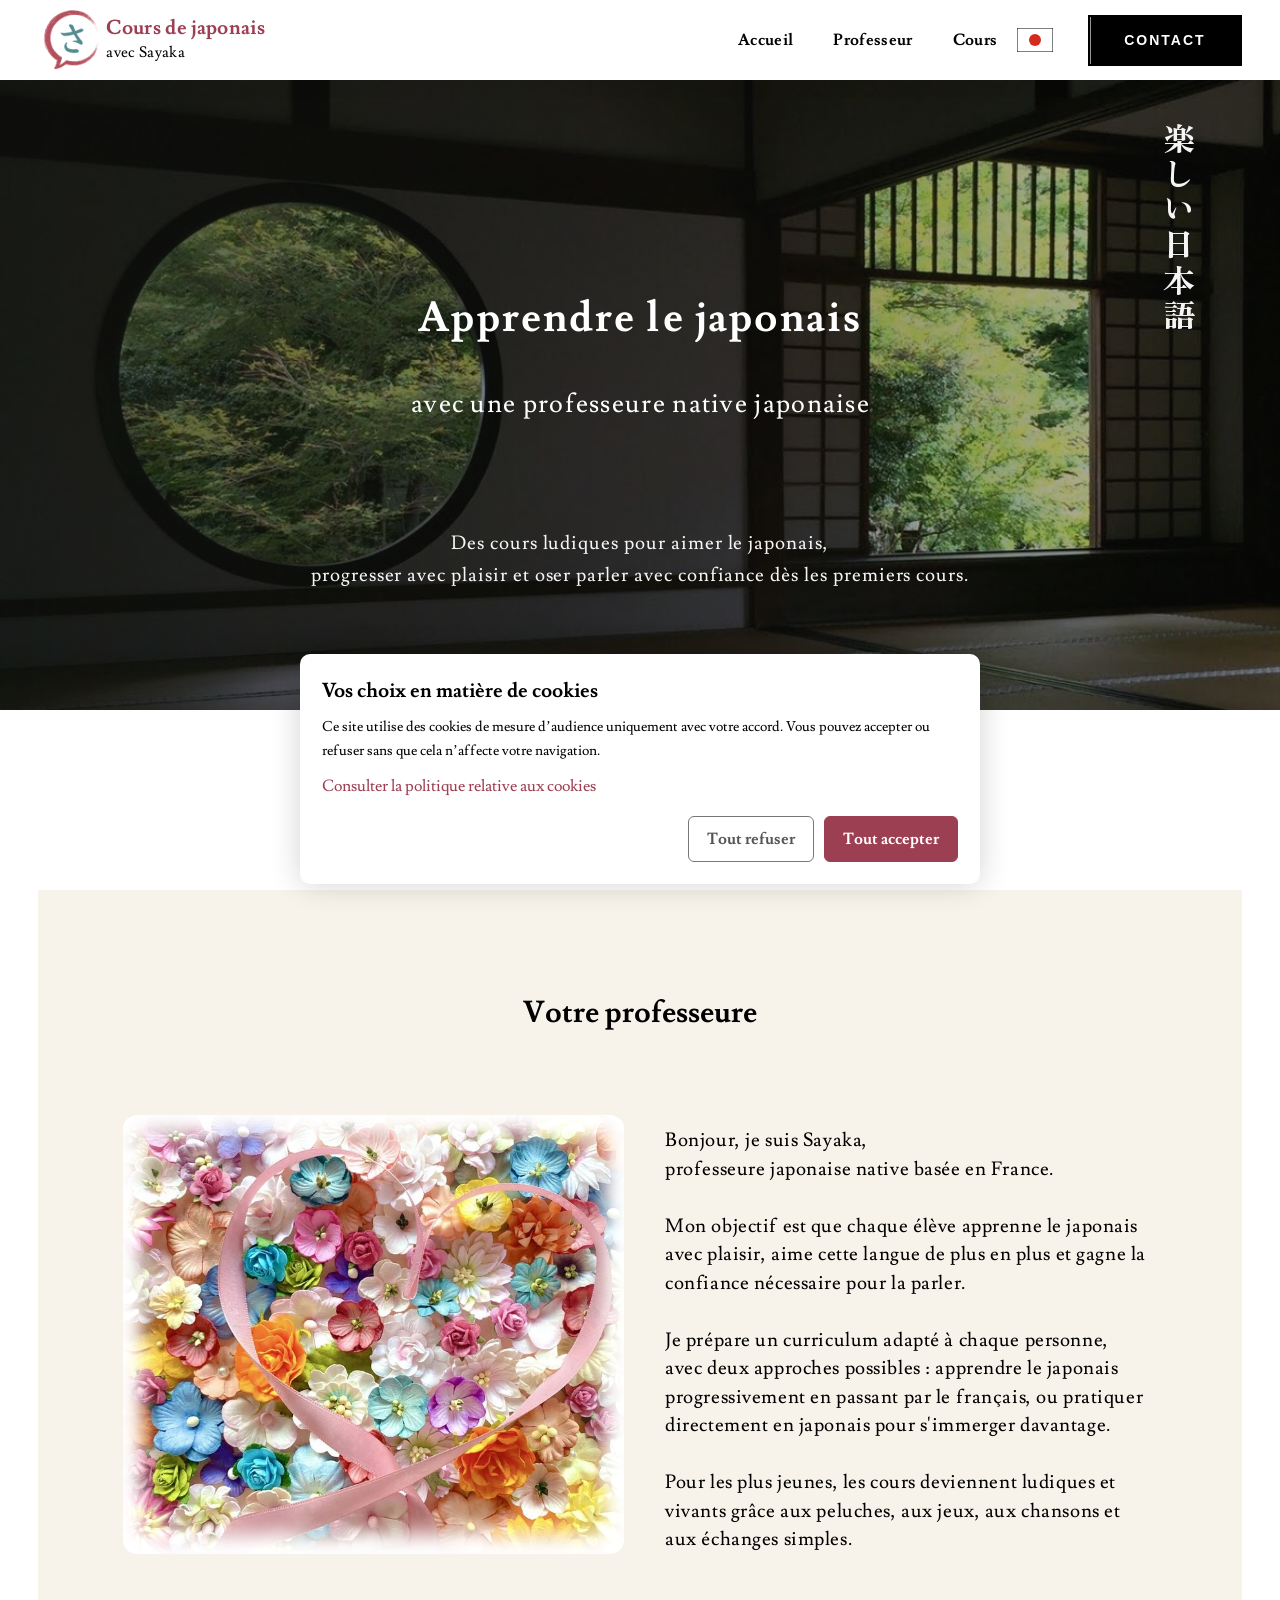
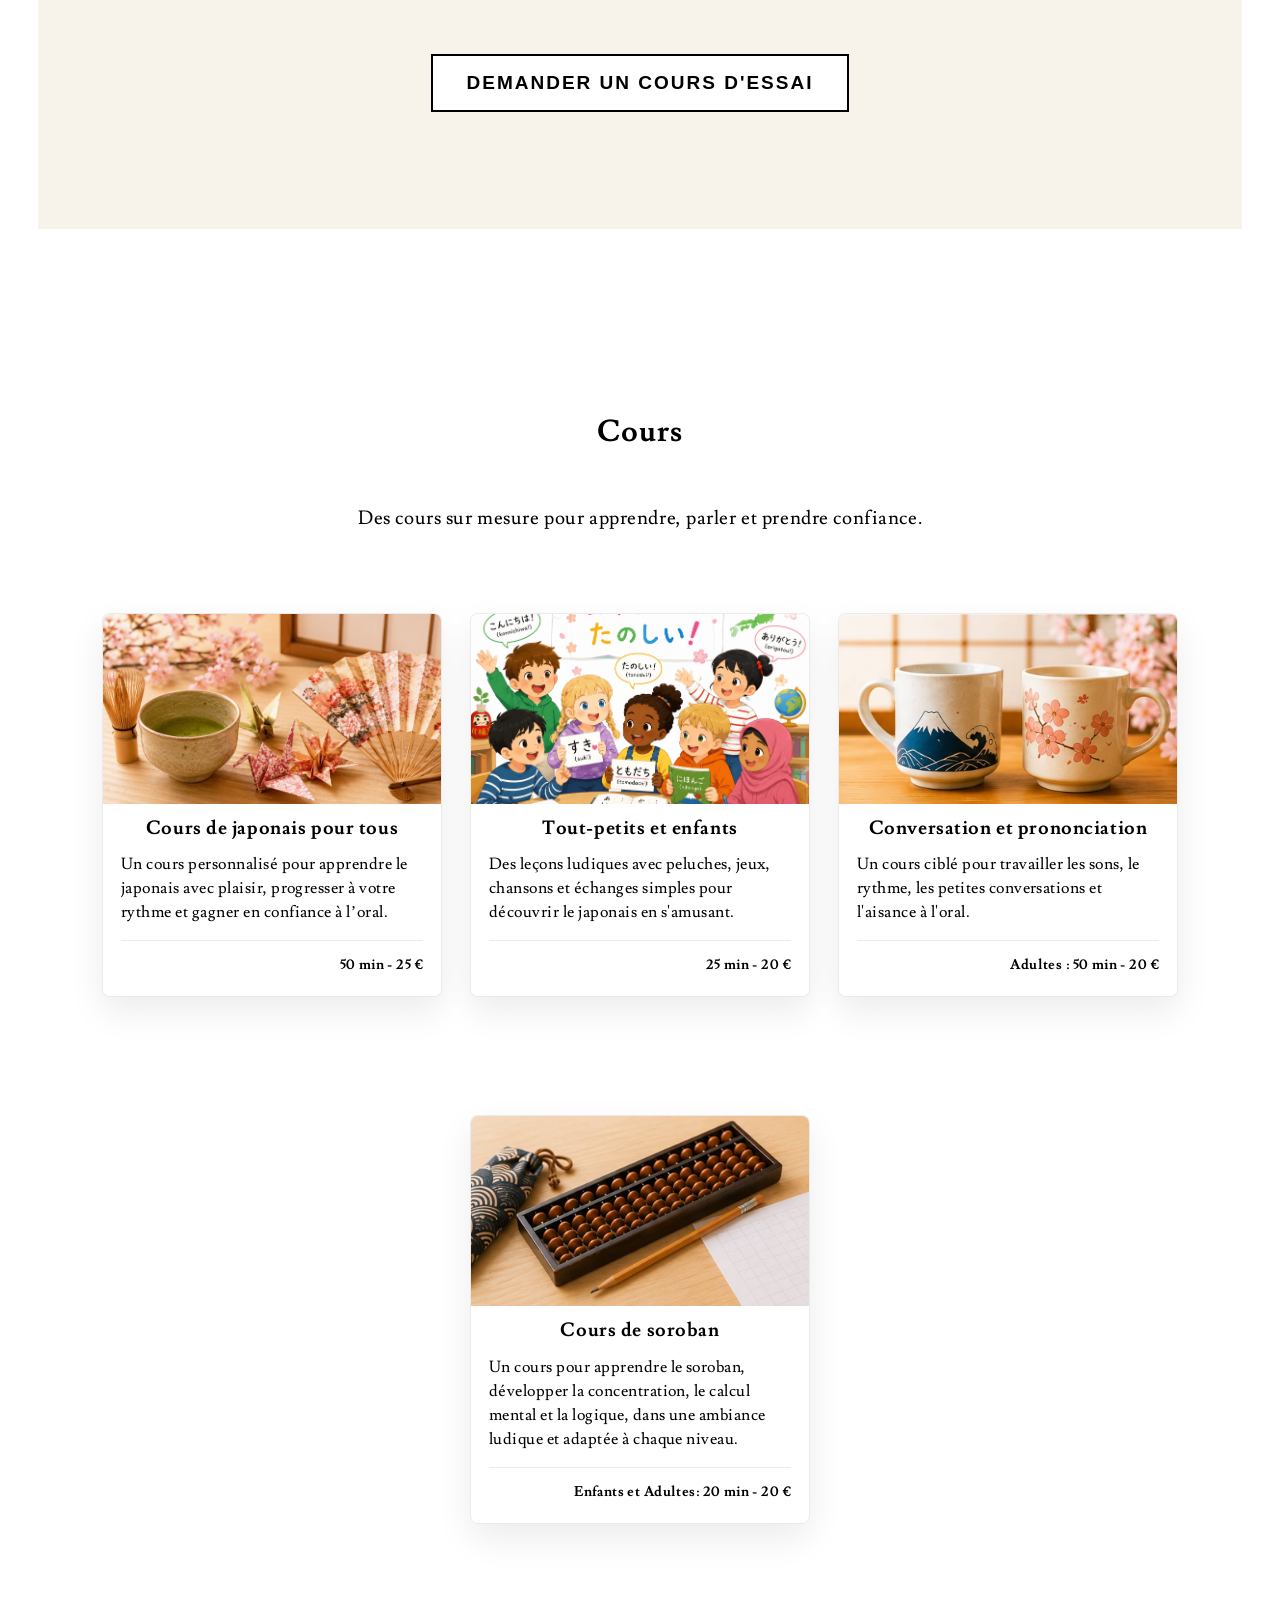
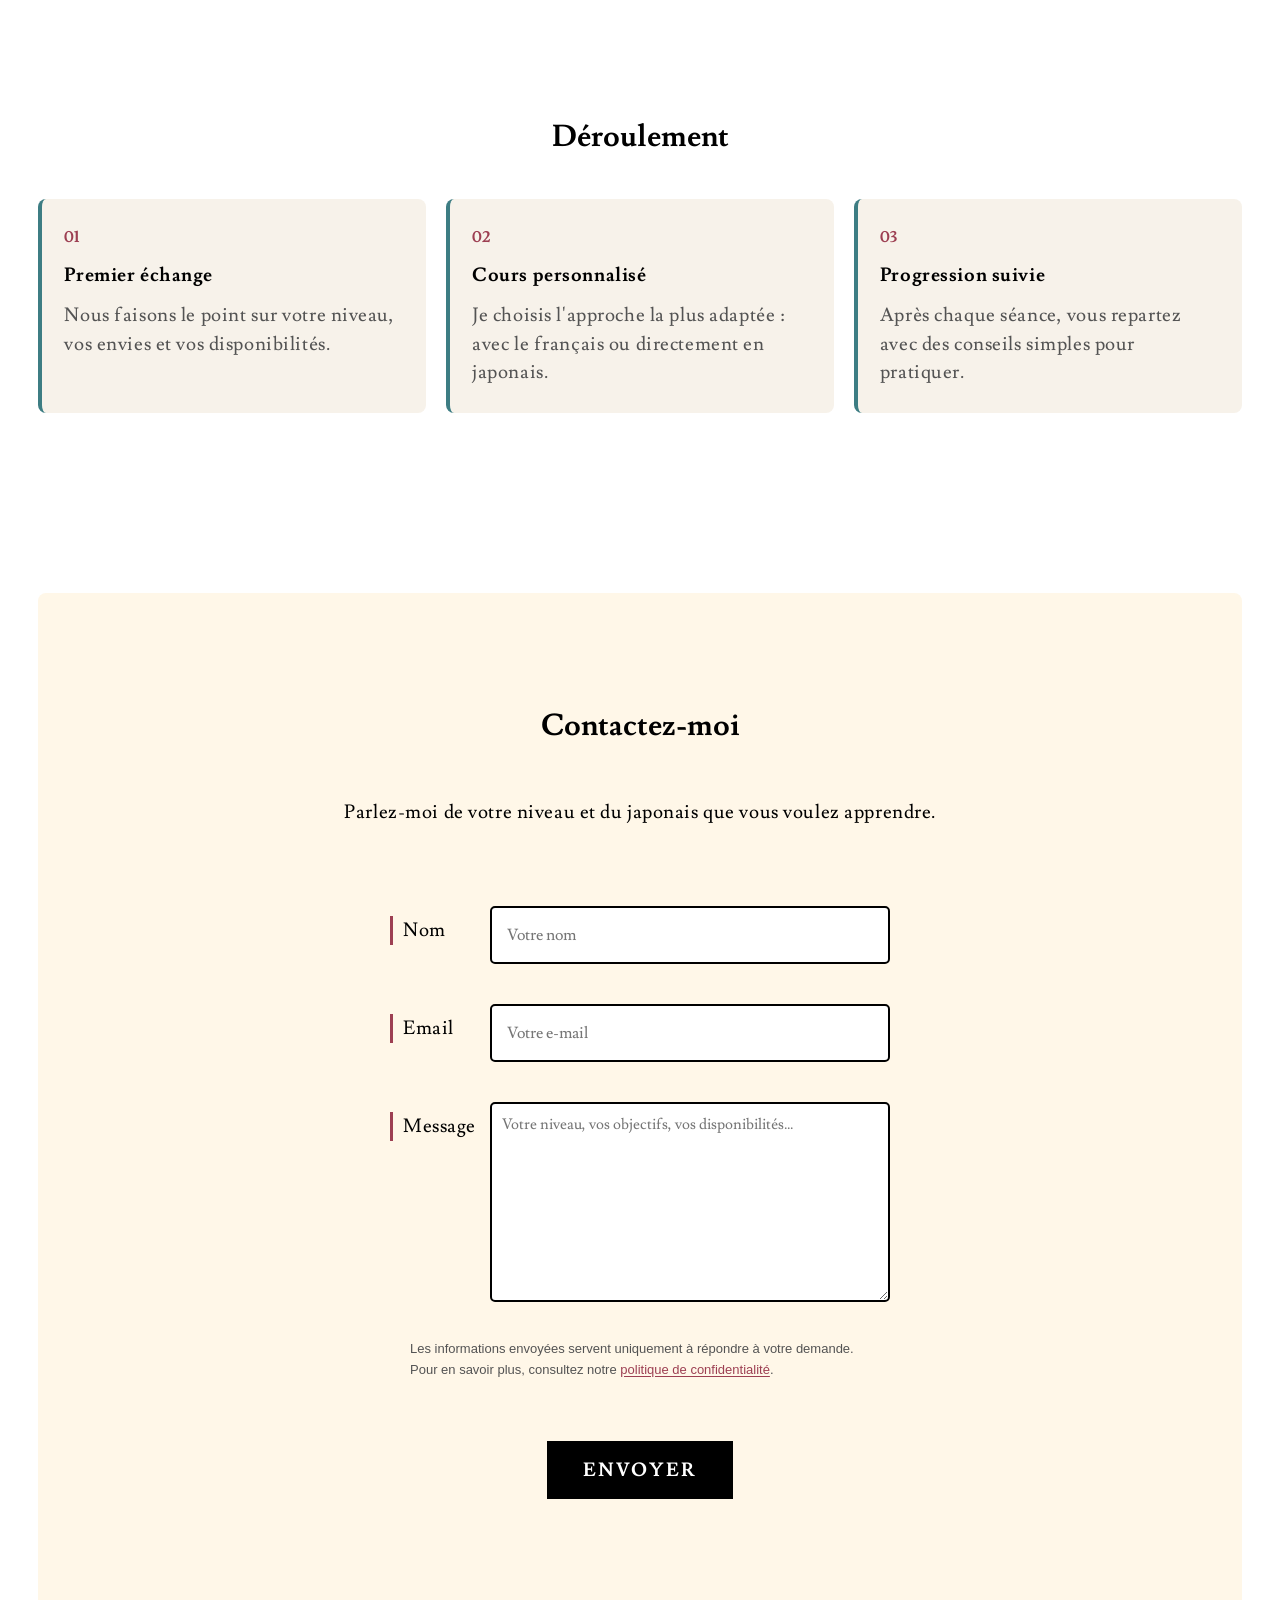
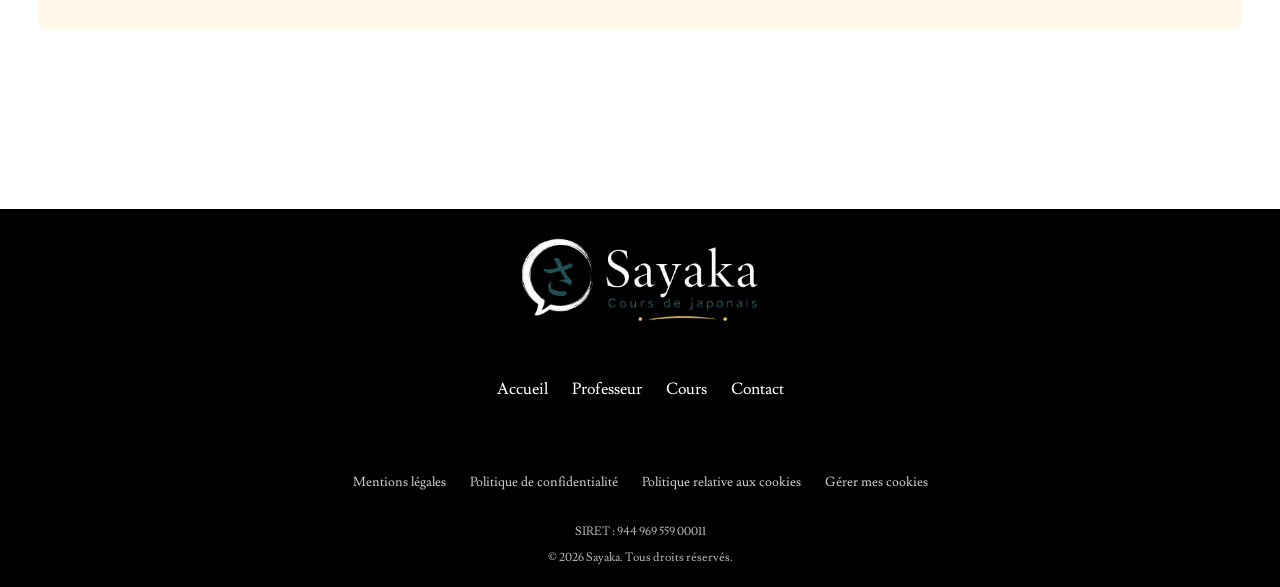
==== commit 8f5c4163: "Update website content and SEO settings" ====
--- a/index.html
+++ b/index.html
@@ -3,17 +3,28 @@
   <head>
     <meta charset="UTF-8" />
     <meta name="viewport" content="width=device-width, initial-scale=1.0" />
-    <title>Cours de japonais en ligne | Sayaka</title>
+    <meta
+      name="google-site-verification"
+      content="xUEdGHLGoj67WPIVak67v3-nnowK_FJ3HvwrN4bBQkA"
+    />
+    <title>
+      Cours de japonais en ligne avec professeure japonaise native | Sayaka
+    </title>
     <meta
       name="description"
       content="Cours de japonais en ligne en français, personnalisés selon votre niveau et vos objectifs : conversation, grammaire, culture japonaise, voyage et préparation JLPT."
     />
+    <meta
+      name="keywords"
+      content="cours japonais, japonais en ligne, prof japonaise native, apprendre japonais, cours japonais débutant"
+    />
+    <link rel="icon" href="img/icon-sayaka.png" type="image/png" />
     <link rel="stylesheet" href="./styles/vendors/reset.css" />
     <link rel="preconnect" href="https://fonts.googleapis.com" />
     <link rel="preconnect" href="https://fonts.gstatic.com" crossorigin />
-    <link rel="icon" href="img/icon.svg" type="image/svg+xml" />
+
     <link
-      href="https://fonts.googleapis.com/css2?family=Lusitana:wght@400;700&family=Noto+Sans+JP:wght@500&display=swap"
+      href="https://fonts.googleapis.com/css2?family=Lusitana:wght@400;700&family=Noto+Sans+JP:wght@500&family=Zen+Old+Mincho&display=swap"
       rel="stylesheet"
     />
     <link rel="stylesheet" href="./css/style.css" />
@@ -26,7 +37,7 @@
       <header class="header">
         <div class="header__inner">
           <img
-            src="img/logoH.webp"
+            src="img/logo-sayaka-header.png"
             alt="Logo Sayaka, cours de japonais"
             class="header__logo"
           />
@@ -37,8 +48,12 @@
           <nav class="header__nav">
             <ul class="header__ul">
               <li><a class="header__li" href="index.html">Accueil</a></li>
-              <li><a class="header__li" href="#about">Professeur</a></li>
-              <li><a class="header__li" href="#works">Cours</a></li>
+              <li>
+                <a class="header__li" href="index.html#about">Professeur</a>
+              </li>
+              <li>
+                <a class="header__li" href="index.html#works">Cours</a>
+              </li>
               <li>
                 <a
                   class="header__li"
@@ -66,7 +81,7 @@
               </li>
             </ul>
             <div class="header__btn">
-              <a class="header__a btn reverse-slid-bg" href="#contact"
+              <a class="header__a btn reverse-slid-bg" href="index.html#contact"
                 >Contact</a
               >
             </div>
@@ -87,14 +102,19 @@
             alt="Fenetre d'un temple japonais"
             class="main__burner"
           />
+          <p class="main__jp-title">楽しい日本語</p>
           <div class="main__text">
-            <p class="textAnimationName"></p>
+            <h2 class="textAnimationName"></h2>
             <p class="textAnimation fadein"></p>
           </div>
           <p class="main__p font-sm">
             Des cours ludiques pour aimer le japonais, <br />progresser avec
             plaisir et oser parler avec confiance dès les premiers cours.
           </p>
+
+          <a class="main__btn" href="#contact">
+            S’inscrire à un cours d’essai
+          </a>
         </div>
 
         <div class="main__box">
@@ -112,8 +132,8 @@
                 </div>
                 <div class="about__text">
                   <p class="about__p">
-                    Bonjour, je suis Sayaka, professeure japonaise native basée
-                    en France.<br /><br />
+                    Bonjour, je suis Sayaka,<br />
+                    professeure japonaise native basée en France.<br /><br />
                     Mon objectif est que chaque élève apprenne le japonais avec
                     plaisir, aime cette langue de plus en plus et gagne la
                     confiance nécessaire pour la parler.<br /><br />
@@ -136,7 +156,11 @@
           </section>
 
           <section class="works" id="works">
-            <h2 class="main-title tween-animate animate-title">Cours</h2>
+            <h2
+              class="works__main-title tween-animate animate-title main-title"
+            >
+              Cours
+            </h2>
             <p class="sub-title mb-sm fadein scroll-fadein">
               Des cours sur mesure pour apprendre, parler et prendre confiance.
             </p>
@@ -182,15 +206,14 @@
               apprendre.
             </p>
             <form
-              action="https://api.staticforms.xyz/submit"
-              method="post"
+              name="contact"
+              method="POST"
+              data-netlify="true"
               class="contact__form"
+              action="/confirmation.html"
             >
-              <input
-                type="hidden"
-                name="accessKey"
-                value="202e9109-b303-4a3c-bfcb-952215c913b5"
-              />
+              <input type="hidden" name="form-name" value="contact" />
+
               <div class="contact__item">
                 <label for="name" class="contact__label sub-title">Nom</label>
                 <input
@@ -202,6 +225,7 @@
                   required
                 />
               </div>
+
               <div class="contact__item">
                 <label for="email" class="contact__label sub-title"
                   >Email</label
@@ -215,6 +239,7 @@
                   required
                 />
               </div>
+
               <div class="contact__item">
                 <label for="message" class="contact__label sub-title"
                   >Message</label
@@ -227,11 +252,15 @@
                   required
                 ></textarea>
               </div>
-              <input
-                type="hidden"
-                name="redirectTo"
-                value="https://sfv2010.github.io/portfolio/confirmation"
-              />
+
+              <p class="contact__privacy">
+                Les informations envoyées servent uniquement à répondre à votre
+                demande. Pour en savoir plus, consultez notre
+                <a href="politique-confidentialite.html"
+                  >politique de confidentialité</a
+                >.
+              </p>
+
               <div class="contact__btn">
                 <button type="submit" class="btn reverse-slid-bg">
                   Envoyer
@@ -244,34 +273,81 @@
 
       <footer class="footer">
         <div class="footer__container">
-          <img src="img/logoF.webp" alt="Logo Sayaka" class="logo" />
-          <nav class="footer__nav">
+          <a href="index.html" class="footer__logo-link" aria-label="Accueil">
+            <img
+              src="img/logo-sayaka-footer.png"
+              alt="Sayaka – Cours de japonais"
+              class="logo"
+            />
+          </a>
+
+          <nav class="footer__nav" aria-label="Navigation du pied de page">
             <ul class="footer__ul">
-              <li><a class="footer__li" href="#">Accueil</a></li>
-              <li><a class="footer__li" href="#about">Professeur</a></li>
-              <li><a class="footer__li" href="#works">Cours</a></li>
-              <li><a class="footer__li" href="#contact">Contact</a></li>
+              <li><a class="footer__li" href="index.html">Accueil</a></li>
+              <li>
+                <a class="footer__li" href="index.html#about">Professeur</a>
+              </li>
+              <li>
+                <a class="footer__li" href="index.html#works">Cours</a>
+              </li>
+              <li>
+                <a class="footer__li" href="index.html#contact">Contact</a>
+              </li>
             </ul>
           </nav>
-        </div>
-        <div class="footer__copylight">&copy; Sayaka</div>
+
+          <nav class="footer__legal" aria-label="Informations légales">
+            <ul class="footer__legal-list">
+              <li>
+                <a href="mentions-legales.html">Mentions légales</a>
+              </li>
+
+              <li>
+                <a href="politique-confidentialite.html">
+                  Politique de confidentialité
+                </a>
+              </li>
+
+              <li>
+                <a href="politique-cookies.html">
+                  Politique relative aux cookies
+                </a>
+              </li>
+
+              <li>
+                <button
+                  type="button"
+                  class="footer__cookie-settings"
+                  data-open-cookie-settings
+                >
+                  Gérer mes cookies
+                </button>
+              </li>
+            </ul>
+          </nav>
+        </div>
+
+        <div class="footer__siret">SIRET : 944 969 559 00011</div>
+        <div class="footer__copyright">
+          &copy; <span id="current-year"> </span> Sayaka. Tous droits réservés.
+        </div>
       </footer>
     </div>
 
     <nav class="menuMobile">
       <ul class="menuMobile__main">
         <li class="menuMobile__item">
-          <a href="#" class="menuMobile__link">
+          <a href="index.html" class="menuMobile__link">
             <span class="menu-title">Accueil</span>
           </a>
         </li>
         <li class="menuMobile__item">
-          <a href="#about" class="menuMobile__link">
+          <a href="index.html#about" class="menuMobile__link">
             <span class="menu-title">Professeur</span>
           </a>
         </li>
         <li class="menuMobile__item">
-          <a href="#works" class="menuMobile__link">
+          <a href="index.html#works" class="menuMobile__link">
             <span class="menu-title">Cours</span>
           </a>
         </li>
@@ -281,7 +357,7 @@
           </a>
         </li>
         <li class="menuMobile__item">
-          <a href="#contact" class="menuMobile__link">
+          <a href="index.html#contact" class="menuMobile__link">
             <span class="menu-title">Contact</span>
           </a>
         </li>
@@ -294,5 +370,7 @@
     <script src="scripts/textTerminal.js"></script>
     <script src="scripts/works.js"></script>
     <script src="./main.js"></script>
+    <script src="scripts/time.js"></script>
+    <script src="scripts/cookies.js"></script>
   </body>
 </html>
--- a/css/style.css
+++ b/css/style.css
@@ -33,44 +33,44 @@
   font-family: "Lusitana", "Times New Roman", "Noto Sans JP", sans-serif;
 }
 
-.font-sm, .footer__li {
+.font-sm {
   font-size: 13px;
 }
 @media screen and (min-width: 480px) {
-  .font-sm, .footer__li {
+  .font-sm {
     font-size: 14px;
   }
 }
 @media screen and (min-width: 600px) {
-  .font-sm, .footer__li {
+  .font-sm {
     font-size: 15px;
   }
 }
 @media screen and (min-width: 960px) {
-  .font-sm, .footer__li {
+  .font-sm {
     font-size: 19px;
   }
 }
 
-.font-md, .about__p, .works__title, .lesson-card__text, .lesson-card__price, .flow__item > h3, .flow__item > p, .btn, .sub-title {
+.font-md, .about__p, .works__main-title, .works__title, .lesson-card__text, .lesson-card__price, .flow__item > h3, .flow__item > p, .btn, .sub-title {
   font-size: 14px;
 }
 @media screen and (min-width: 480px) {
-  .font-md, .about__p, .works__title, .lesson-card__text, .lesson-card__price, .flow__item > h3, .flow__item > p, .btn, .sub-title {
+  .font-md, .about__p, .works__main-title, .works__title, .lesson-card__text, .lesson-card__price, .flow__item > h3, .flow__item > p, .btn, .sub-title {
     font-size: 16px;
   }
 }
 @media screen and (min-width: 600px) {
-  .font-md, .about__p, .works__title, .lesson-card__text, .lesson-card__price, .flow__item > h3, .flow__item > p, .btn, .sub-title {
+  .font-md, .about__p, .works__main-title, .works__title, .lesson-card__text, .lesson-card__price, .flow__item > h3, .flow__item > p, .btn, .sub-title {
     font-size: 17px;
   }
 }
 @media screen and (min-width: 960px) {
-  .font-md, .about__p, .works__title, .lesson-card__text, .lesson-card__price, .flow__item > h3, .flow__item > p, .btn, .sub-title {
+  .font-md, .about__p, .works__main-title, .works__title, .lesson-card__text, .lesson-card__price, .flow__item > h3, .flow__item > p, .btn, .sub-title {
     font-size: 19px;
   }
 }
-.font-md, .about__p, .works__title, .lesson-card__text, .lesson-card__price, .flow__item > h3, .flow__item > p, .btn, .sub-title {
+.font-md, .about__p, .works__main-title, .works__title, .lesson-card__text, .lesson-card__price, .flow__item > h3, .flow__item > p, .btn, .sub-title {
   letter-spacing: 0.03em;
   line-height: 1.5;
 }
@@ -109,37 +109,37 @@
 }
 
 .content-width, .main__box, .confirmation__box, .header__inner, .footer__container {
-  width: 90%;
+  width: 94%;
   margin: 0 auto;
-  max-width: 1200px;
-}
-
-.flex, .contact__form, .contact__item, .footer__container, .footer__nav, .footer__ul {
+  max-width: 1280px;
+}
+
+.flex, .contact__form, .contact__item {
   display: flex;
   flex-direction: column;
 }
 @media screen and (min-width: 600px) {
-  .flex, .contact__form, .contact__item, .footer__container, .footer__nav, .footer__ul {
+  .flex, .contact__form, .contact__item {
     flex-direction: row;
     flex-wrap: wrap;
     justify-content: space-between;
   }
 }
 
-.mb-sm, .about__title, .about__img, .footer__container {
+.mb-sm, .about__title {
   margin-top: 5px;
   margin-bottom: 30px;
 }
 @media screen and (min-width: 600px) {
-  .mb-sm, .about__title, .about__img, .footer__container {
+  .mb-sm, .about__title {
     margin-bottom: 50px;
     margin-top: 10px;
   }
 }
 @media screen and (min-width: 960px) {
-  .mb-sm, .about__title, .about__img, .footer__container {
+  .mb-sm, .about__title {
     margin-top: 20px;
-    margin-bottom: 90px;
+    margin-bottom: 80px;
   }
 }
 
@@ -180,58 +180,135 @@
 }
 
 .footer {
-  padding-bottom: 20px;
+  background-color: #000;
   color: white;
-  background-color: black;
+  padding: 20px 20px 20px;
 }
 .footer__container {
+  display: flex;
+  flex-direction: column;
   align-items: center;
-  justify-content: space-between;
+  gap: 28px;
+}
+.footer__nav {
+  margin: 10px 0;
+}
+@media screen and (min-width: 600px) {
+  .footer__nav {
+    margin: 10px 0 40px;
+  }
+}
+.footer__ul, .footer__legal-list {
+  display: flex;
+  flex-wrap: wrap;
+  justify-content: center;
+  gap: 14px 24px;
+  margin: 0;
+  padding: 0;
+  list-style: none;
+}
+.footer__li, .footer__legal a, .footer__cookie-settings {
   color: white;
-}
-.footer__nav {
-  justify-content: space-between;
-  align-items: center;
+  font: inherit;
+  text-decoration: none;
+}
+.footer__legal a, .footer__cookie-settings {
+  font-size: 13px;
+  opacity: 0.8;
+}
+.footer__legal a:hover, .footer__cookie-settings:hover {
+  opacity: 1;
+  text-decoration: underline;
+}
+.footer__cookie-settings {
+  padding: 0;
+  border: 0;
+  background: transparent;
+  cursor: pointer;
+}
+.footer__siret {
+  margin-top: 30px;
+  font-size: 12px;
   text-align: center;
-}
-.footer__ul {
-  flex-direction: row;
-  justify-content: space-around;
-}
-.footer__li {
+  opacity: 0.7;
+}
+.footer__copyright {
+  margin-top: 8px;
+  font-size: 12px;
+  text-align: center;
+  opacity: 0.7;
+}
+
+.cookie-banner {
+  position: fixed;
+  right: 16px;
+  bottom: 16px;
+  left: 16px;
+  z-index: 9999;
+  max-width: 680px;
+  margin: 0 auto;
+  padding: 22px;
+  border-radius: 10px;
+  background-color: white;
+  box-shadow: 0 0 30px rgba(0, 0, 0, 0.18);
+  color: black;
+  text-align: left;
+}
+.cookie-banner__title {
+  margin: 0 0 10px;
+  font-size: 20px;
+}
+.cookie-banner__text {
+  margin-bottom: 10px;
+  font-size: 14px;
+  line-height: 1.7;
+}
+.cookie-banner__link {
   display: inline-block;
-  padding: 8px;
+  margin-bottom: 18px;
+  color: #9d3f52;
+}
+.cookie-banner__actions {
+  display: flex;
+  flex-direction: column;
+  gap: 10px;
+}
+@media screen and (min-width: 600px) {
+  .cookie-banner__actions {
+    flex-direction: row;
+    justify-content: flex-end;
+  }
+}
+.cookie-banner__button {
+  min-height: 44px;
+  padding: 10px 18px;
+  border: 1px solid #9d3f52;
+  border-radius: 6px;
+  background-color: white;
+  color: #9d3f52;
+  cursor: pointer;
+  font-weight: 700;
+}
+.cookie-banner__button--accept {
+  background-color: #9d3f52;
   color: white;
-  padding: 10px;
-  margin: 5px;
-}
-@media screen and (min-width: 600px) {
-  .footer__li {
-    margin: 10px;
-  }
-}
-.footer__li {
-  transition: all 0.3s;
-}
-.footer__li:hover {
-  transform: scale(1.2);
-}
-.footer__copylight {
-  font-size: 12px;
-  margin-top: 40px;
+}
+.cookie-banner__button--settings {
+  border-color: #777;
+  color: #555;
 }
 
 .logo {
-  width: 100px;
+  display: block;
+  width: min(72vw, 280px);
   height: auto;
 }
-@media screen and (min-width: 600px) {
-  .logo {
-    width: 150px;
-  }
-}
 
 .header {
+  position: fixed;
+  top: 0;
+  left: 0;
+  z-index: 1000;
   display: flex;
   align-items: center;
   background-color: white;
@@ -247,7 +324,7 @@
   height: 100%;
 }
 .header__logo {
-  width: 80px;
+  width: 68px;
   height: auto;
 }
 .header__title {
@@ -313,7 +390,7 @@
   transform: scale(1, 1); /*ホバー後、x軸方向に1（相対値）伸長*/
 }
 .header__btn {
-  margin-left: 25px;
+  margin-left: 35px;
   display: flex;
   align-items: center;
 }
@@ -818,6 +895,11 @@
 .contact__title {
   margin: 60px 0 30px;
 }
+@media screen and (min-width: 960px) {
+  .contact__title {
+    margin: 60px 0 50px;
+  }
+}
 .contact__p {
   margin-bottom: 80px;
   font-weight: 300;
@@ -952,6 +1034,7 @@
 .textAnimationName {
   font-weight: 700;
   font-size: 20px;
+  margin-bottom: 3%;
 }
 @media screen and (min-width: 480px) {
   .textAnimationName {
@@ -1003,6 +1086,14 @@
   transform: translateY(0);
   opacity: 1;
   transition: opacity 2s ease, transform 2s ease;
+  width: 73%;
+  margin: auto;
+  margin-bottom: 50px;
+}
+@media screen and (min-width: 600px) {
+  .fadein.show {
+    margin-bottom: 80px;
+  }
 }
 
 .p {
@@ -1011,6 +1102,9 @@
   line-height: 1.8;
 }
 
+.main {
+  padding-top: 80px;
+}
 .main__img {
   position: relative;
 }
@@ -1036,15 +1130,112 @@
 }
 .main__p {
   position: absolute;
-  top: 78%;
+  top: 70%;
   left: 50%;
-  width: 90%;
+  width: 80%;
+  max-width: 760px;
   transform: translate(-50%, -50%);
   z-index: 2;
   color: whitesmoke;
   letter-spacing: 0.05em;
   line-height: 1.7;
 }
+@media screen and (min-width: 600px) {
+  .main__p {
+    width: 90%;
+    top: 74%;
+  }
+}
+@media screen and (min-width: 960px) {
+  .main__p {
+    top: 76%;
+  }
+}
+.main__jp-title {
+  position: absolute;
+  top: 5%;
+  right: 5%;
+  z-index: 2;
+  padding: 10px;
+  color: whitesmoke;
+  letter-spacing: 0.05em;
+  line-height: 1.7;
+  writing-mode: vertical-rl;
+  text-orientation: upright;
+  text-align: justify;
+  letter-spacing: 0.1em;
+  font-size: min(5vw, 20px);
+  font-weight: 900;
+  font-family: "Zen Old Mincho", serif;
+}
+@media screen and (min-width: 600px) {
+  .main__jp-title {
+    font-size: 32px;
+  }
+}
+.main__btn {
+  position: absolute;
+  bottom: clamp(18px, 5vw, 46px);
+  left: 50%;
+  display: inline-flex;
+  align-items: center;
+  justify-content: center;
+  width: min(100% - 32px, 320px);
+  min-height: 48px;
+  padding: 13px 22px;
+  border: 1px solid rgba(255, 255, 255, 0.72);
+  background: linear-gradient(135deg, #9d3f52, #7c3144);
+  box-shadow: 0 6px 18px rgba(0, 0, 0, 0.12);
+  transform: translateX(-50%);
+  z-index: 2;
+  color: white;
+  font-weight: 700;
+  letter-spacing: 0.04em;
+  line-height: 1.35;
+  text-align: center;
+  text-decoration: none;
+  overflow: hidden;
+  transition: background 0.3s ease, box-shadow 0.3s ease;
+  animation: floatBtn 3s ease-in-out infinite;
+}
+@media screen and (min-width: 600px) {
+  .main__btn {
+    bottom: 16px;
+    width: auto;
+    min-width: 320px;
+    padding: 15px 34px;
+  }
+}
+@media screen and (min-width: 960px) {
+  .main__btn {
+    bottom: -115px;
+  }
+}
+.main__btn::before {
+  content: "";
+  position: absolute;
+  top: 0;
+  left: -120%;
+  width: 120%;
+  height: 100%;
+  background: rgba(255, 255, 255, 0.35);
+  pointer-events: none;
+  transform: skewX(-20deg);
+  opacity: 0;
+}
+.main__btn:hover {
+  background: linear-gradient(135deg, #7c3144, #9d3f52);
+  box-shadow: 0 0 18px rgba(124, 49, 68, 0.35), 0 0 36px rgba(124, 49, 68, 0.2);
+  transform: translateX(-50%) scale(1.03);
+}
+.main__btn:hover::before {
+  animation: shine 1.5s ease-in-out infinite;
+  opacity: 1;
+}
+.main__btn:focus-visible {
+  outline: 3px solid #d7b46a;
+  outline-offset: 4px;
+}
 .main__burner {
   width: 100%;
   height: 58vh;
@@ -1052,7 +1243,7 @@
 }
 @media screen and (min-width: 480px) {
   .main__burner {
-    height: 68vh;
+    height: 70vh;
   }
 }
 
@@ -1063,10 +1254,17 @@
 .about__title {
   margin-top: 20px;
 }
+.about__box {
+  display: flex;
+  flex-direction: column;
+  gap: 20px;
+}
 @media screen and (min-width: 960px) {
   .about__box {
-    display: flex;
+    gap: 3%;
+    flex-direction: row;
     justify-content: space-around;
+    margin-bottom: 50px;
   }
 }
 .about__inner {
@@ -1075,16 +1273,23 @@
 }
 @media screen and (min-width: 600px) {
   .about__inner {
-    padding: 80px 50px 70px;
+    padding: 80px 7% 60px;
   }
 }
 .about__img {
+  width: 100%;
+  position: relative;
   height: auto;
 }
-@media screen and (min-width: 480px) {
-  .about__img {
-    height: 300px;
-  }
+.about__img::after {
+  content: "";
+  position: absolute;
+  top: 0;
+  bottom: 0;
+  left: 0;
+  right: 0;
+  border-radius: 3%;
+  box-shadow: inset 0px 0px 20px 20px #fff;
 }
 @media screen and (min-width: 960px) {
   .about__img {
@@ -1097,22 +1302,20 @@
   width: 100%;
   height: 100%;
   border-radius: 8px;
+  -o-object-fit: cover;
+     object-fit: cover;
+  border-radius: 5%;
 }
 .about__text {
   padding: 0% 10px;
 }
 @media screen and (min-width: 960px) {
   .about__text {
-    margin-left: 20px;
     flex-basis: 50%;
   }
 }
-@media screen and (min-width: 1280px) {
-  .about__text {
-    margin-left: 0px;
-  }
-}
 .about__p {
+  text-align: justify;
   font-weight: 500;
 }
 @media screen and (min-width: 960px) {
@@ -1133,24 +1336,50 @@
   padding-top: 0px;
   text-align: center;
 }
+.works__item {
+  width: 100%;
+  max-width: 360px;
+}
 @media screen and (min-width: 600px) {
   .works__item {
-    flex-basis: 48%;
+    flex: 0 1 calc(50% - 18px);
+  }
+}
+@media screen and (min-width: 960px) {
+  .works__item {
+    flex-basis: calc(33.333% - 24px);
+    max-width: 340px;
+  }
+}
+.works__main-title {
+  font-weight: 700;
+  margin: 10px 0;
+  text-align: center;
+}
+@media screen and (min-width: 600px) {
+  .works__main-title {
+    margin: 10px 0 20px;
+  }
+}
+@media screen and (min-width: 960px) {
+  .works__main-title {
+    margin: 10px 0 50px;
   }
 }
 .works__title {
   font-weight: 700;
-  margin: 18px 0 10px;
+  margin: 10px 0;
   text-align: center;
 }
 
 .lessons {
-  gap: 26px;
+  align-items: stretch;
+  gap: 22px;
   justify-content: center;
 }
 @media screen and (min-width: 600px) {
   .lessons {
-    gap: 34px 4%;
+    gap: 28px;
   }
 }
 
@@ -1159,19 +1388,22 @@
   border: 1px solid rgba(0, 0, 0, 0.08);
   border-radius: 8px;
   box-shadow: 0 14px 35px rgba(0, 0, 0, 0.08);
+  display: flex;
+  flex-direction: column;
   overflow: hidden;
-  padding-bottom: 24px;
+  padding-bottom: 20px;
   text-align: left;
-}
-@media screen and (min-width: 600px) {
-  .lesson-card {
-    flex-basis: 48%;
-  }
+  cursor: default;
 }
 .lesson-card__image {
-  aspect-ratio: 4/3;
+  aspect-ratio: 16/10;
   background-color: #f7f2ea;
   overflow: hidden;
+}
+@media screen and (min-width: 600px) {
+  .lesson-card__image {
+    aspect-ratio: 16/9;
+  }
 }
 .lesson-card__image > img {
   display: block;
@@ -1180,18 +1412,42 @@
      object-fit: cover;
   width: 100%;
 }
+.lesson-card__zoom {
+  opacity: 1;
+  transition: transform 0.5s cubic-bezier(0.25, 0.8, 0.25, 1);
+}
+.lesson-card__zoom:hover {
+  transform: scale(1.2);
+}
 .lesson-card__text {
-  color: #535353;
-  padding: 0 22px;
+  flex: 1;
+  font-size: 13px;
+  padding: 0 18px;
   text-align: left;
+}
+@media screen and (min-width: 600px) {
+  .lesson-card__text {
+    font-size: 15px;
+  }
+}
+@media screen and (min-width: 960px) {
+  .lesson-card__text {
+    font-size: 16px;
+  }
 }
 .lesson-card__price {
   border-top: 1px solid rgba(0, 0, 0, 0.08);
   color: black;
+  font-size: 13px;
   font-weight: 700;
-  margin: 18px 22px 0;
+  margin: 16px 18px 0;
   padding-top: 14px;
-  text-align: left;
+  text-align: right;
+}
+@media screen and (min-width: 600px) {
+  .lesson-card__price {
+    font-size: 14px;
+  }
 }
 
 .flow {
@@ -1291,4 +1547,149 @@
     opacity: 1;
     transform: translateY(0);
   }
-}/*# sourceMappingURL=style.css.map */+}
+@keyframes floatBtn {
+  0%, 100% {
+    transform: translateX(-50%) translateY(0);
+  }
+  50% {
+    transform: translateX(-50%) translateY(-6px);
+  }
+}
+@keyframes shine {
+  100% {
+    left: 100%;
+  }
+}
+
+.contact__privacy {
+  width: min(90%, 460px);
+  margin: -10px auto 10px;
+  color: #535353;
+  font: 13px/1.6 Arial, Helvetica, sans-serif;
+  text-align: left;
+}
+.contact__privacy a {
+  color: #9d3f52;
+  text-decoration: underline;
+  text-underline-offset: 2px;
+}
+
+.legal-page {
+  min-height: calc(100vh - 80px);
+  padding: 128px 0 80px;
+  background: #f7f2ea;
+  color: #292526;
+  text-align: left;
+}
+.legal-page__container {
+  width: min(92%, 880px);
+  margin: 0 auto;
+  padding: 34px 22px;
+  border: 1px solid rgba(157, 63, 82, 0.14);
+  border-radius: 14px;
+  background: white;
+  box-shadow: 0 14px 45px rgba(61, 46, 50, 0.07);
+}
+@media screen and (min-width: 600px) {
+  .legal-page__container {
+    padding: 56px 64px;
+  }
+}
+.legal-page__eyebrow {
+  margin-bottom: 10px;
+  color: #9d3f52;
+  font-size: 13px;
+  font-weight: 700;
+  letter-spacing: 0.12em;
+  text-transform: uppercase;
+}
+.legal-page h1 {
+  margin-bottom: 12px;
+  color: #9d3f52;
+  font-size: clamp(30px, 5vw, 46px);
+  line-height: 1.15;
+}
+.legal-page__updated {
+  margin-bottom: 42px;
+  color: #6b6365;
+  font-size: 14px;
+}
+.legal-page__intro {
+  margin-bottom: 38px;
+  padding: 20px;
+  border-left: 4px solid #d7b46a;
+  background: #fffdfa;
+}
+.legal-page section + section {
+  margin-top: 36px;
+}
+.legal-page h2 {
+  margin-bottom: 14px;
+  color: #9d3f52;
+  font-size: 23px;
+  line-height: 1.3;
+}
+.legal-page h3 {
+  margin: 22px 0 8px;
+  font-size: 18px;
+}
+.legal-page p,
+.legal-page li,
+.legal-page td,
+.legal-page th {
+  font-family: Arial, Helvetica, sans-serif;
+  font-size: 15px;
+  line-height: 1.75;
+}
+.legal-page p + p {
+  margin-top: 12px;
+}
+.legal-page ul {
+  margin: 10px 0 0 22px;
+}
+.legal-page li {
+  list-style: disc;
+}
+.legal-page a {
+  color: #9d3f52;
+  text-decoration: underline;
+  text-underline-offset: 3px;
+}
+.legal-page__table-wrap {
+  margin-top: 16px;
+  overflow-x: auto;
+}
+.legal-page table {
+  width: 100%;
+  border-collapse: collapse;
+}
+.legal-page th,
+.legal-page td {
+  padding: 13px 12px;
+  border: 1px solid #e5dfe0;
+  text-align: left;
+  vertical-align: top;
+}
+.legal-page th {
+  background: #fbf6f3;
+}
+.legal-page__actions {
+  display: flex;
+  flex-wrap: wrap;
+  gap: 12px;
+  margin-top: 24px;
+}
+.legal-page__button {
+  min-height: 44px;
+  padding: 11px 18px;
+  border: 1px solid #9d3f52;
+  border-radius: 6px;
+  background: #9d3f52;
+  color: white;
+  cursor: pointer;
+  font: 700 14px Arial, Helvetica, sans-serif;
+}
+.legal-page__button:hover {
+  background: #7f3040;
+}
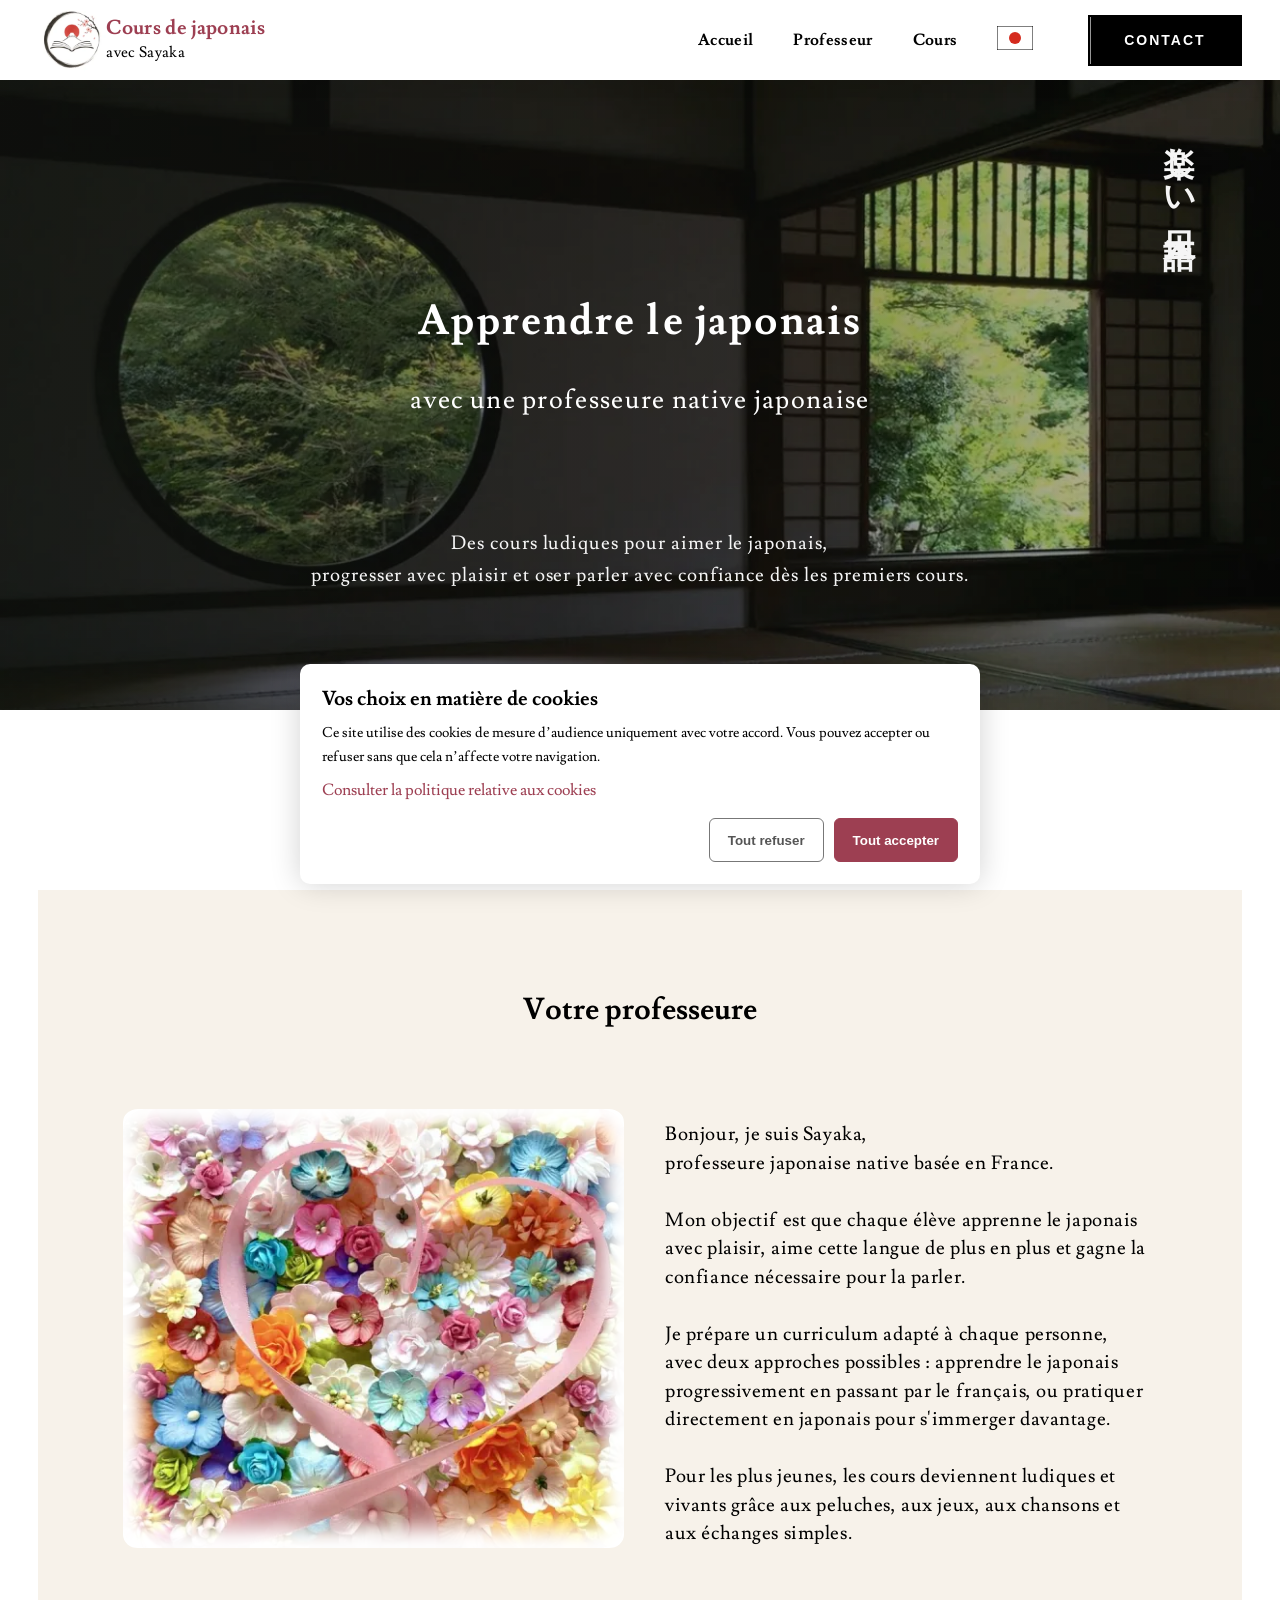
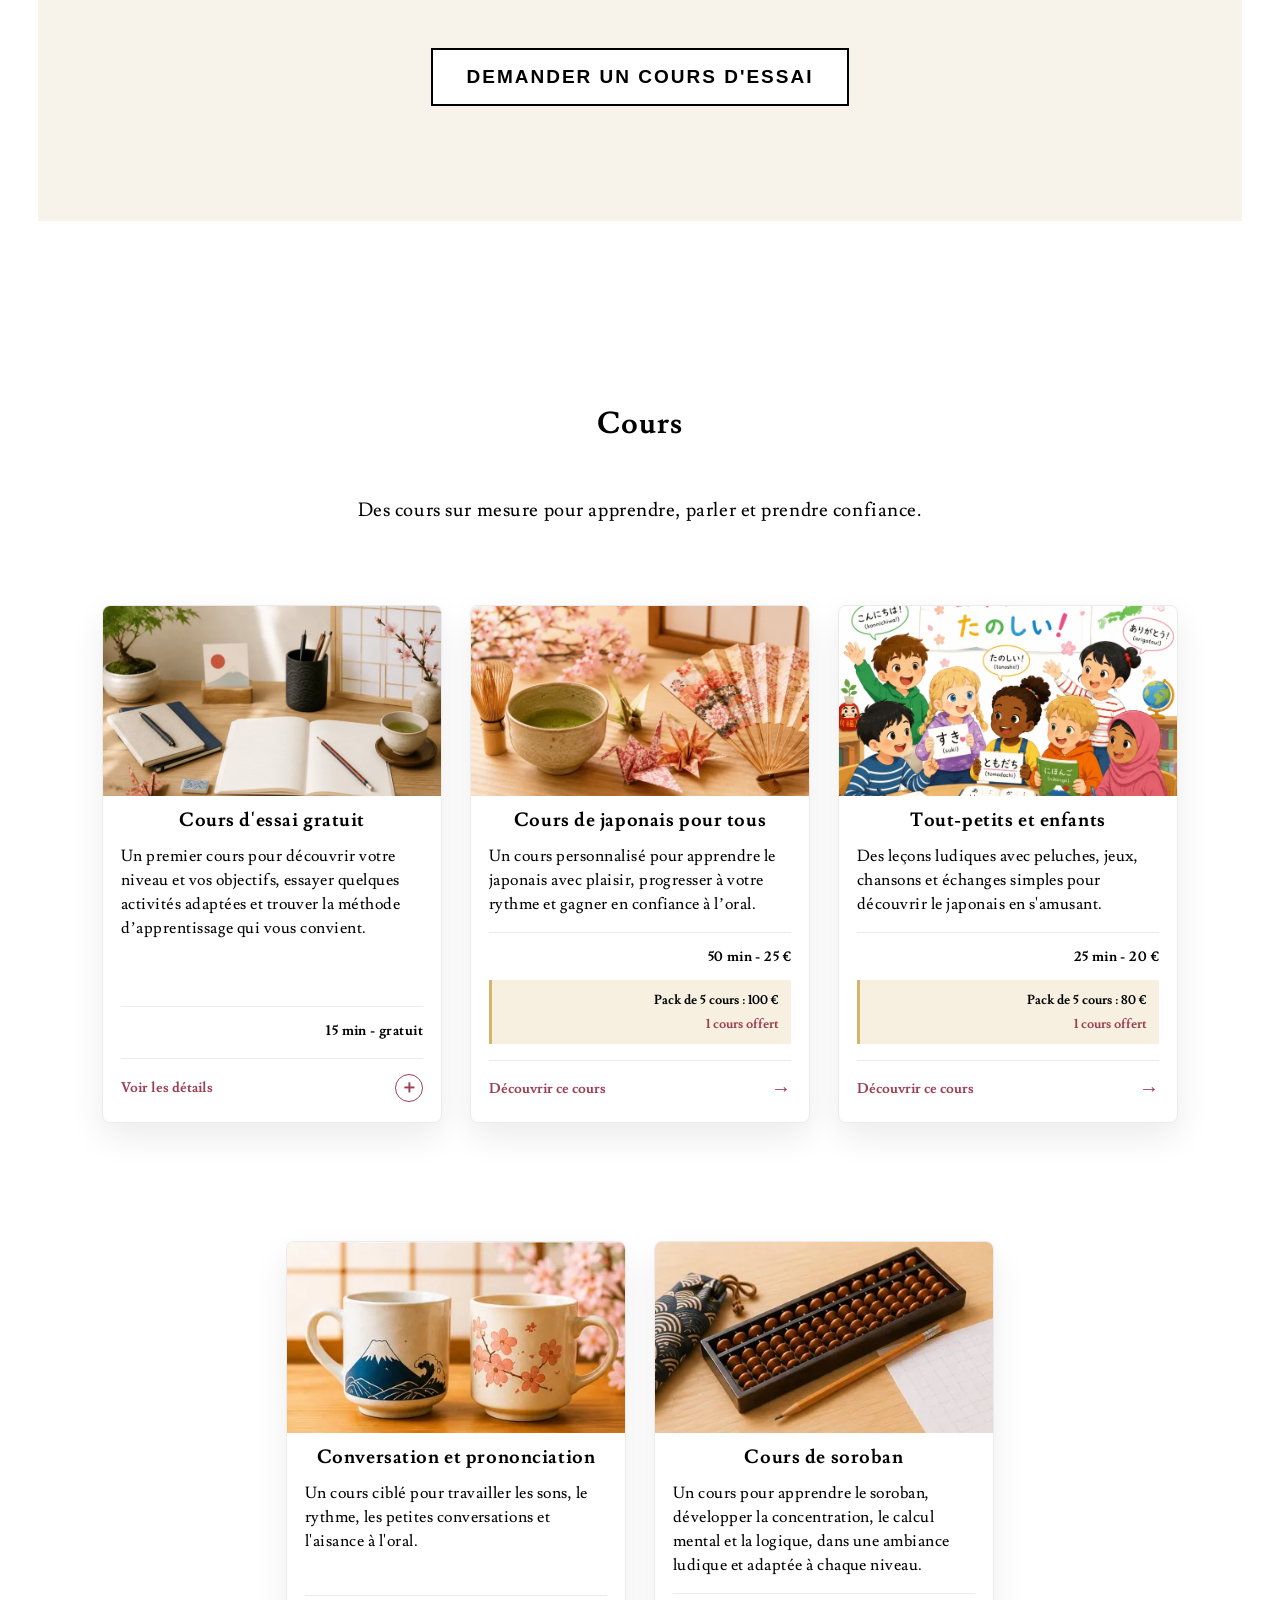
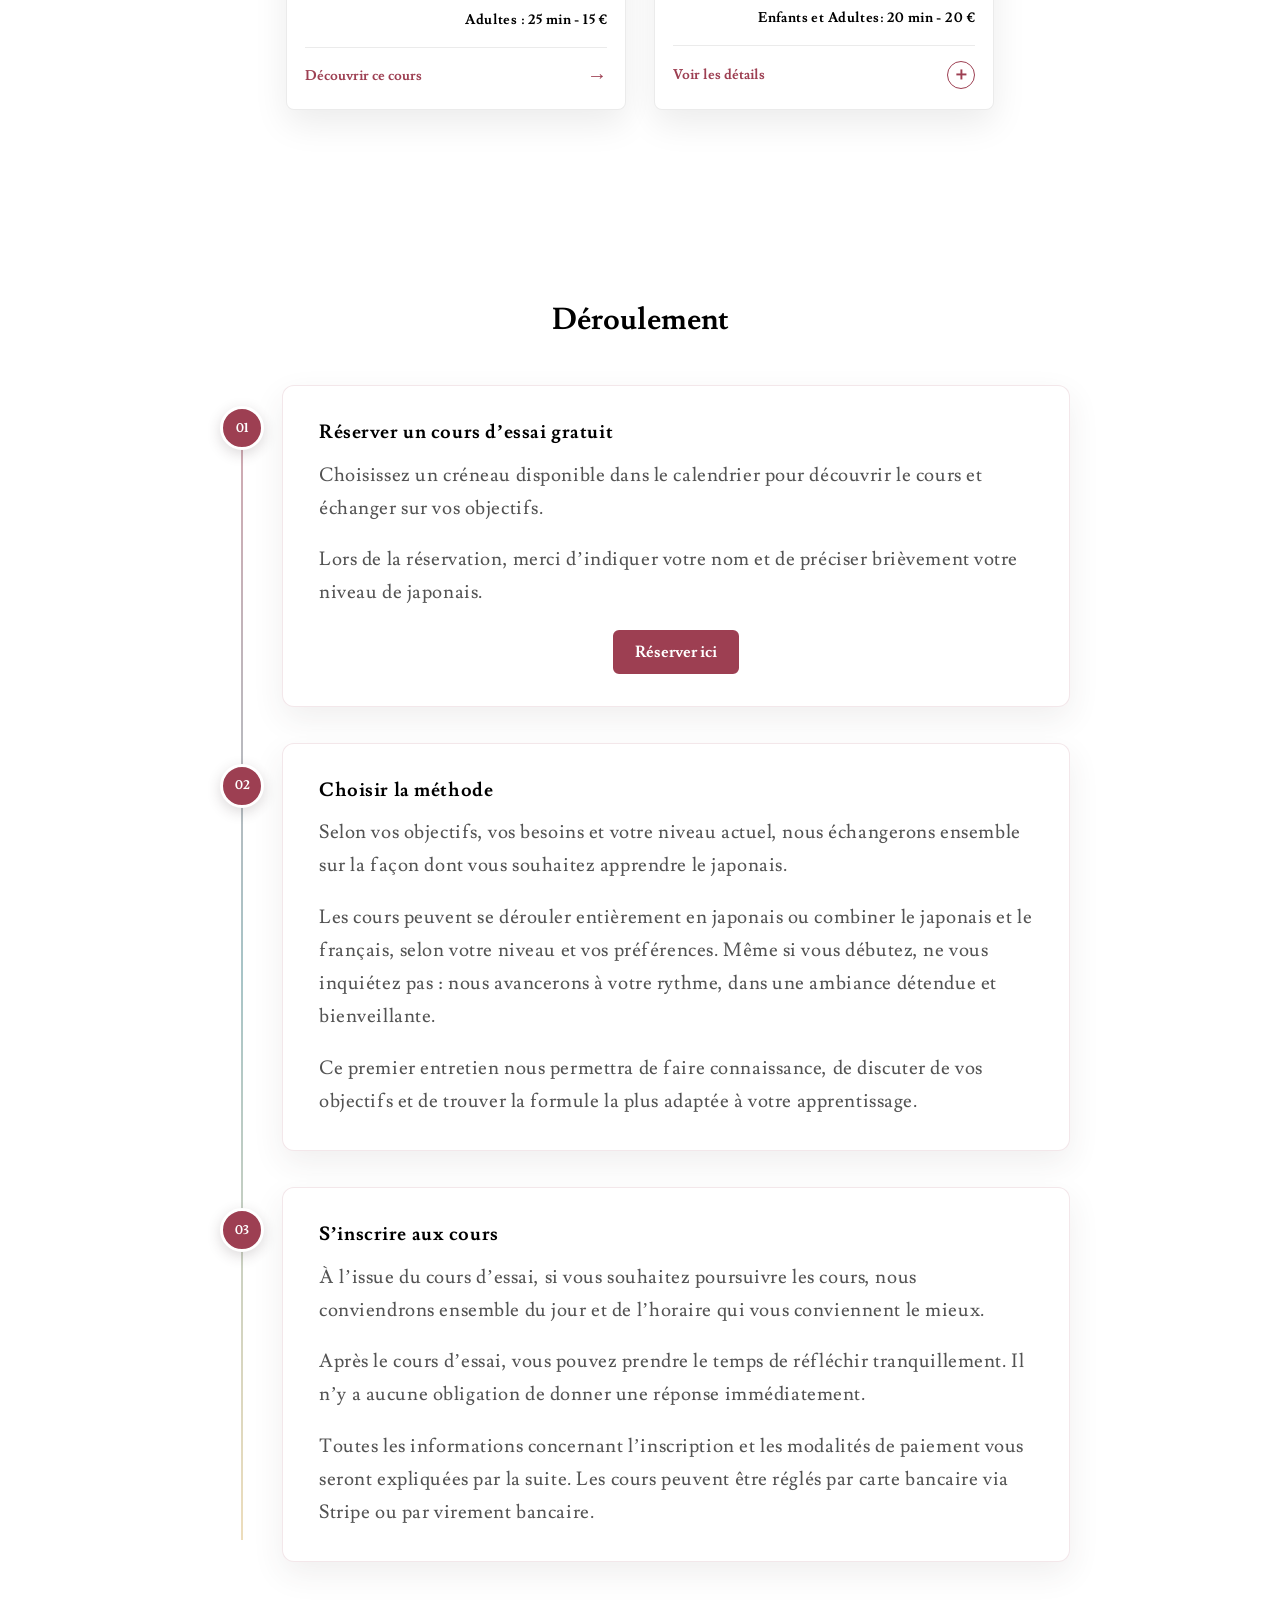
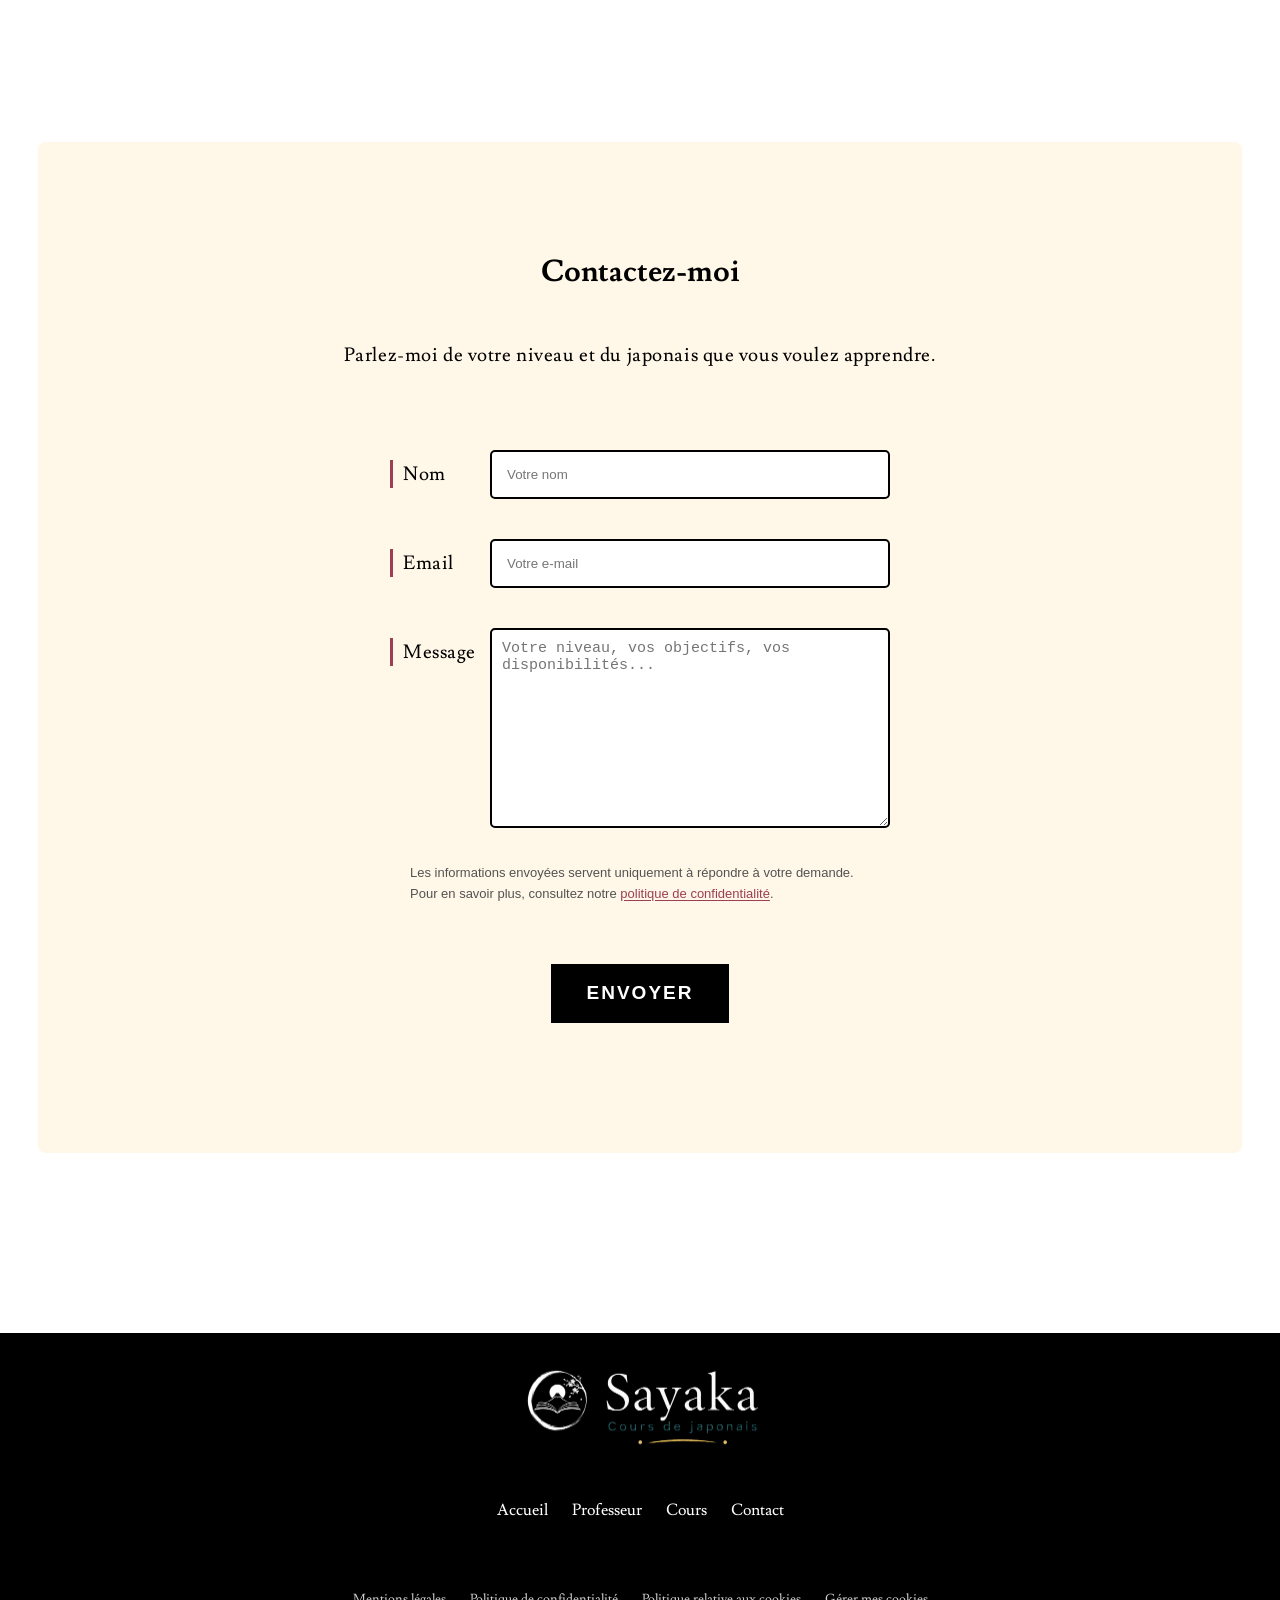
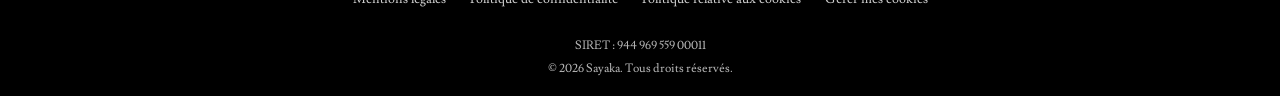
==== commit c9f15d83: "💄 update website" ====
--- a/index.html
+++ b/index.html
@@ -18,16 +18,38 @@
       name="keywords"
       content="cours japonais, japonais en ligne, prof japonaise native, apprendre japonais, cours japonais débutant"
     />
-    <link rel="icon" href="img/icon-sayaka.png" type="image/png" />
-    <link rel="stylesheet" href="./styles/vendors/reset.css" />
+    <link
+      rel="icon"
+      href="img/icon-sayaka.svg"
+      type="image/png"
+      sizes="48x48"
+    />
+    <link
+      rel="preload"
+      as="image"
+      href="img/mado1-800.webp"
+      imagesrcset="img/mado1-800.webp 800w, img/mado1-1200.webp 1200w"
+      imagesizes="100vw"
+      fetchpriority="high"
+    />
     <link rel="preconnect" href="https://fonts.googleapis.com" />
     <link rel="preconnect" href="https://fonts.gstatic.com" crossorigin />
 
     <link
-      href="https://fonts.googleapis.com/css2?family=Lusitana:wght@400;700&family=Noto+Sans+JP:wght@500&family=Zen+Old+Mincho&display=swap"
-      rel="stylesheet"
-    />
-    <link rel="stylesheet" href="./css/style.css" />
+      href="https://fonts.googleapis.com/css2?family=Lusitana:wght@400;700&amp;display=swap"
+      rel="preload"
+      as="style"
+      onload="
+        this.onload = null;
+        this.rel = 'stylesheet';
+      "
+    />
+    <noscript
+      ><link
+        rel="stylesheet"
+        href="https://fonts.googleapis.com/css2?family=Lusitana:wght@400;700&amp;display=swap"
+    /></noscript>
+    <link rel="stylesheet" href="./css/style.min.css" />
   </head>
 
   <body>
@@ -37,9 +59,11 @@
       <header class="header">
         <div class="header__inner">
           <img
-            src="img/logo-sayaka-header.png"
+            src="img/logo-sayaka-header-v2.webp"
             alt="Logo Sayaka, cours de japonais"
             class="header__logo"
+            width="204"
+            height="204"
           />
           <h1 class="header__title">
             Cours de japonais <br /><span>avec Sayaka</span>
@@ -98,9 +122,15 @@
       <main class="main">
         <div class="main__img">
           <img
-            src="img/mado1.jpg"
+            src="img/mado1-800.webp"
+            srcset="img/mado1-800.webp 800w, img/mado1-1200.webp 1200w"
+            sizes="100vw"
             alt="Fenetre d'un temple japonais"
             class="main__burner"
+            width="1200"
+            height="615"
+            fetchpriority="high"
+            decoding="async"
           />
           <p class="main__jp-title">楽しい日本語</p>
           <div class="main__text">
@@ -112,7 +142,12 @@
             plaisir et oser parler avec confiance dès les premiers cours.
           </p>
 
-          <a class="main__btn" href="#contact">
+          <a
+            class="main__btn"
+            href="https://calendly.com/sayakavincent1980/30min"
+            target="_blank"
+            rel="noopener noreferrer"
+          >
             S’inscrire à un cours d’essai
           </a>
         </div>
@@ -126,8 +161,12 @@
               <div class="about__box">
                 <div class="about__img">
                   <img
-                    src="img/love.webp"
+                    src="img/love-600.webp"
                     alt="Ruban en forme de coeur sur un fond fleuri"
+                    width="600"
+                    height="453"
+                    loading="lazy"
+                    decoding="async"
                   />
                 </div>
                 <div class="about__text">
@@ -148,7 +187,11 @@
                 </div>
               </div>
               <div class="about__btn">
-                <a class="about__a btn slid-bg" href="#contact"
+                <a
+                  class="about__a btn slid-bg"
+                  href="https://calendly.com/sayakavincent1980/30min"
+                  target="_blank"
+                  rel="noopener noreferrer"
                   >Demander un cours d'essai</a
                 >
               </div>
@@ -172,26 +215,62 @@
             <div class="flow__grid">
               <article class="flow__item">
                 <span class="flow__number">01</span>
-                <h3>Premier échange</h3>
-                <p>
-                  Nous faisons le point sur votre niveau, vos envies et vos
-                  disponibilités.
-                </p>
+                <h3>Réserver un cours d’essai gratuit</h3>
+                <p>
+                  Choisissez un créneau disponible dans le calendrier pour
+                  découvrir le cours et échanger sur vos objectifs.
+                </p>
+                <p>
+                  Lors de la réservation, merci d’indiquer votre nom et de
+                  préciser brièvement votre niveau de japonais.
+                </p>
+                <a
+                  class="flow__booking"
+                  href="https://calendly.com/sayakavincent1980/30min"
+                  target="_blank"
+                  rel="noopener noreferrer"
+                  >Réserver ici</a
+                >
               </article>
               <article class="flow__item">
                 <span class="flow__number">02</span>
-                <h3>Cours personnalisé</h3>
-                <p>
-                  Je choisis l'approche la plus adaptée : avec le français ou
-                  directement en japonais.
+                <h3>Choisir la méthode</h3>
+                <p>
+                  Selon vos objectifs, vos besoins et votre niveau actuel, nous
+                  échangerons ensemble sur la façon dont vous souhaitez
+                  apprendre le japonais.
+                </p>
+                <p>
+                  Les cours peuvent se dérouler entièrement en japonais ou
+                  combiner le japonais et le français, selon votre niveau et vos
+                  préférences. Même si vous débutez, ne vous inquiétez pas :
+                  nous avancerons à votre rythme, dans une ambiance détendue et
+                  bienveillante.
+                </p>
+                <p>
+                  Ce premier entretien nous permettra de faire connaissance, de
+                  discuter de vos objectifs et de trouver la formule la plus
+                  adaptée à votre apprentissage.
                 </p>
               </article>
               <article class="flow__item">
                 <span class="flow__number">03</span>
-                <h3>Progression suivie</h3>
-                <p>
-                  Après chaque séance, vous repartez avec des conseils simples
-                  pour pratiquer.
+                <h3>S’inscrire aux cours</h3>
+                <p>
+                  À l’issue du cours d’essai, si vous souhaitez poursuivre les
+                  cours, nous conviendrons ensemble du jour et de l’horaire qui
+                  vous conviennent le mieux.
+                </p>
+                <p>
+                  Après le cours d’essai, vous
+                  pouvez prendre le temps de réfléchir tranquillement. Il n’y a
+                  aucune obligation de donner une réponse immédiatement.
+                </p>
+                <p>
+                  Toutes les informations concernant l’inscription et les
+                  modalités de paiement vous seront expliquées par la suite. Les
+                  cours peuvent être réglés par carte bancaire via Stripe ou par
+                  virement bancaire.
                 </p>
               </article>
             </div>
@@ -275,9 +354,13 @@
         <div class="footer__container">
           <a href="index.html" class="footer__logo-link" aria-label="Accueil">
             <img
-              src="img/logo-sayaka-footer.png"
+              src="img/logo-sayaka-footer-v3.webp"
               alt="Sayaka – Cours de japonais"
               class="logo"
+              width="560"
+              height="219"
+              loading="lazy"
+              decoding="async"
             />
           </a>
 
--- a/css/style.min.css
+++ b/css/style.min.css
@@ -0,0 +1 @@
+﻿*,*:before,*:after{-webkit-box-sizing:border-box;box-sizing:border-box}*{margin:0;padding:0}html{font-size:100%}a{text-decoration:none;color:#000}img{width:100%;object-fit:cover}li{list-style:none}body{font-family:"Lusitana",Georgia,"Yu Mincho","Hiragino Mincho ProN",serif}.font-sm{font-size:13px}@media screen and (min-width: 480px){.font-sm{font-size:14px}}@media screen and (min-width: 600px){.font-sm{font-size:15px}}@media screen and (min-width: 960px){.font-sm{font-size:19px}}.font-md,.about__p,.works__main-title,.works__title,.lesson-card__text,.lesson-card__price,.flow__item>h3,.flow__item>p,.btn,.sub-title{font-size:14px;letter-spacing:.03em;line-height:1.5}@media screen and (min-width: 480px){.font-md,.about__p,.works__main-title,.works__title,.lesson-card__text,.lesson-card__price,.flow__item>h3,.flow__item>p,.btn,.sub-title{font-size:16px}}@media screen and (min-width: 600px){.font-md,.about__p,.works__main-title,.works__title,.lesson-card__text,.lesson-card__price,.flow__item>h3,.flow__item>p,.btn,.sub-title{font-size:17px}}@media screen and (min-width: 960px){.font-md,.about__p,.works__main-title,.works__title,.lesson-card__text,.lesson-card__price,.flow__item>h3,.flow__item>p,.btn,.sub-title{font-size:19px}}.font-lr,.menu-title{font-size:17px}@media screen and (min-width: 600px){.font-lr,.menu-title{font-size:23px}}.font-lg,.main-title,.confirmation__text{font-size:25px}@media screen and (min-width: 960px){.font-lg,.main-title,.confirmation__text{font-size:30px}}.main-title,.confirmation__text{font-weight:600;display:block}.sub-title{font-weight:400;display:block}.menu-title{font-weight:600;display:block}.content-width,.main__box,.confirmation__box,.header__inner,.footer__container{width:94%;margin:0 auto;max-width:1280px}.flex,.contact__form,.contact__item{display:flex;flex-direction:column}@media screen and (min-width: 600px){.flex,.contact__form,.contact__item{flex-direction:row;flex-wrap:wrap;justify-content:space-between}}.mb-sm,.about__title{margin-top:5px;margin-bottom:30px}@media screen and (min-width: 600px){.mb-sm,.about__title{margin-bottom:50px;margin-top:10px}}@media screen and (min-width: 960px){.mb-sm,.about__title{margin-top:20px;margin-bottom:80px}}.mb-md,.works__item{margin-bottom:50px}@media screen and (min-width: 600px){.mb-md,.works__item{margin-bottom:70px}}@media screen and (min-width: 960px){.mb-md,.works__item{margin-bottom:90px}}.mb-lg,.main__img,.about,.flow,.contact{margin-bottom:80px}@media screen and (min-width: 960px){.mb-lg,.main__img,.about,.flow,.contact{margin-bottom:180px}}.pb-sm{padding-bottom:16px}.pb-lg,.works{padding-bottom:40px}@media screen and (min-width: 960px){.pb-lg,.works{padding-bottom:100px}}.footer{background-color:#000;color:#fff;padding:20px 20px 20px}.footer__container{display:flex;flex-direction:column;align-items:center;gap:28px}.footer__nav{margin:10px 0}@media screen and (min-width: 600px){.footer__nav{margin:10px 0 40px}}.footer__ul,.footer__legal-list{display:flex;flex-wrap:wrap;justify-content:center;gap:14px 24px;margin:0;padding:0;list-style:none}.footer__li,.footer__legal a,.footer__cookie-settings{color:#fff;font:inherit;text-decoration:none}.footer__legal a,.footer__cookie-settings{font-size:13px;opacity:.8}.footer__legal a:hover,.footer__cookie-settings:hover{opacity:1;text-decoration:underline}.footer__cookie-settings{padding:0;border:0;background:rgba(0,0,0,0);cursor:pointer}.footer__siret{margin-top:30px;font-size:12px;text-align:center;opacity:.7}.footer__copyright{margin-top:8px;font-size:12px;text-align:center;opacity:.7}.cookie-banner{position:fixed;right:16px;bottom:16px;left:16px;z-index:9999;max-width:680px;margin:0 auto;padding:22px;border-radius:10px;background-color:#fff;box-shadow:0 0 30px rgba(0,0,0,.18);color:#000;text-align:left}.cookie-banner__title{margin:0 0 10px;font-size:20px}.cookie-banner__text{margin-bottom:10px;font-size:14px;line-height:1.7}.cookie-banner__link{display:inline-block;margin-bottom:18px;color:#9d3f52}.cookie-banner__actions{display:flex;flex-direction:column;gap:10px}@media screen and (min-width: 600px){.cookie-banner__actions{flex-direction:row;justify-content:flex-end}}.cookie-banner__button{min-height:44px;padding:10px 18px;border:1px solid #9d3f52;border-radius:6px;background-color:#fff;color:#9d3f52;cursor:pointer;font-weight:700}.cookie-banner__button--accept{background-color:#9d3f52;color:#fff}.cookie-banner__button--settings{border-color:#777;color:#555}.logo{display:block;width:min(72vw,280px);height:auto}.header{position:fixed;top:0;left:0;z-index:1000;display:flex;align-items:center;background-color:#fff;height:80px;width:100%;letter-spacing:.02em;box-shadow:0 4px 18px rgba(0,0,0,.06)}.header__inner{display:flex;justify-content:space-between;align-items:center;height:100%}.header__logo{width:68px;height:auto}.header__title{margin-right:auto;text-align:left;line-height:1.15;font-size:16px;font-weight:700;color:#9d3f52}.header__title>span{color:#000;font-size:13px;font-weight:400}@media screen and (min-width: 600px){.header__title{font-size:20px}.header__title>span{font-size:15px}}.header__nav{display:none;height:100%}@media screen and (min-width: 960px){.header__nav{display:flex;justify-content:space-between}}.header__ul{display:flex;align-items:center}.header__li{position:relative;margin:10px;padding:10px;font-weight:700;transition:all .3s}.header__li::after{position:absolute;left:0;content:"";width:100%;height:2px;background:#000;bottom:-1px;transform:scale(0, 1);transform-origin:center top;transition:transform .3s}.header__li:hover{color:#9d3f52}.header__li:hover::after{transform:scale(1, 1)}.header__btn{margin-left:35px;display:flex;align-items:center}.header__a{font-size:14px;display:inline-block;font-family:Arial,Helvetica,sans-serif;border:1px solid #000;margin:0 !important;white-space:nowrap}body.header__menuOpen{overflow:hidden}@media screen and (min-width: 960px){body.header__menuOpen{overflow:auto}}.header__menuOpen #container{transform:none;box-shadow:none}.header__menuOpen .menuMobile{transform:translateX(0);opacity:1;visibility:visible}.header__menuOpen .menuMobile__cover{opacity:1;visibility:visible}.header__menuOpen .menuMobile__btn>span:nth-child(1){transform:translateY(12px) rotate(135deg)}.header__menuOpen .menuMobile__btn>span:nth-child(2){visibility:hidden}.header__menuOpen .menuMobile__btn>span:nth-child(3){transform:translateY(-12px) rotate(-135deg)}.menuMobile{position:fixed;top:80px;right:0;bottom:0;z-index:3;width:min(84vw,360px);padding:20px 22px;overflow-y:auto;background-color:#fff;box-shadow:-8px 14px 30px rgba(0,0,0,.18);transform:translateX(105%);opacity:0;visibility:hidden;transition:transform .3s ease,opacity .25s ease,visibility .25s ease}@media screen and (min-width: 960px){.menuMobile{display:none}}.menuMobile__cover{position:fixed;top:80px;right:0;bottom:0;left:0;background-color:rgba(0,0,0,.42);opacity:0;visibility:hidden;transition:opacity .25s ease,visibility .25s ease}@media screen and (min-width: 960px){.menuMobile__cover{display:none}}.menuMobile__main{margin:0;padding:0}.menuMobile__item{display:block;position:relative;padding:0;border-bottom:1px solid rgba(0,0,0,.1)}.menuMobile__item::after{position:absolute;left:0;content:"";width:100%;height:2px;background:#000;bottom:-1px;transform:scale(0, 1);transform-origin:center top;transition:transform .3s}.menuMobile__item:hover::after{transform:scale(1, 1)}.menuMobile__link{display:flex;align-items:center;min-height:58px;margin:0;padding:12px 8px;color:#000;font-weight:700}.menuMobile__btn{background-color:rgba(0,0,0,0);border:none;cursor:pointer;margin-right:20px;padding:8px}@media screen and (min-width: 960px){.menuMobile__btn{display:none}}.menuMobile__btn>span{background-color:#000;width:35px;height:3px;display:block;margin-bottom:9px;transition:transform .5s}.menuMobile__btn>span:last-child{margin-bottom:0px}.loader{position:fixed;width:100%;height:100%;top:0;left:0;right:0;bottom:0;z-index:100;background:#fff;display:flex;justify-content:center;flex-wrap:wrap;align-items:center;animation-name:loaderBack;animation-duration:3s;animation-timing-function:ease;animation-delay:0s;animation-iteration-count:1;animation-direction:normal;animation-fill-mode:forwards;opacity:0}.loader__bloc{margin:auto;width:60px;height:60px;text-align:center;letter-spacing:-2px}.loader__bloc>div{width:6px;height:50px;display:inline-block;animation-name:loader;animation-duration:3s;animation-timing-function:ease-in-out;animation-delay:0s;animation-iteration-count:2;animation-direction:normal;animation-fill-mode:forwards}.loader__bloc>div:nth-child(1){animation-delay:-2.9s}.loader__bloc>div:nth-child(2){animation-delay:-2.7s}.loader__bloc>div:nth-child(3){animation-delay:-2.5s}.loader__bloc>div:nth-child(4){animation-delay:-2.3s}.loader__bloc>div:nth-child(5){animation-delay:-2.1s}.loader__bloc>div:nth-child(6){animation-delay:-1.9s}.loader__bloc>div:nth-child(-n+2){background-color:#9d3f52}.loader__bloc>div:nth-child(n+3){background-color:#3d7d83}.loader__bloc>div:nth-child(n+5){background-color:#d7b46a}.coverSlide{position:relative}.coverSlide::after{content:"";position:absolute;z-index:2;top:0;left:0;right:0;bottom:0;background-color:rgba(0,61,125,.1);opacity:0}.coverSlide.inview::after{opacity:1;animation-name:coverSlide;animation-duration:1.6s;animation-timing-function:ease;animation-delay:0s;animation-iteration-count:1;animation-direction:normal;animation-fill-mode:both}.imgZoom{opacity:0}.inview .imgZoom{opacity:1;transition:transform .3s ease;animation-name:imgShow;animation-duration:1.6s;animation-timing-function:ease;animation-delay:0s;animation-iteration-count:1;animation-direction:normal;animation-fill-mode:none}.inview .imgZoom:hover{transform:scale(1.05)}img{max-width:100%;vertical-align:bottom}.hoverDarken::before{content:"";position:absolute;top:0;left:0;width:100%;height:100%;z-index:3;transition:background-color .3s ease;pointer-events:none;border-radius:1%}.hoverDarken:hover::before{background-color:rgba(255,255,255,.3)}.animate-title,.tween-animate{opacity:0}.animate-title.inview,.tween-animate.inview{opacity:1}.animate-title.inview .char,.tween-animate.inview .char{display:inline-block}.animate-title .char,.tween-animate .char{opacity:0}.animate-title.inview .char{display:inline-block;animation-name:animate-chars;animation-duration:.5s;animation-timing-function:cubic-bezier(0.39, 1.57, 0.58, 1);animation-delay:0s;animation-iteration-count:1;animation-direction:normal;animation-fill-mode:both}.animate-title.inview .char:nth-child(1){animation-delay:.04s}.animate-title.inview .char:nth-child(2){animation-delay:.08s}.animate-title.inview .char:nth-child(3){animation-delay:.12s}.animate-title.inview .char:nth-child(4){animation-delay:.16s}.animate-title.inview .char:nth-child(5){animation-delay:.2s}.animate-title.inview .char:nth-child(6){animation-delay:.24s}.animate-title.inview .char:nth-child(7){animation-delay:.28s}.animate-title.inview .char:nth-child(8){animation-delay:.32s}.animate-title.inview .char:nth-child(9){animation-delay:.36s}.animate-title.inview .char:nth-child(10){animation-delay:.4s}.animate-title.inview .char:nth-child(11){animation-delay:.44s}.animate-title.inview .char:nth-child(12){animation-delay:.48s}.animate-title.inview .char:nth-child(13){animation-delay:.52s}.animate-title.inview .char:nth-child(14){animation-delay:.56s}.animate-title.inview .char:nth-child(15){animation-delay:.6s}.animate-title.inview .char:nth-child(16){animation-delay:.64s}.animate-title.inview .char:nth-child(17){animation-delay:.68s}.animate-title.inview .char:nth-child(18){animation-delay:.72s}.animate-title.inview .char:nth-child(19){animation-delay:.76s}.animate-title.inview .char:nth-child(20){animation-delay:.8s}.animate-title.inview .char:nth-child(21){animation-delay:.84s}.animate-title.inview .char:nth-child(22){animation-delay:.88s}.animate-title.inview .char:nth-child(23){animation-delay:.92s}.animate-title.inview .char:nth-child(24){animation-delay:.96s}.animate-title.inview .char:nth-child(25){animation-delay:1s}.animate-title.inview .char:nth-child(26){animation-delay:1.04s}.animate-title.inview .char:nth-child(27){animation-delay:1.08s}.animate-title.inview .char:nth-child(28){animation-delay:1.12s}.animate-title.inview .char:nth-child(29){animation-delay:1.16s}.animate-title.inview .char:nth-child(30){animation-delay:1.2s}.animate-title.inview .char:nth-child(31){animation-delay:1.24s}.animate-title.inview .char:nth-child(32){animation-delay:1.28s}.animate-title.inview .char:nth-child(33){animation-delay:1.32s}.animate-title.inview .char:nth-child(34){animation-delay:1.36s}.animate-title.inview .char:nth-child(35){animation-delay:1.4s}.animate-title.inview .char:nth-child(36){animation-delay:1.44s}.animate-title.inview .char:nth-child(37){animation-delay:1.48s}.animate-title.inview .char:nth-child(38){animation-delay:1.52s}.animate-title.inview .char:nth-child(39){animation-delay:1.56s}.animate-title.inview .char:nth-child(40){animation-delay:1.6s}.animate-title.inview .char:nth-child(41){animation-delay:1.64s}.animate-title.inview .char:nth-child(42){animation-delay:1.68s}.animate-title.inview .char:nth-child(43){animation-delay:1.72s}.animate-title.inview .char:nth-child(44){animation-delay:1.76s}.animate-title.inview .char:nth-child(45){animation-delay:1.8s}.animate-title.inview .char:nth-child(46){animation-delay:1.84s}.animate-title.inview .char:nth-child(47){animation-delay:1.88s}.animate-title.inview .char:nth-child(48){animation-delay:1.92s}.animate-title.inview .char:nth-child(49){animation-delay:1.96s}.animate-title.inview .char:nth-child(50){animation-delay:2s}.btn{background-color:#fff;border:2px solid #000;color:#000;margin:50px 0;padding:13px 34px;font-weight:600;transition:all .3s;z-index:1;letter-spacing:2px;text-transform:uppercase;cursor:pointer}.btn.slid-bg{position:relative;overflow:hidden}.btn.slid-bg::before{content:"";display:inline-block;width:100%;height:100%;background-color:#000;border:2px solid #000;position:absolute;top:0;left:0;transform:translateX(-100%);transition:transform .3s;z-index:-1}.btn.slid-bg:hover{color:#fff}.btn.slid-bg:hover::before{transform:none}.btn.reverse-slid-bg{position:relative;overflow:hidden;background-color:#000;color:#fff}.btn.reverse-slid-bg::before{content:"";display:inline-block;width:100%;height:100%;background-color:#fff;position:absolute;top:0;left:0;transform:translateX(-100%);transition:transform .3s;z-index:-1}.btn.reverse-slid-bg:hover{color:#000;box-shadow:5px 5px 10px 0 rgba(0,0,0,.5)}.btn.reverse-slid-bg:hover::before{transform:none}.contact{background-color:#fff7e8;border-radius:8px;padding:50px 0 10px}.contact__title{margin:60px 0 30px}@media screen and (min-width: 960px){.contact__title{margin:60px 0 50px}}.contact__p{margin-bottom:80px;font-weight:300}.contact__form{flex-direction:column;align-items:center;margin:70px auto}@media screen and (min-width: 600px){.contact__form{width:460px}}@media screen and (min-width: 960px){.contact__form{width:700px}}.contact__item{flex-direction:column;margin-bottom:40px}@media screen and (min-width: 600px){.contact__item{display:block}}.contact__label{text-align:left;width:100px;margin:10px 0;border-left:3px solid #9d3f52;padding-left:10px}@media screen and (min-width: 600px){.contact__label{float:left}}.contact__inputs{border:2px solid #000;width:280px;padding:15px;border-radius:5px}@media screen and (min-width: 600px){.contact__inputs{width:400px}}.contact textarea{border:2px solid #000;border-radius:5px;padding:10px;height:150px;width:280px;font-size:15px}@media screen and (min-width: 600px){.contact textarea{height:200px;width:400px}}.contact__privacy{width:min(90%,460px);margin:-10px auto 10px;color:#535353;font:13px/1.6 Arial,Helvetica,sans-serif;text-align:left}.contact__privacy a{color:#9d3f52;text-decoration:underline;text-underline-offset:2px}.jp__label{font-size:14px;margin-top:10px}.confirm{position:fixed;top:0;left:0;width:100%;height:100%;background:rgba(0,0,0,.5);z-index:5;margin-bottom:0;text-align:center}.confirm__main{height:450px}.confirm__li{color:gray}.confirmation{width:90%;border-top:2px solid #000;position:fixed;top:50%;left:50%;transform:translate(-50%, -50%);background:#fff;padding:20px;box-shadow:0 2px 10px rgba(0,0,0,.1);z-index:10}.confirmation__box{text-align:center;padding:50px 0}.confirmation__text{margin:50px 2px;font-size:22px}@media screen and (min-width: 480px){.confirmation__text{font-size:30px}}.confirmation__btn{box-shadow:5px 5px 10px 0 rgba(62,61,61,.5);transition:.5s}.confirmation__btn:hover{background-color:#000;color:#fff}#about,#works,#contact{scroll-margin-top:calc(80px + 16px)}#container{position:relative;z-index:2;transition:all .5s;transition:transform .5s;text-align:center}.textAnimationName{font-weight:700;font-size:20px;margin-bottom:3%;letter-spacing:.05em}@media screen and (min-width: 480px){.textAnimationName{font-size:26px}}@media screen and (min-width: 600px){.textAnimationName{font-size:30px}}@media screen and (min-width: 960px){.textAnimationName{font-size:42px}}.textAnimation{letter-spacing:.05em;font-size:14px;margin:2% 0 0}@media screen and (min-width: 480px){.textAnimation{font-size:18px}}@media screen and (min-width: 600px){.textAnimation{font-size:22px}}@media screen and (min-width: 960px){.textAnimation{font-size:26px}}.text-jp{font-family:"Yu Mincho","Hiragino Mincho ProN",serif;font-weight:900}.text-jp-sub{font-weight:400}.fadein{opacity:0;transform:translateY(32px);will-change:opacity,transform}.fadein.show{transform:translateY(0);opacity:1;transition:opacity 2s ease,transform 2s ease;width:100%;margin:auto;margin-bottom:50px}@media screen and (min-width: 600px){.fadein.show{margin-bottom:80px}}.p{font-size:1.1rem;letter-spacing:.05em;line-height:1.8}.main{padding-top:80px}.main__img{position:relative}.main__img::before{content:"";position:absolute;top:0;left:0;width:100%;height:100%;z-index:1;background:linear-gradient(90deg, rgba(20, 21, 18, 0.68), rgba(20, 21, 18, 0.3));pointer-events:none}.main__text{position:absolute;width:90%;top:50%;left:50%;-ms-transform:translate(-50%, -50%);-webkit-transform:translate(-50%, -50%);transform:translate(-50%, -50%);z-index:2;color:#fff}.main__p{position:absolute;top:70%;left:50%;width:80%;max-width:760px;-ms-transform:translate(-50%, -50%);-webkit-transform:translate(-50%, -50%);transform:translate(-50%, -50%);z-index:2;color:#f5f5f5;letter-spacing:.05em;line-height:1.7}@media screen and (min-width: 600px){.main__p{width:90%;top:74%}}@media screen and (min-width: 960px){.main__p{top:76%}}.main__p-jp{width:93%}.main__jp-title{position:absolute;top:5%;right:5%;z-index:2;padding:10px;color:#f5f5f5;letter-spacing:.05em;line-height:1.7;writing-mode:vertical-rl;text-orientation:upright;text-align:justify;letter-spacing:.1em;font-size:min(5vw,20px);font-weight:900;font-family:"Yu Mincho","Hiragino Mincho ProN",serif}@media screen and (min-width: 600px){.main__jp-title{font-size:32px}}.main__btn{position:absolute;bottom:clamp(18px,5vw,46px);left:50%;display:inline-flex;align-items:center;justify-content:center;width:min(100% - 32px,320px);min-height:48px;padding:13px 22px;border:1px solid rgba(255,255,255,.72);background:linear-gradient(135deg, #9d3f52, #7c3144);box-shadow:0 6px 18px rgba(0,0,0,.12);transform:translateX(-50%);z-index:2;color:#fff;font-weight:700;letter-spacing:.04em;line-height:1.35;text-align:center;text-decoration:none;overflow:hidden;transition:background .3s ease,box-shadow .3s ease;animation:floatBtn 3s ease-in-out infinite}@media screen and (min-width: 600px){.main__btn{bottom:16px;width:auto;min-width:320px;padding:15px 34px}}@media screen and (min-width: 960px){.main__btn{bottom:-115px}}.main__btn::before{content:"";position:absolute;top:0;left:-120%;width:120%;height:100%;background:rgba(255,255,255,.35);pointer-events:none;transform:skewX(-20deg);opacity:0}.main__btn:hover{background:linear-gradient(135deg, #7c3144, #9d3f52);box-shadow:0 0 18px rgba(124,49,68,.35),0 0 36px rgba(124,49,68,.2);transform:translateX(-50%) scale(1.03)}.main__btn:hover::before{animation:shine 1.5s ease-in-out infinite;opacity:1}.main__btn:focus-visible{outline:3px solid #d7b46a;outline-offset:4px}.main__burner{display:block;width:100%;height:58vh;min-height:380px}@media screen and (min-width: 480px){.main__burner{height:70vh}}.about{padding-top:0px;text-align:center}.about__title{margin-top:20px}.about__box{display:flex;flex-direction:column;gap:20px}@media screen and (min-width: 960px){.about__box{gap:3%;flex-direction:row;justify-content:space-around;margin-bottom:50px}}.about__inner{background-color:#f7f2ea;padding:15px}@media screen and (min-width: 600px){.about__inner{padding:80px 7% 60px}}.about__img{width:100%;position:relative;height:auto}.about__img::after{content:"";position:absolute;top:0;bottom:0;left:0;right:0;border-radius:3%;box-shadow:inset 0px 0px 20px 20px #fff}@media screen and (min-width: 960px){.about__img{flex-basis:50%}}.about__img>img{object-fit:contain;width:100%;height:100%;border-radius:8px;object-fit:cover;border-radius:5%}.about__text{padding:0% 10px}@media screen and (min-width: 960px){.about__text{flex-basis:50%}}.about__p{text-align:justify;font-weight:500}@media screen and (min-width: 960px){.about__p{text-align:left;padding-top:11px}}.about__btn{margin-top:0px}.about__a{display:inline-block;font-family:Arial,Helvetica,sans-serif}.works{padding-top:0px;text-align:center}.works__item{width:100%;max-width:360px}@media screen and (min-width: 600px){.works__item{flex:0 1 calc(50% - 18px)}}@media screen and (min-width: 960px){.works__item{flex-basis:calc(33.333% - 24px);max-width:340px}}.works__main-title{font-weight:700;margin:10px 0;text-align:center}@media screen and (min-width: 600px){.works__main-title{margin:10px 0 20px}}@media screen and (min-width: 960px){.works__main-title{margin:10px 0 50px}}.works__title{font-weight:700;margin:10px 0;text-align:center}.lessons{align-items:stretch;gap:22px;justify-content:center}@media screen and (min-width: 600px){.lessons{gap:28px}}.lesson-card{background-color:#fff;border:1px solid rgba(0,0,0,.08);border-radius:8px;box-shadow:0 14px 35px rgba(0,0,0,.08);display:flex;flex-direction:column;overflow:hidden;padding-bottom:20px;position:relative;text-align:left;cursor:pointer;transition:border-color .25s ease,box-shadow .25s ease,transform .25s ease}.lesson-card:hover,.lesson-card--open{border-color:rgba(124,49,68,.3);box-shadow:0 18px 42px rgba(0,0,0,.12)}.lesson-card__image{aspect-ratio:16/10;background-color:#f7f2ea;overflow:hidden}@media screen and (min-width: 600px){.lesson-card__image{aspect-ratio:16/9}}.lesson-card__image>img{display:block;height:100%;object-fit:cover;width:100%}.lesson-card__zoom{opacity:1;transition:transform .5s cubic-bezier(0.25, 0.8, 0.25, 1)}.lesson-card__zoom:hover{transform:scale(1.2)}.lesson-card__text{flex:1;font-size:13px;padding:0 18px;text-align:left}@media screen and (min-width: 600px){.lesson-card__text{font-size:15px}}@media screen and (min-width: 960px){.lesson-card__text{font-size:16px}}.lesson-card__price{border-top:1px solid rgba(0,0,0,.08);color:#000;font-size:13px;font-weight:700;margin:16px 18px 0;padding-top:14px;text-align:right}@media screen and (min-width: 600px){.lesson-card__price{font-size:14px}}.lesson-card__package{background-color:rgba(215,180,106,.2);border-left:3px solid #d7b46a;color:#000;font-size:13px;font-weight:700;line-height:1.55;margin:12px 18px 0;padding:10px 12px;text-align:right}.lesson-card__package-benefit{color:#9d3f52;display:block;margin-top:4px}.lesson-card__toggle{align-items:center;background:rgba(0,0,0,0);border:0;border-top:1px solid rgba(0,0,0,.08);color:#9d3f52;cursor:pointer;display:flex;font:inherit;font-size:14px;font-weight:700;justify-content:space-between;margin:16px 18px 0;padding:15px 0 0;text-align:left}.lesson-card__toggle:focus-visible{outline:3px solid #d7b46a;outline-offset:5px}.lesson-card__toggle-icon{align-items:center;border:1px solid currentColor;border-radius:50%;display:inline-flex;flex:0 0 28px;font-size:18px;height:28px;justify-content:center;line-height:1;margin-left:12px}.lesson-card__details{cursor:default;margin:16px 18px 0}.lesson-card__details-list{background-color:#f7f2ea;border-radius:8px;padding:18px}.lesson-card__details-list>dt{color:#9d3f52;font-size:13px;font-weight:700;margin-top:14px}.lesson-card__details-list>dt:first-child{margin-top:0}.lesson-card__details-list>dd{font-size:13px;line-height:1.65;margin-top:4px}.lesson-card__book{align-items:center;background-color:#9d3f52;border:2px solid #9d3f52;border-radius:6px;color:#fff;display:flex;font-weight:700;justify-content:center;margin-top:16px;min-height:46px;padding:10px 16px;text-align:center;transition:background-color .2s ease,color .2s ease}.lesson-card__book:hover{background-color:#fff;color:#9d3f52}.lesson-card__book:focus-visible{outline:3px solid #d7b46a;outline-offset:3px}.lesson-card__more{align-items:center;border-top:1px solid rgba(0,0,0,.08);color:#9d3f52;display:flex;font-size:14px;font-weight:700;justify-content:space-between;margin:16px 18px 0;padding-top:15px}.lesson-card__more::before{content:"";position:absolute;inset:0}.lesson-card__more::after{content:"→";font-size:20px;margin-left:12px;transition:transform .2s ease}.lesson-card__more:hover::after{transform:translateX(4px)}.lesson-card__more:focus-visible{outline:3px solid #d7b46a;outline-offset:-5px}.flow{text-align:center}.flow__grid{display:grid;position:relative;gap:30px;width:min(100%,860px);margin:46px auto 0}.flow__grid::before{content:"";position:absolute;top:22px;bottom:22px;left:21px;width:2px;background:linear-gradient(to bottom, #9d3f52, #3d7d83, #d7b46a);opacity:.45}@media screen and (min-width: 600px){.flow__grid{gap:36px}.flow__grid::before{left:31px}}.flow__item{--flow-delay: 0s;position:relative;z-index:1;margin-left:54px;padding:26px 22px;border:1px solid rgba(157,63,82,.12);border-radius:12px;background-color:#fff;box-shadow:0 12px 32px rgba(61,46,50,.08);text-align:left;transition:opacity .7s ease var(--flow-delay),transform .7s ease var(--flow-delay),box-shadow .25s ease}@media screen and (min-width: 600px){.flow__item{margin-left:72px;padding:32px 36px}}.flow__item:hover{box-shadow:0 16px 38px rgba(61,46,50,.12)}.flow__item.flow-reveal{opacity:0;transform:translateY(28px)}.flow__item.flow-reveal.flow-visible{opacity:1;transform:translateY(0)}.flow__item:nth-child(2){--flow-delay: 0.12s}.flow__item:nth-child(3){--flow-delay: 0.24s}.flow__item>h3{color:#000;font-weight:700;margin-bottom:12px}.flow__item>p{color:#535353;line-height:1.75}.flow__item>p+p{margin-top:16px}@media screen and (min-width: 600px){.flow__item>p+p{margin-top:18px}}.flow__number{position:absolute;top:14px;left:-55px;display:inline-flex;align-items:center;justify-content:center;width:44px;height:44px;border:3px solid #fff;border-radius:50%;background-color:#9d3f52;box-shadow:0 4px 14px rgba(61,46,50,.18);color:#fff;font-size:13px;font-weight:700;line-height:1}@media screen and (min-width: 600px){.flow__number{top:20px;left:-63px}}.flow__booking{display:flex;align-items:center;justify-content:center;min-height:44px;width:fit-content;margin:20px auto 0;padding:10px 20px;border:2px solid #9d3f52;border-radius:6px;background-color:#9d3f52;color:#fff;font-weight:700;transition:background-color .2s ease,color .2s ease}.flow__booking:hover{background-color:#fff;color:#9d3f52}.flow__booking:focus-visible{outline:3px solid #d7b46a;outline-offset:3px}@media(prefers-reduced-motion: reduce){.flow__item,.flow__item.flow-reveal,.flow__item.flow-reveal.flow-visible{opacity:1;transform:none;transition:none}}.legal-page{min-height:calc(100vh - 80px);padding:128px 0 80px;background:#f7f2ea;color:#292526;text-align:left}.legal-page__container{width:min(92%,880px);margin:0 auto;padding:34px 22px;border:1px solid rgba(157,63,82,.14);border-radius:14px;background:#fff;box-shadow:0 14px 45px rgba(61,46,50,.07)}@media screen and (min-width: 600px){.legal-page__container{padding:56px 64px}}.legal-page__eyebrow{margin-bottom:10px;color:#9d3f52;font-size:13px;font-weight:700;letter-spacing:.12em;text-transform:uppercase}.legal-page h1{margin-bottom:12px;color:#9d3f52;font-size:clamp(30px,5vw,46px);line-height:1.15}.legal-page__updated{margin-bottom:42px;color:#6b6365;font-size:14px}.legal-page__intro{margin-bottom:38px;padding:20px;border-left:4px solid #d7b46a;background:#fffdfa}.legal-page section+section{margin-top:36px}.legal-page h2{margin-bottom:14px;color:#9d3f52;font-size:23px;line-height:1.3}.legal-page h3{margin:22px 0 8px;font-size:18px}.legal-page p,.legal-page li,.legal-page td,.legal-page th{font-family:Arial,Helvetica,sans-serif;font-size:15px;line-height:1.75}.legal-page p+p{margin-top:12px}.legal-page ul{margin:10px 0 0 22px}.legal-page li{list-style:disc}.legal-page a{color:#9d3f52;text-decoration:underline;text-underline-offset:3px}.legal-page__table-wrap{margin-top:16px;overflow-x:auto}.legal-page table{width:100%;border-collapse:collapse}.legal-page th,.legal-page td{padding:13px 12px;border:1px solid #e5dfe0;text-align:left;vertical-align:top}.legal-page th{background:#fbf6f3}.legal-page__actions{display:flex;flex-wrap:wrap;gap:12px;margin-top:24px}.legal-page__button{min-height:44px;padding:11px 18px;border:1px solid #9d3f52;border-radius:6px;background:#9d3f52;color:#fff;cursor:pointer;font:700 14px Arial,Helvetica,sans-serif}.legal-page__button:hover{background:#7f3040}.payment-page{min-height:calc(100vh - 80px);padding:128px 0 80px;background-color:#f7f2ea;text-align:left}.payment-page__container{width:min(92%,1000px);margin:0 auto}.payment-page__eyebrow{color:#9d3f52;font-size:13px;font-weight:700;letter-spacing:.12em;text-transform:uppercase}.payment-page h1{margin-top:10px;color:#9d3f52;font-size:clamp(30px,5vw,46px);line-height:1.2}.payment-page__intro{max-width:760px;margin-top:20px;font-family:Arial,Helvetica,sans-serif;line-height:1.75}.payment-page__notice{margin-top:28px;padding:16px 18px;border-left:4px solid #d7b46a;background-color:#fff;font-family:Arial,Helvetica,sans-serif;font-size:14px;line-height:1.6}.payment-page__grid{display:grid;gap:22px;margin-top:38px}@media screen and (min-width: 600px){.payment-page__grid{grid-template-columns:repeat(2, 1fr)}}.payment-page__help{margin-top:34px;text-align:center}.payment-page__help>a{color:#9d3f52;text-decoration:underline;text-underline-offset:3px}.payment-card{display:flex;flex-direction:column;padding:26px 22px;border:1px solid rgba(157,63,82,.14);border-radius:12px;background-color:#fff;box-shadow:0 14px 38px rgba(61,46,50,.08)}.payment-card h2{color:#9d3f52;font-size:22px;line-height:1.3}.payment-card>p{flex:1;margin-top:12px;color:#535353;font-family:Arial,Helvetica,sans-serif;font-size:14px;line-height:1.65}.payment-card__options{display:grid;gap:12px;margin-top:22px}.payment-card__button{display:grid;grid-template-columns:1fr auto;align-items:center;gap:4px 14px;min-height:58px;padding:12px 16px;border:2px solid #9d3f52;border-radius:8px;background-color:#9d3f52;color:#fff;cursor:pointer;font-family:Arial,Helvetica,sans-serif}.payment-card__button>strong{font-size:18px}.payment-card__button>small{grid-column:1/-1;text-align:right}.payment-card__button--pack{border-color:#3d7d83;background-color:#3d7d83}.payment-card__button--disabled{border-color:#aaa;background-color:#aaa;cursor:not-allowed;opacity:.65;pointer-events:none}.payment-card__button:not(.payment-card__button--disabled):hover{filter:brightness(0.92)}.payment-card__button:focus-visible{outline:3px solid #d7b46a;outline-offset:3px}.course-page{min-height:calc(100vh - 80px);padding:calc(80px + 42px) 0 80px;background-color:#f7f2ea;color:#000;text-align:left}.course-page__container{width:min(92%,1040px);margin:0 auto}.course-page__back{display:inline-flex;align-items:center;margin-bottom:24px;color:#9d3f52;font-weight:700}.course-page__back:hover{text-decoration:underline;text-underline-offset:4px}.course-page__hero{overflow:hidden;border:1px solid rgba(157,63,82,.14);border-radius:14px;background-color:#fff;box-shadow:0 14px 45px rgba(61,46,50,.08)}@media screen and (min-width: 600px){.course-page__hero{display:grid;grid-template-columns:minmax(0, 1fr) minmax(0, 1fr)}}.course-page__image{min-height:260px}.course-page__image>img{display:block;width:100%;height:100%;min-height:260px;object-fit:cover}.course-page__summary{padding:30px 22px}@media screen and (min-width: 600px){.course-page__summary{padding:46px 42px}}.course-page__eyebrow{margin-bottom:10px;color:#9d3f52;font-size:13px;font-weight:700;letter-spacing:.1em;text-transform:uppercase}.course-page h1{color:#9d3f52;font-size:clamp(30px,5vw,46px);line-height:1.15}.course-page__lead{margin-top:20px;color:#535353;font-family:Arial,Helvetica,sans-serif;font-size:16px;line-height:1.75}.course-page__facts{display:grid;gap:12px;margin-top:26px;padding:20px;border-left:4px solid #d7b46a;background-color:#fffdfa;font-family:Arial,Helvetica,sans-serif;font-size:14px;line-height:1.6}.course-page__content{margin-top:30px;padding:32px 22px;border-radius:14px;background-color:#fff}@media screen and (min-width: 600px){.course-page__content{padding:52px 64px}}.course-page__content h2{margin-bottom:24px;color:#9d3f52;font-size:clamp(24px,4vw,32px);line-height:1.25}.course-page__content h2:not(:first-child){margin-top:38px}.course-page__content p{font-family:Arial,Helvetica,sans-serif;font-size:16px;line-height:1.85}.course-page__content p+p{margin-top:22px}.course-page__example{margin:26px 0;padding:22px;border-left:4px solid #3d7d83;background-color:#f7f2ea}.course-page__list{display:grid;gap:12px;margin:24px 0;padding:22px;border-radius:8px;background-color:#f7f2ea;font-family:Arial,Helvetica,sans-serif;font-size:16px;line-height:1.65}.course-page__list>li{position:relative;padding-left:28px}.course-page__list>li::before{content:"✓";position:absolute;top:0;left:0;color:#3d7d83;font-weight:700}.course-page__cta{margin-top:30px;padding:34px 22px;border-radius:14px;background-color:#9d3f52;color:#fff;text-align:center}.course-page__cta h2{font-size:clamp(24px,4vw,32px);line-height:1.25}.course-page__cta p{max-width:680px;margin:14px auto 0;font-family:Arial,Helvetica,sans-serif;line-height:1.7}.course-page__booking{display:inline-flex;align-items:center;justify-content:center;min-height:48px;margin-top:24px;padding:12px 22px;border:2px solid #fff;border-radius:6px;background-color:#fff;color:#9d3f52;font-weight:700;transition:background-color .2s ease,color .2s ease}.course-page__booking:hover{background-color:rgba(0,0,0,0);color:#fff}.course-page__booking:focus-visible{outline:3px solid #d7b46a;outline-offset:4px}@keyframes loader{0%,40%,100%{transform:scaleY(0.4)}20%{transform:scaleY(1)}}@keyframes loaderBack{0%{opacity:1}50%{opacity:.9}100%{opacity:0;z-index:-1}}@keyframes coverSlide{0%{transform-origin:left;transform:scaleX(0)}50%{transform-origin:left;transform:scaleX(1)}50.1%{transform-origin:right;transform:scaleX(1)}100%{transform-origin:right;transform:scaleX(0)}}@keyframes imgShow{0%{opacity:0}50%{opacity:0}50.1%{opacity:1;transform:scale(1.5)}100%{opacity:1}}@keyframes animate-chars{0%{opacity:0;transform:translateY(-50%)}100%{opacity:1;transform:translateY(0)}}@keyframes floatBtn{0%,100%{transform:translateX(-50%) translateY(0)}50%{transform:translateX(-50%) translateY(-6px)}}@keyframes shine{100%{left:100%}}
